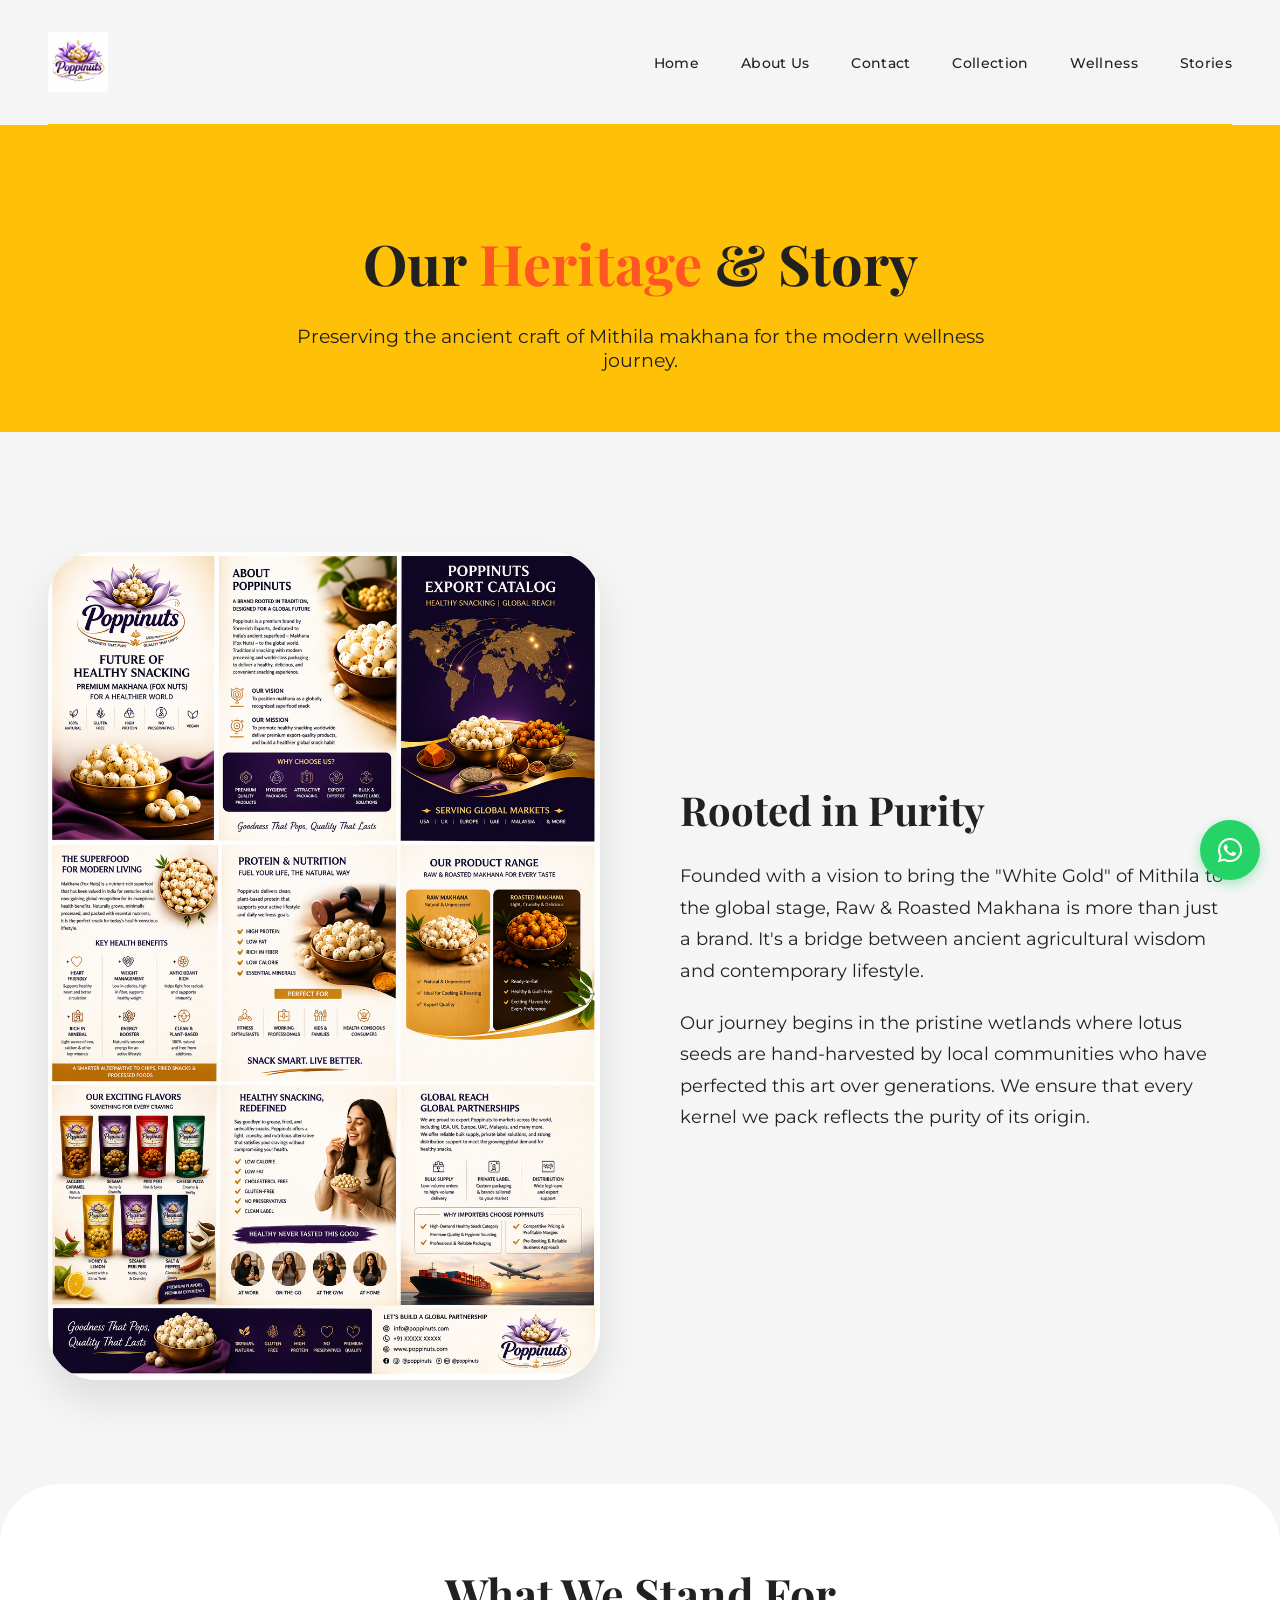
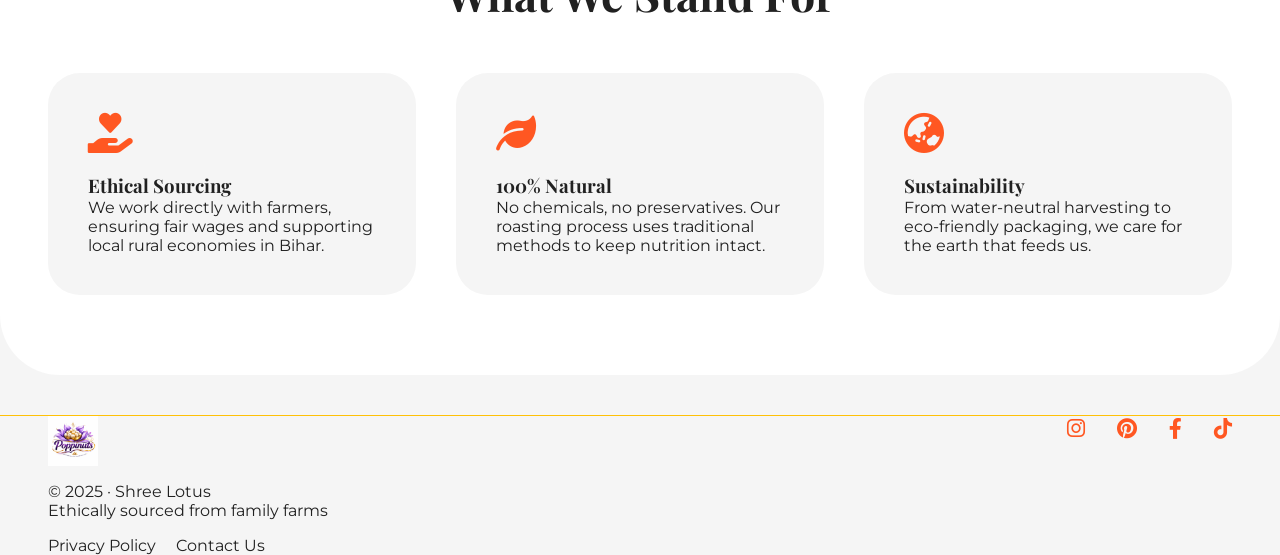
==== about.html @ 917ba069 "images" ====
<!doctype html>
<html lang="en">
  <head>
    <meta charset="UTF-8" />
    <meta
      name="viewport"
      content="width=device-width, initial-scale=1.0, viewport-fit=cover, user-scalable=yes"
    />
    <title>About Us | Raw & Roasted Makhana</title>
    <!-- Google Fonts: Playfair Display + Montserrat -->
    <link
      href="https://fonts.googleapis.com/css2?family=Montserrat:wght@300;400;500;600;700;800&family=Playfair+Display:wght@400;500;600;700;800&display=swap"
      rel="stylesheet"
    />
    <!-- Font Awesome 6 -->
    <link
      rel="stylesheet"
      href="https://cdnjs.cloudflare.com/ajax/libs/font-awesome/6.0.0-beta3/css/all.min.css"
    />
    <!-- Global Style -->
    <link rel="stylesheet" href="style.css" />
    <script src="theme.js"></script>
    <style>
      :root {
        --primary: #4B2E4A;
        --primary-light: #6A4A67;
        --accent: #C9A46C;
        --accent-light: #E6D3A3;
        --background: #F5F1E8;
        --section-bg: #D8D2C8;
        --text-dark: #3A2F2A;
        --text-light: #5A4A45;
        --natural: #6E7F5E;
        --natural-light: #8A9A7B;
      }

      * {
        margin: 0;
        padding: 0;
        box-sizing: border-box;
      }

      body {
        font-family: "Montserrat", sans-serif;
        background-color: var(--light);
        color: var(--dark);
        scroll-behavior: smooth;
        overflow-x: hidden;
      }

      .container {
        max-width: 1280px;
        margin: 0 auto;
        padding: 0 48px;
        width: 100%;
      }

      h1, h2, h3, .logo {
        font-family: "Playfair Display", serif;
      }

      h1 {
        font-size: 3.5rem;
        color: var(--dark);
        margin-bottom: 1.5rem;
      }

      h1 span {
        color: var(--primary);
      }

      .about-hero {
        padding: 100px 0 60px;
        text-align: center;
        background: var(--secondary);
        margin-bottom: 60px;
      }

      .about-grid {
        display: grid;
        grid-template-columns: 1fr 1fr;
        gap: 80px;
        align-items: center;
        padding: 60px 0;
      }

      .about-image img {
        width: 100%;
        border-radius: 48px;
        box-shadow: 0 20px 40px rgba(0,0,0,0.1);
      }

      .about-text h2 {
        font-size: 2.5rem;
        margin-bottom: 24px;
        color: var(--dark);
      }

      .about-text p {
        font-size: 1.1rem;
        line-height: 1.8;
        margin-bottom: 20px;
      }

      .values-section {
        padding: 80px 0;
        background: white;
        border-radius: 60px;
        margin: 40px 0;
      }

      .values-grid {
        display: grid;
        grid-template-columns: repeat(auto-fit, minmax(300px, 1fr));
        gap: 40px;
        margin-top: 50px;
      }

      .value-card {
        padding: 40px;
        background: var(--light);
        border-radius: 32px;
        transition: transform 0.3s ease;
      }

      .value-card:hover {
        transform: translateY(-10px);
      }

      .value-card i {
        font-size: 2.5rem;
        color: var(--primary);
        margin-bottom: 20px;
      }

      @media (max-width: 900px) {
        .about-grid {
          grid-template-columns: 1fr;
          text-align: center;
          gap: 40px;
        }
        h1 { font-size: 2.5rem; }
      }
    </style>
  </head>
  <body>
    <!-- Header Placeholder -->
<div class="container">
  <nav class="navbar">
    <a href="index.html" class="logo">
      <img src="assets/logo/makana logo.png" alt="Poppinuts Logo" style="height: 60px; width: auto; display: block;">
    </a>
    <ul class="nav-links">
      <li><a href="index.html#home">Home</a></li>
      <li><a href="about.html">About Us</a></li>
      <li><a href="contact.html">Contact</a></li>
      <li><a href="products.html">Collection</a></li>
      <li><a href="index.html#nutrition">Wellness</a></li>
      <li><a href="index.html#stories">Stories</a></li>
    </ul>
  </nav>
</div>

    <!-- About Hero -->
    <section class="about-hero">
      <div class="container">
        <h1>Our <span>Heritage</span> & Story</h1>
        <p style="max-width: 700px; margin: 0 auto; font-size: 1.2rem;">
          Preserving the ancient craft of Mithila makhana for the modern wellness journey.
        </p>
      </div>
    </section>

    <!-- Main Story -->
    <div class="container">
      <section class="about-grid">
        <div class="about-image">
          <img src="assets/brocer images/ChatGPT Image Apr 22, 2026, 11_04_01 AM.png" alt="Our Source">
        </div>
        <div class="about-text">
          <h2>Rooted in Purity</h2>
          <p>Founded with a vision to bring the "White Gold" of Mithila to the global stage, Raw & Roasted Makhana is more than just a brand. It's a bridge between ancient agricultural wisdom and contemporary lifestyle.</p>
          <p>Our journey begins in the pristine wetlands where lotus seeds are hand-harvested by local communities who have perfected this art over generations. We ensure that every kernel we pack reflects the purity of its origin.</p>
        </div>
      </section>
    </div>

    <!-- Values -->
    <section class="values-section">
      <div class="container">
        <h2 style="text-align: center; font-size: 2.8rem;">What We Stand For</h2>
        <div class="values-grid">
          <div class="value-card">
            <i class="fas fa-hand-holding-heart"></i>
            <h3>Ethical Sourcing</h3>
            <p>We work directly with farmers, ensuring fair wages and supporting local rural economies in Bihar.</p>
          </div>
          <div class="value-card">
            <i class="fas fa-leaf"></i>
            <h3>100% Natural</h3>
            <p>No chemicals, no preservatives. Our roasting process uses traditional methods to keep nutrition intact.</p>
          </div>
          <div class="value-card">
            <i class="fas fa-globe-asia"></i>
            <h3>Sustainability</h3>
            <p>From water-neutral harvesting to eco-friendly packaging, we care for the earth that feeds us.</p>
          </div>
        </div>
      </div>
    </section>

    <!-- Footer Placeholder -->
<footer class="container">
  <div>
    <a href="index.html" class="logo" style="display: inline-block; margin-bottom: 12px">
      <img src="assets/logo/makana logo.png" alt="Poppinuts Logo" style="height: 50px; width: auto; display: block;">
    </a>
    <p>
      © 2025 · <span class="business-name"></span><br />Ethically sourced from family farms
    </p>
    <div style="margin-top: 16px;">
      <a href="privacy-policy.html" style="color: var(--dark); text-decoration: none; margin-right: 16px;">Privacy Policy</a>
      <a href="contact.html" style="color: var(--dark); text-decoration: none;">Contact Us</a>
    </div>
  </div>
  <div class="social-icons">
    <a href="#"><i class="fab fa-instagram"></i></a>
    <a href="#"><i class="fab fa-pinterest"></i></a>
    <a href="#"><i class="fab fa-facebook-f"></i></a>
    <a href="#"><i class="fab fa-tiktok"></i></a>
  </div>
</footer>

<!-- WhatsApp Floating Button -->
<a href="https://wa.me/919990019424?text=Hi%20Raw%20%26%20Roasted%20Makhana!%20I%20have%20a%20question%20about%20your%20products." class="whatsapp-float" target="_blank" aria-label="Chat on WhatsApp">
  <i class="fab fa-whatsapp"></i>
</a>

<style>
.whatsapp-float {
  position: fixed;
  bottom: 20px;
  right: 20px;
  width: 60px;
  height: 60px;
  background: #25D366;
  color: white;
  border-radius: 50%;
  display: flex;
  align-items: center;
  justify-content: center;
  font-size: 28px;
  text-decoration: none;
  box-shadow: 0 4px 12px rgba(37, 211, 102, 0.4);
  transition: all 0.3s ease;
  z-index: 1000;
}

.whatsapp-float:hover {
  transform: scale(1.1);
  box-shadow: 0 6px 16px rgba(37, 211, 102, 0.6);
}

.whatsapp-float i {
  margin-top: 2px;
}

@media (max-width: 768px) {
  .whatsapp-float {
    bottom: 16px;
    right: 16px;
    width: 56px;
    height: 56px;
    font-size: 24px;
  }
}
</style>

    <script>
      // Smooth scroll with event delegation
      document.addEventListener("click", function (e) {
        const anchor = e.target.closest('a');
        if (!anchor) return;
        
        const href = anchor.getAttribute("href");
        if (!href) return;

        // Check if it's a hash link for the index page or current page
        if (href.startsWith("#") || href.startsWith("index.html#")) {
          const id = href.includes("#") ? href.split("#")[1] : null;
          if (!id) return;
          
          const target = document.getElementById(id);
          if (target) {
            e.preventDefault();
            target.scrollIntoView({ behavior: "smooth", block: "start" });
          }
        }
      });
    </script>
  </body>
</html>
---- style.css ----
:root {
  --primary: #FF5722;
  --secondary: #FFC107;
  --accent: #4CAF50;
  --dark: #212121;
  --light: #F5F5F5;
}

* {
  margin: 0;
  padding: 0;
  box-sizing: border-box;
}

body {
  font-family: "Montserrat", sans-serif;
  background-color: var(--light);
  color: var(--dark);
  scroll-behavior: smooth;
  overflow-x: hidden;
}

.container {
  max-width: 1280px;
  margin: 0 auto;
  padding: 0 48px;
  width: 100%;
}

/* Typography */
h1, h2, h3, .logo {
  font-family: "Playfair Display", serif;
}

/* Buttons */
.btn {
  display: inline-flex;
  align-items: center;
  justify-content: center;
  gap: 12px;
  background: var(--primary);
  color: var(--light);
  font-weight: 600;
  padding: 14px 34px;
  border-radius: 0px;
  text-decoration: none;
  transition: all 0.3s ease;
  font-size: 0.95rem;
  letter-spacing: 0.5px;
  cursor: pointer;
  border: none;
  font-family: "Montserrat", sans-serif;
  text-align: center;
}

.btn:hover {
  background: var(--secondary);
  color: var(--dark);
  transform: translateY(-2px);
}

.btn-outline {
  display: inline-block;
  background: transparent;
  border: 2px solid var(--primary);
  color: var(--primary);
  text-decoration: none;
  font-weight: 600;
  transition: all 0.3s ease;
}

.btn-outline:hover {
  background: var(--primary);
  color: var(--light);
  transform: translateY(-2px);
}

/* Navbar Styling */
.navbar {
  display: flex;
  justify-content: space-between;
  align-items: center;
  padding: 32px 0;
  flex-wrap: wrap;
  border-bottom: 1px solid var(--secondary);
  gap: 20px;
}

.logo {
  font-size: 1.8rem;
  font-weight: 700;
  letter-spacing: -0.02em;
  color: var(--dark);
}

.logo .accent {
  color: var(--primary);
}

.nav-links {
  display: flex;
  gap: 42px;
  list-style: none;
  flex-wrap: wrap;
  justify-content: center;
}

.nav-links a {
  text-decoration: none;
  font-weight: 500;
  color: var(--dark);
  transition: color 0.2s;
  font-size: 0.9rem;
  letter-spacing: 0.3px;
}

.nav-links a:hover {
  color: var(--primary);
}

/* Footer Styling */
footer {
  padding: 50px 0 40px;
  border-top: 1px solid var(--secondary);
  display: flex;
  justify-content: space-between;
  flex-wrap: wrap;
  gap: 30px;
  color: var(--dark);
}

.social-icons a {
  color: var(--primary);
  margin-left: 28px;
  font-size: 1.3rem;
  transition: 0.2s;
  display: inline-block;
}

/* Mobile Responsive Navbar/Footer */
@media (max-width: 900px) {
  .navbar {
    flex-direction: column;
    text-align: center;
  }
  .nav-links {
    justify-content: center;
    gap: 28px;
  }
  footer {
    flex-direction: column;
    text-align: center;
    align-items: center;
  }
  .social-icons a {
    margin: 0 12px;
  }
}
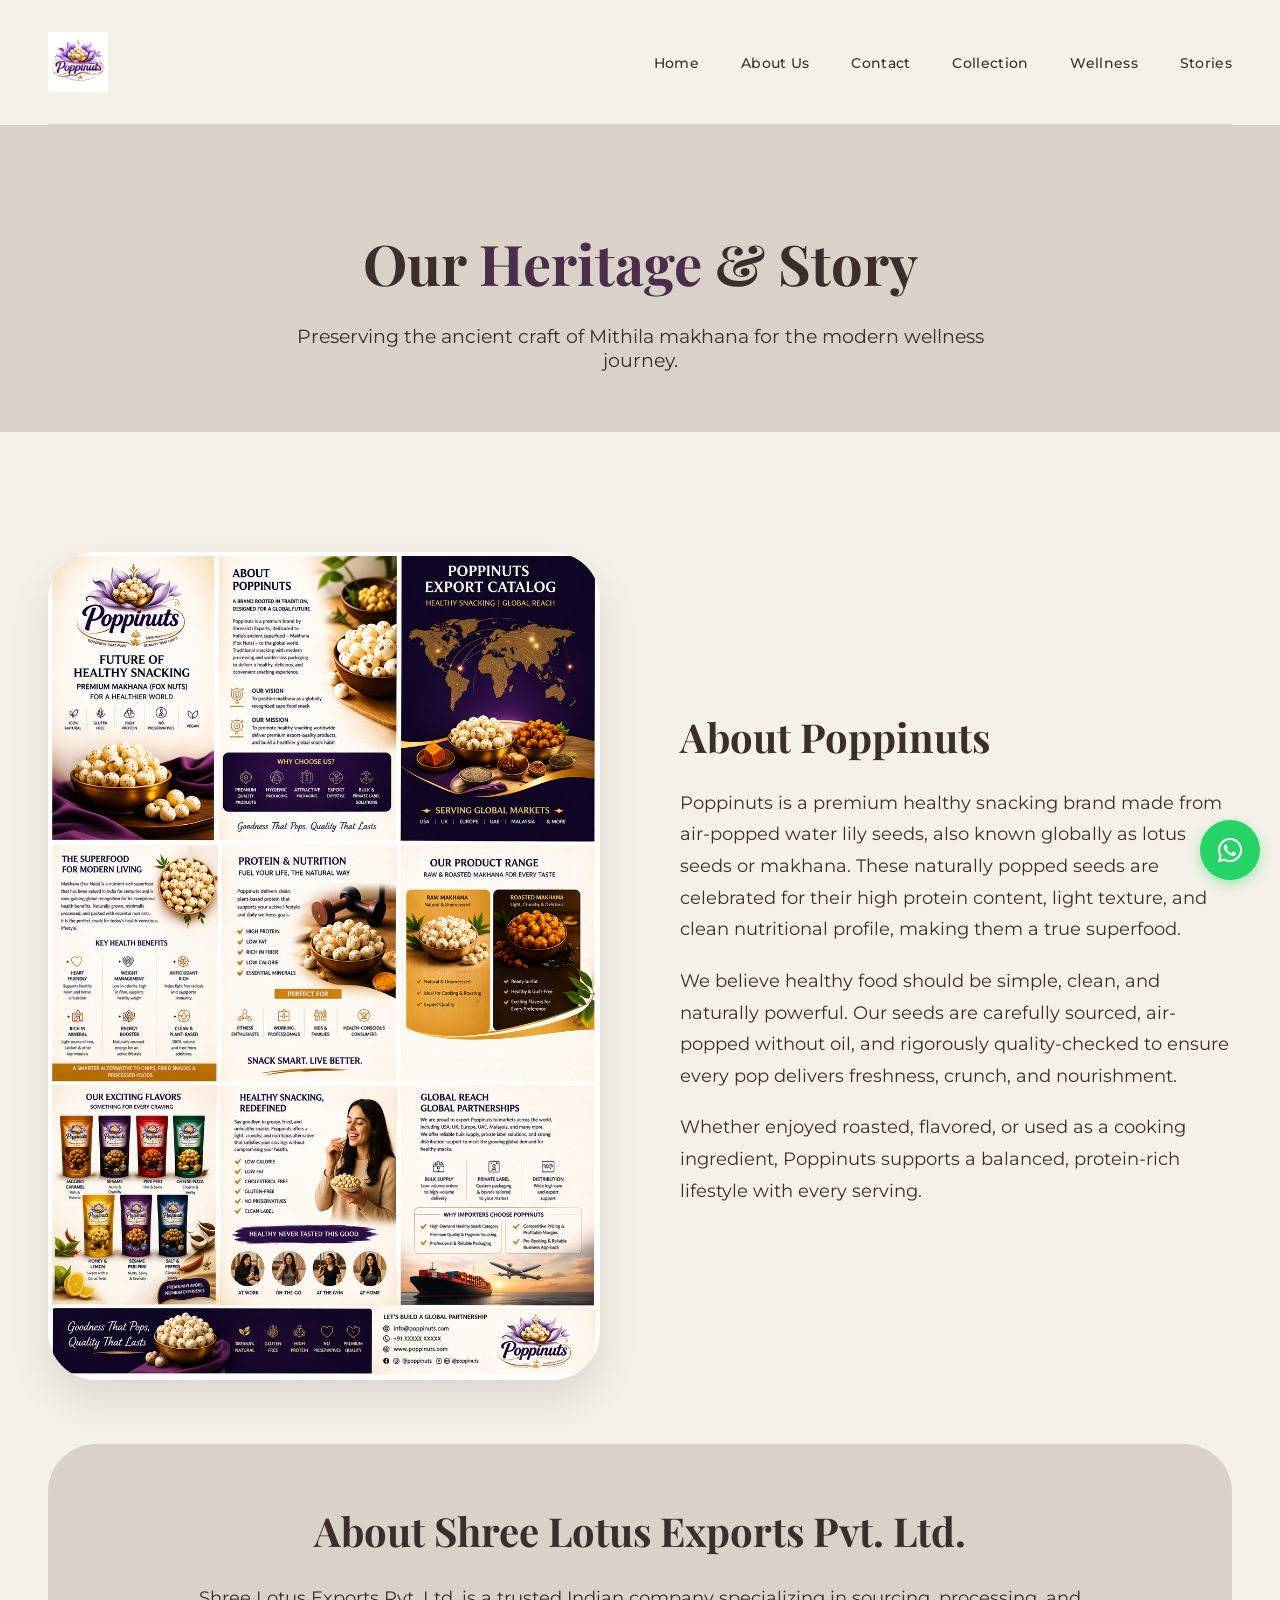
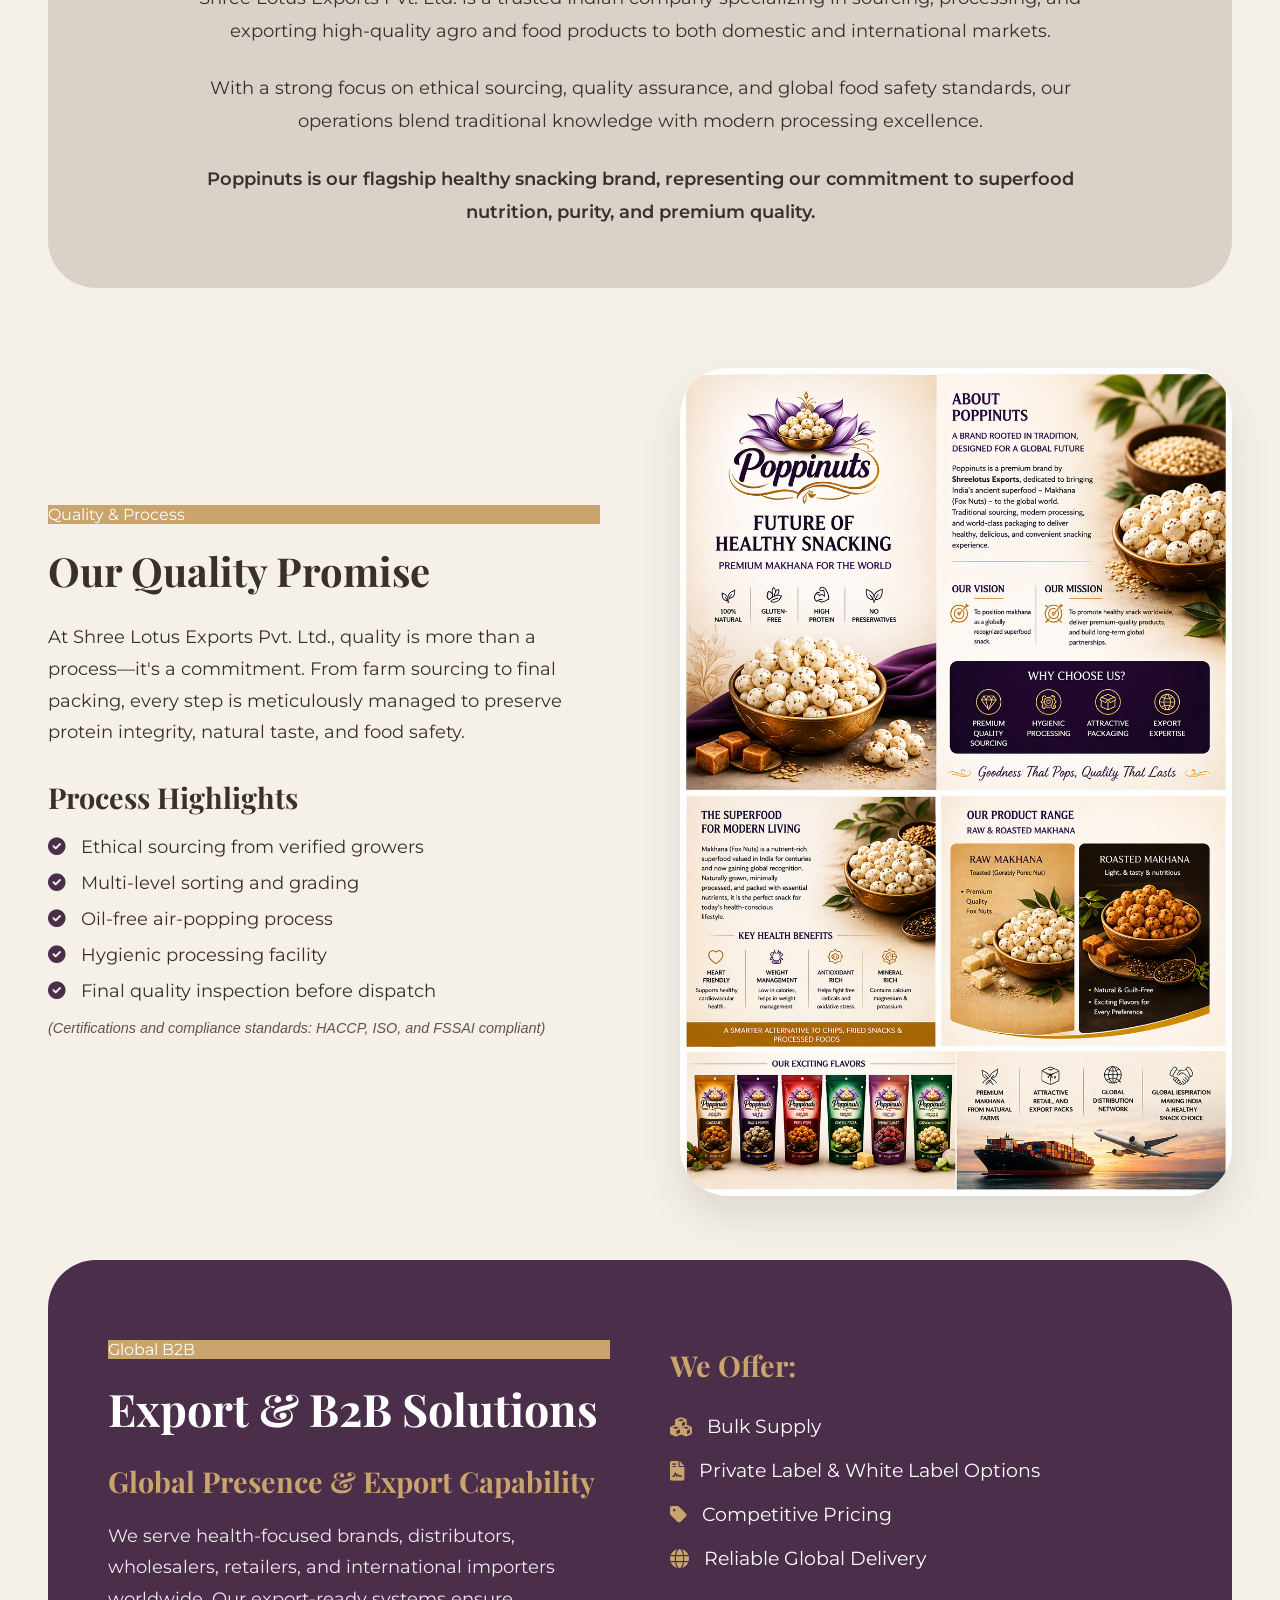
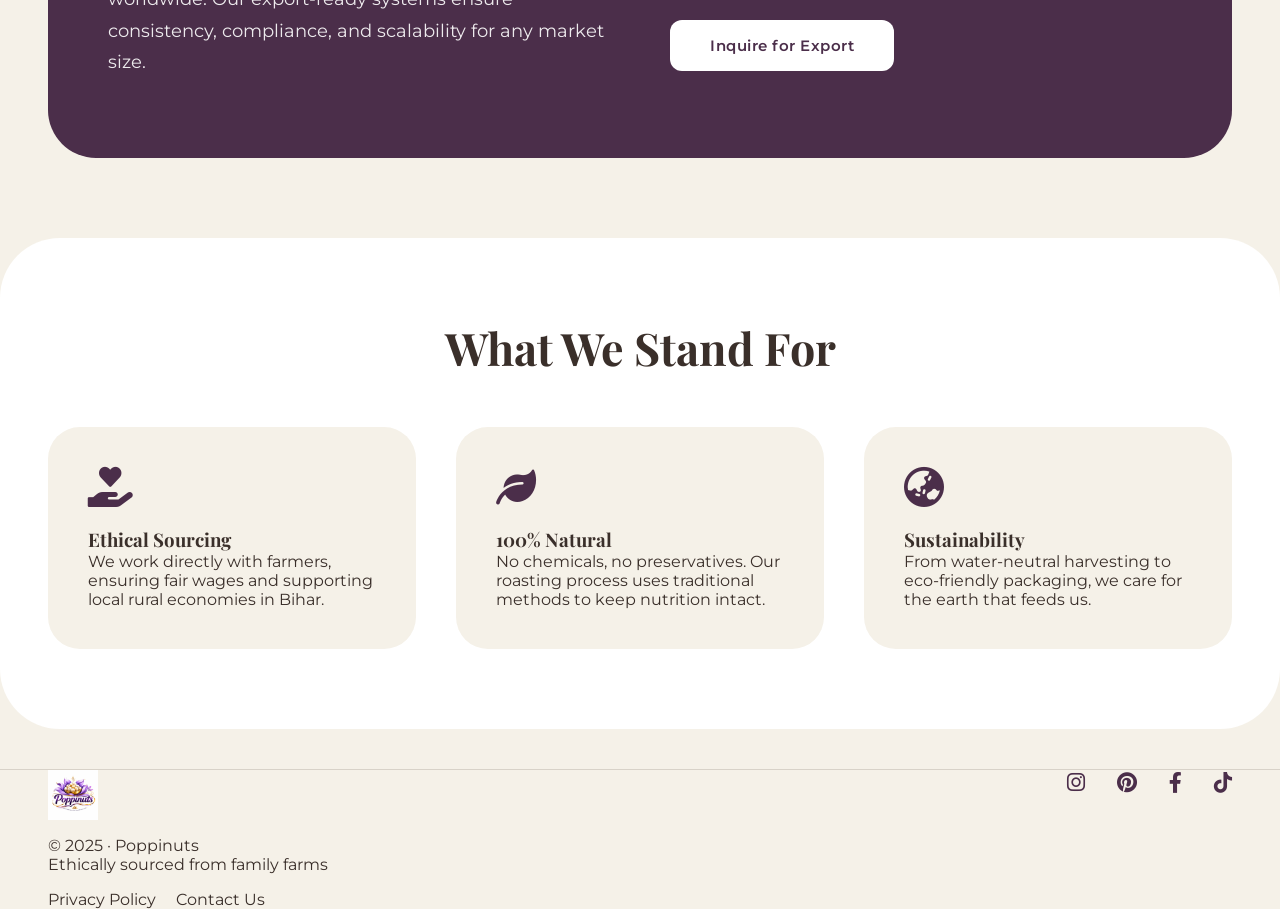
==== commit 76d08ef3: "content uplaod" ====
--- a/about.html
+++ b/about.html
@@ -171,18 +171,99 @@
       </div>
     </section>
 
-    <!-- Main Story -->
+    <!-- Main Story - About Poppinuts -->
     <div class="container">
       <section class="about-grid">
         <div class="about-image">
-          <img src="assets/brocer images/ChatGPT Image Apr 22, 2026, 11_04_01 AM.png" alt="Our Source">
+          <img src="assets/brocer images/ChatGPT Image Apr 22, 2026, 11_04_01 AM.png" alt="Poppinuts - Healthy Snacking">
         </div>
         <div class="about-text">
-          <h2>Rooted in Purity</h2>
-          <p>Founded with a vision to bring the "White Gold" of Mithila to the global stage, Raw & Roasted Makhana is more than just a brand. It's a bridge between ancient agricultural wisdom and contemporary lifestyle.</p>
-          <p>Our journey begins in the pristine wetlands where lotus seeds are hand-harvested by local communities who have perfected this art over generations. We ensure that every kernel we pack reflects the purity of its origin.</p>
+          <h2>About Poppinuts</h2>
+          <p>Poppinuts is a premium healthy snacking brand made from air-popped water lily seeds, also known globally as lotus seeds or makhana. These naturally popped seeds are celebrated for their high protein content, light texture, and clean nutritional profile, making them a true superfood.</p>
+          <p>We believe healthy food should be simple, clean, and naturally powerful. Our seeds are carefully sourced, air-popped without oil, and rigorously quality-checked to ensure every pop delivers freshness, crunch, and nourishment.</p>
+          <p>Whether enjoyed roasted, flavored, or used as a cooking ingredient, Poppinuts supports a balanced, protein-rich lifestyle with every serving.</p>
         </div>
       </section>
+    </div>
+
+    <!-- Company Info - Shree Lotus Exports -->
+    <div class="container" style="margin-bottom: 80px;">
+      <div style="background: var(--secondary); padding: 60px; border-radius: 48px;">
+        <div style="max-width: 900px; margin: 0 auto; text-align: center;">
+          <h2 style="font-size: 2.5rem; margin-bottom: 24px; font-family: 'Playfair Display', serif;">About Shree Lotus Exports Pvt. Ltd.</h2>
+          <p style="font-size: 1.15rem; line-height: 1.8; margin-bottom: 24px;">Shree Lotus Exports Pvt. Ltd. is a trusted Indian company specializing in sourcing, processing, and exporting high-quality agro and food products to both domestic and international markets.</p>
+          <p style="font-size: 1.15rem; line-height: 1.8; margin-bottom: 24px;">With a strong focus on ethical sourcing, quality assurance, and global food safety standards, our operations blend traditional knowledge with modern processing excellence.</p>
+          <p style="font-size: 1.15rem; line-height: 1.8; font-weight: 600;">Poppinuts is our flagship healthy snacking brand, representing our commitment to superfood nutrition, purity, and premium quality.</p>
+        </div>
+      </div>
+    </div>
+
+    <!-- Quality & Process -->
+    <div class="container">
+      <section class="about-grid" style="padding-top: 0;">
+        <div class="about-text">
+          <div class="hero-badge" style="background: var(--accent); color: white; margin-bottom: 20px;">Quality & Process</div>
+          <h2>Our Quality Promise</h2>
+          <p>At Shree Lotus Exports Pvt. Ltd., quality is more than a process—it's a commitment. From farm sourcing to final packing, every step is meticulously managed to preserve protein integrity, natural taste, and food safety.</p>
+          
+          <h3 style="margin: 30px 0 20px; font-family: 'Playfair Display', serif; font-size: 1.8rem;">Process Highlights</h3>
+          <ul style="list-style: none; padding: 0;">
+            <li style="display: flex; align-items: center; gap: 15px; margin-bottom: 15px; font-size: 1.1rem;">
+              <i class="fas fa-check-circle" style="color: var(--primary);"></i> Ethical sourcing from verified growers
+            </li>
+            <li style="display: flex; align-items: center; gap: 15px; margin-bottom: 15px; font-size: 1.1rem;">
+              <i class="fas fa-check-circle" style="color: var(--primary);"></i> Multi-level sorting and grading
+            </li>
+            <li style="display: flex; align-items: center; gap: 15px; margin-bottom: 15px; font-size: 1.1rem;">
+              <i class="fas fa-check-circle" style="color: var(--primary);"></i> Oil-free air-popping process
+            </li>
+            <li style="display: flex; align-items: center; gap: 15px; margin-bottom: 15px; font-size: 1.1rem;">
+              <i class="fas fa-check-circle" style="color: var(--primary);"></i> Hygienic processing facility
+            </li>
+            <li style="display: flex; align-items: center; gap: 15px; margin-bottom: 15px; font-size: 1.1rem;">
+              <i class="fas fa-check-circle" style="color: var(--primary);"></i> Final quality inspection before dispatch
+            </li>
+          </ul>
+          <p style="font-style: italic; margin-top: 15px; font-size: 0.9rem; opacity: 0.8;">
+            (Certifications and compliance standards: HACCP, ISO, and FSSAI compliant)
+          </p>
+        </div>
+        <div class="about-image">
+          <img src="assets/brocer images/ChatGPT Image Apr 22, 2026, 11_06_56 AM.png" alt="Our Quality Process">
+        </div>
+      </section>
+    </div>
+
+    <!-- Export & B2B Solutions -->
+    <div class="container" style="margin-bottom: 80px;">
+      <div style="background: var(--primary); color: white; padding: 80px 60px; border-radius: 48px;">
+        <div style="display: grid; grid-template-columns: 1fr 1fr; gap: 60px; align-items: center;">
+          <div>
+            <div class="hero-badge" style="background: var(--accent); color: white; margin-bottom: 20px;">Global B2B</div>
+            <h2 style="font-size: 2.8rem; color: white; margin-bottom: 24px; font-family: 'Playfair Display', serif;">Export & B2B Solutions</h2>
+            <h3 style="font-size: 1.8rem; color: var(--accent); margin-bottom: 20px; font-family: 'Playfair Display', serif;">Global Presence & Export Capability</h3>
+            <p style="font-size: 1.1rem; line-height: 1.8; opacity: 0.9;">We serve health-focused brands, distributors, wholesalers, retailers, and international importers worldwide. Our export-ready systems ensure consistency, compliance, and scalability for any market size.</p>
+          </div>
+          <div>
+            <h3 style="font-size: 1.8rem; color: var(--accent); margin-bottom: 30px; font-family: 'Playfair Display', serif;">We Offer:</h3>
+            <ul style="list-style: none; padding: 0;">
+              <li style="display: flex; align-items: center; gap: 15px; margin-bottom: 20px; font-size: 1.2rem;">
+                <i class="fas fa-cubes" style="color: var(--accent);"></i> Bulk Supply
+              </li>
+              <li style="display: flex; align-items: center; gap: 15px; margin-bottom: 20px; font-size: 1.2rem;">
+                <i class="fas fa-file-contract" style="color: var(--accent);"></i> Private Label & White Label Options
+              </li>
+              <li style="display: flex; align-items: center; gap: 15px; margin-bottom: 20px; font-size: 1.2rem;">
+                <i class="fas fa-tag" style="color: var(--accent);"></i> Competitive Pricing
+              </li>
+              <li style="display: flex; align-items: center; gap: 15px; margin-bottom: 20px; font-size: 1.2rem;">
+                <i class="fas fa-globe" style="color: var(--accent);"></i> Reliable Global Delivery
+              </li>
+            </ul>
+            <a href="contact.html" class="btn" style="background: white; color: var(--primary); margin-top: 30px; padding: 16px 40px; border-radius: 12px;">Inquire for Export</a>
+          </div>
+        </div>
+      </div>
     </div>
 
     <!-- Values -->
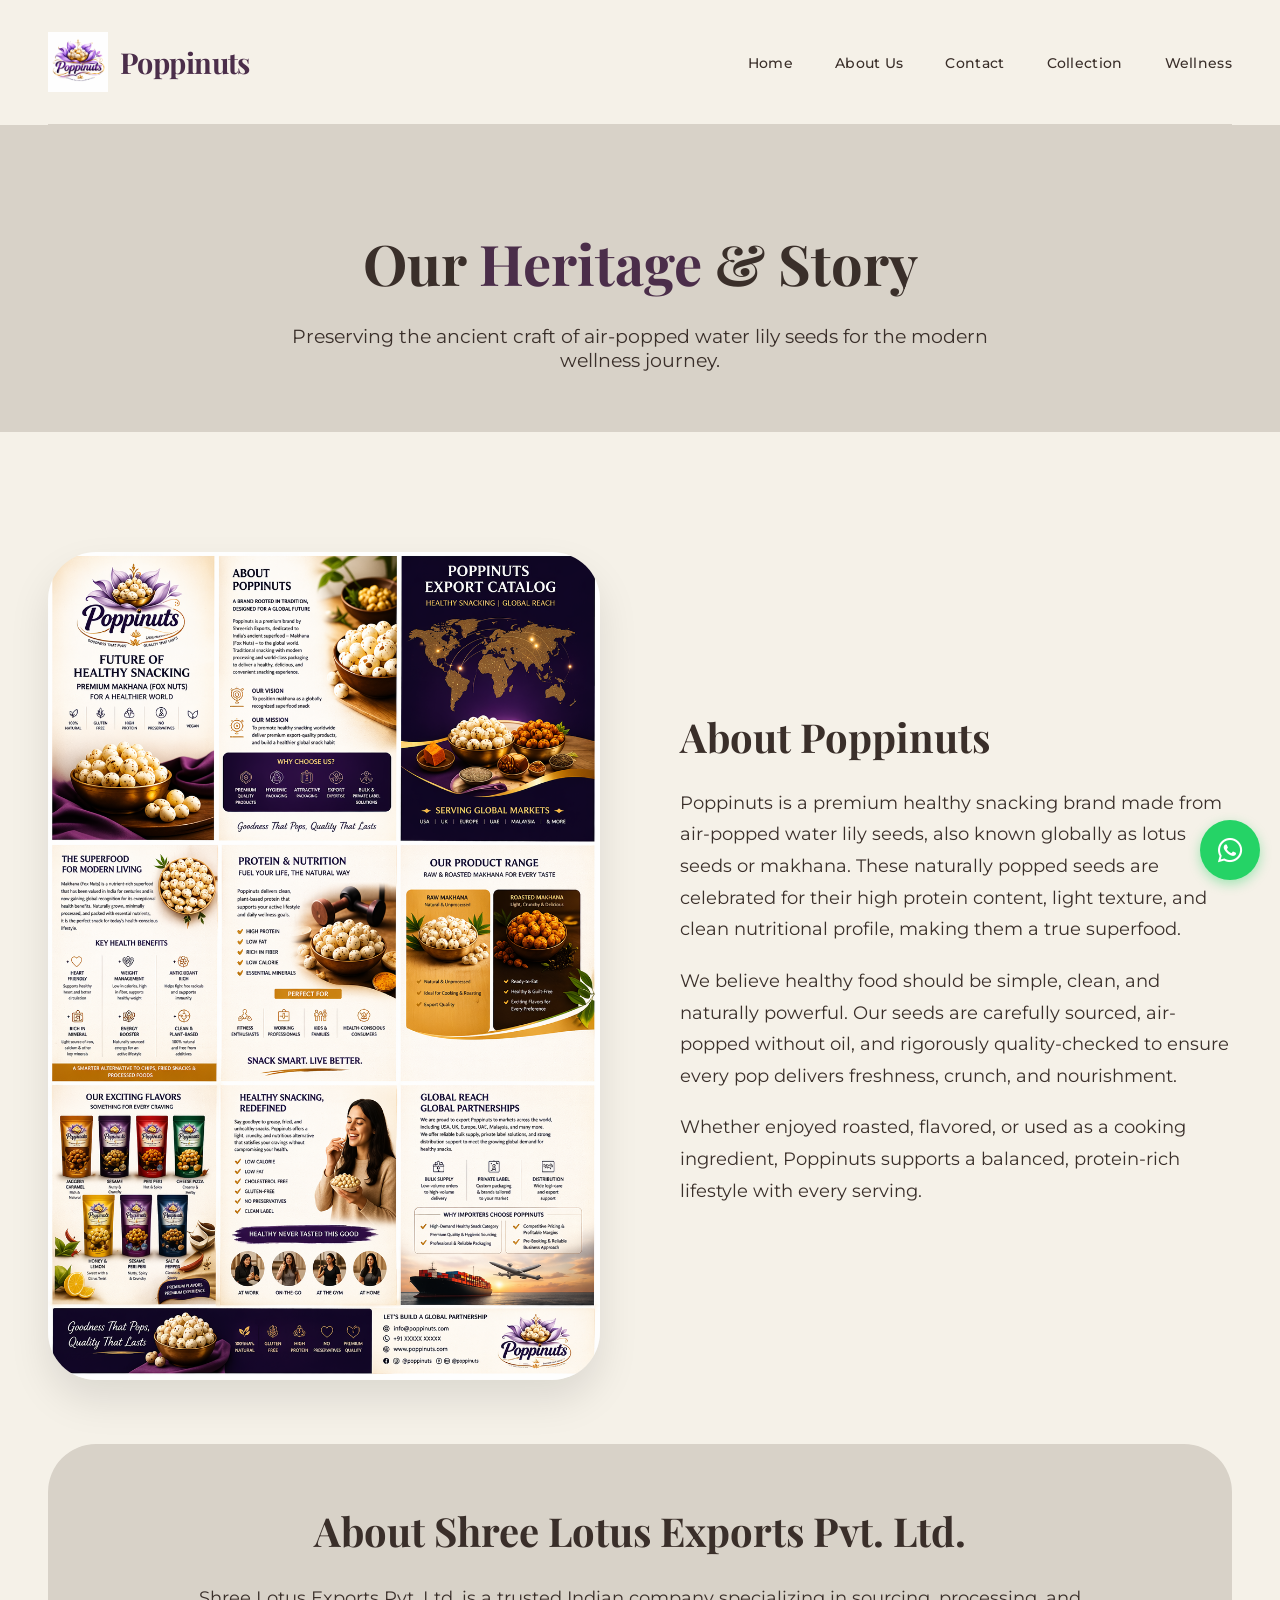
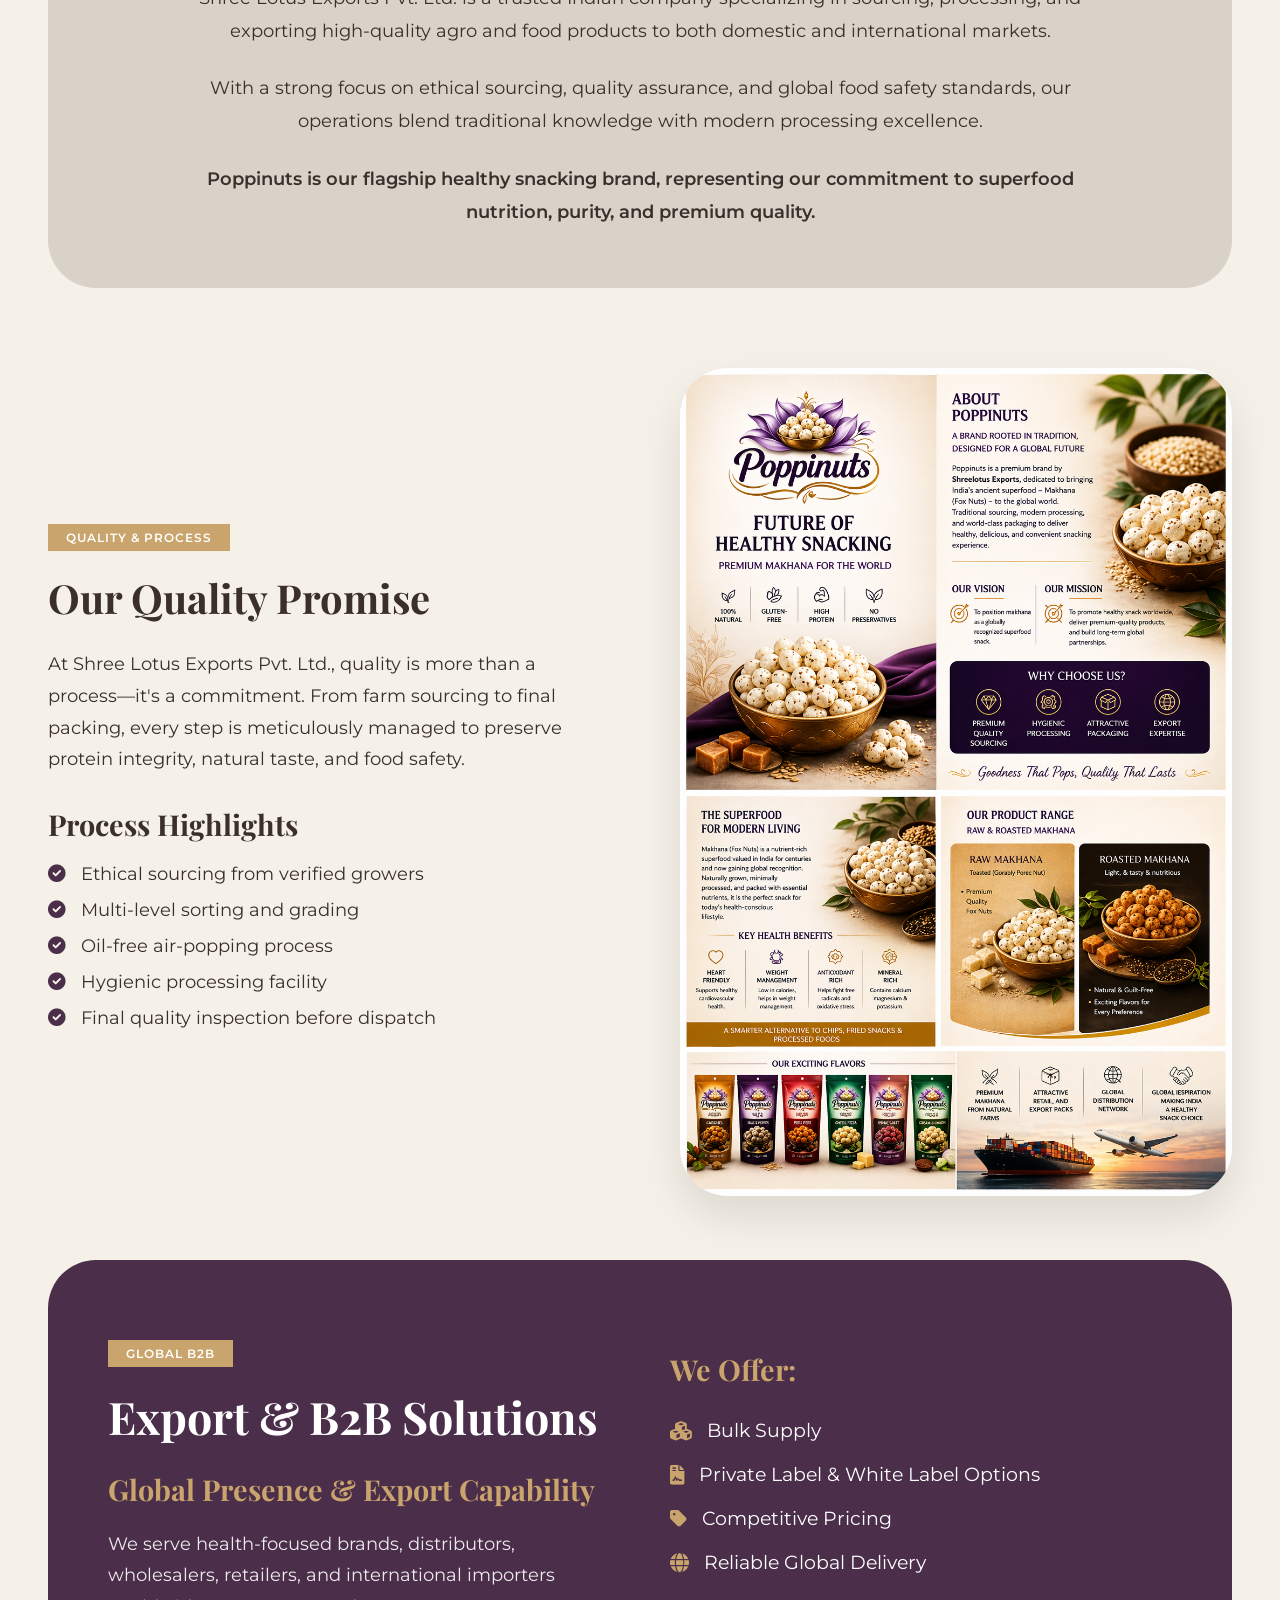
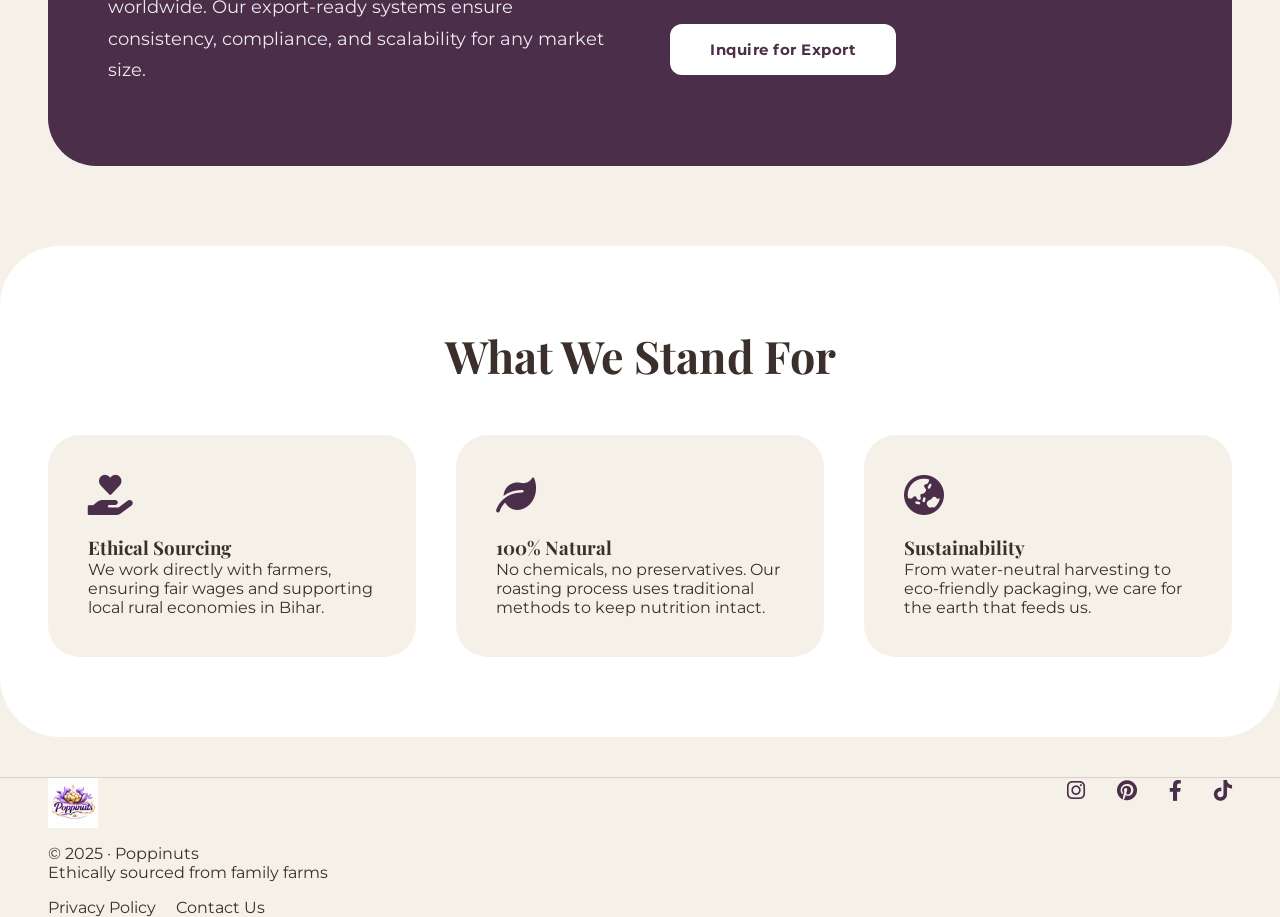
==== commit 64fa8dd4: "update brand name" ====
--- a/about.html
+++ b/about.html
@@ -6,7 +6,7 @@
       name="viewport"
       content="width=device-width, initial-scale=1.0, viewport-fit=cover, user-scalable=yes"
     />
-    <title>About Us | Raw & Roasted Makhana</title>
+    <title>About Us | Poppinuts</title>
     <!-- Google Fonts: Playfair Display + Montserrat -->
     <link
       href="https://fonts.googleapis.com/css2?family=Montserrat:wght@300;400;500;600;700;800&family=Playfair+Display:wght@400;500;600;700;800&display=swap"
@@ -133,6 +133,18 @@
         margin-bottom: 20px;
       }
 
+      .hero-badge {
+        display: inline-block;
+        padding: 6px 18px;
+        background: var(--secondary);
+        font-size: 0.75rem;
+        font-weight: 600;
+        letter-spacing: 1px;
+        color: var(--primary);
+        margin-bottom: 28px;
+        text-transform: uppercase;
+      }
+
       @media (max-width: 900px) {
         .about-grid {
           grid-template-columns: 1fr;
@@ -149,6 +161,7 @@
   <nav class="navbar">
     <a href="index.html" class="logo">
       <img src="assets/logo/makana logo.png" alt="Poppinuts Logo" style="height: 60px; width: auto; display: block;">
+      <span class="logo-text">Poppinuts</span>
     </a>
     <ul class="nav-links">
       <li><a href="index.html#home">Home</a></li>
@@ -156,7 +169,6 @@
       <li><a href="contact.html">Contact</a></li>
       <li><a href="products.html">Collection</a></li>
       <li><a href="index.html#nutrition">Wellness</a></li>
-      <li><a href="index.html#stories">Stories</a></li>
     </ul>
   </nav>
 </div>
@@ -166,7 +178,7 @@
       <div class="container">
         <h1>Our <span>Heritage</span> & Story</h1>
         <p style="max-width: 700px; margin: 0 auto; font-size: 1.2rem;">
-          Preserving the ancient craft of Mithila makhana for the modern wellness journey.
+          Preserving the ancient craft of air-popped water lily seeds for the modern wellness journey.
         </p>
       </div>
     </section>
@@ -224,9 +236,6 @@
               <i class="fas fa-check-circle" style="color: var(--primary);"></i> Final quality inspection before dispatch
             </li>
           </ul>
-          <p style="font-style: italic; margin-top: 15px; font-size: 0.9rem; opacity: 0.8;">
-            (Certifications and compliance standards: HACCP, ISO, and FSSAI compliant)
-          </p>
         </div>
         <div class="about-image">
           <img src="assets/brocer images/ChatGPT Image Apr 22, 2026, 11_06_56 AM.png" alt="Our Quality Process">
@@ -260,7 +269,7 @@
                 <i class="fas fa-globe" style="color: var(--accent);"></i> Reliable Global Delivery
               </li>
             </ul>
-            <a href="contact.html" class="btn" style="background: white; color: var(--primary); margin-top: 30px; padding: 16px 40px; border-radius: 12px;">Inquire for Export</a>
+            <a href="contact.html" class="btn" style="background: white; color: var(--primary); margin-top: 30px; padding: 16px 40px; border-radius: 12px; text-decoration: none; font-weight: 700;">Inquire for Export</a>
           </div>
         </div>
       </div>
@@ -297,7 +306,7 @@
       <img src="assets/logo/makana logo.png" alt="Poppinuts Logo" style="height: 50px; width: auto; display: block;">
     </a>
     <p>
-      © 2025 · <span class="business-name"></span><br />Ethically sourced from family farms
+      © 2025 · <span class="business-name">Poppinuts</span><br />Ethically sourced from family farms
     </p>
     <div style="margin-top: 16px;">
       <a href="privacy-policy.html" style="color: var(--dark); text-decoration: none; margin-right: 16px;">Privacy Policy</a>
@@ -313,7 +322,7 @@
 </footer>
 
 <!-- WhatsApp Floating Button -->
-<a href="https://wa.me/919990019424?text=Hi%20Raw%20%26%20Roasted%20Makhana!%20I%20have%20a%20question%20about%20your%20products." class="whatsapp-float" target="_blank" aria-label="Chat on WhatsApp">
+<a href="https://wa.me/919990019424?text=Hi%20Poppinuts!%20I%20have%20a%20question%20about%20your%20healthy%20snacks." class="whatsapp-float" target="_blank" aria-label="Chat on WhatsApp">
   <i class="fab fa-whatsapp"></i>
 </a>
 
--- a/style.css
+++ b/style.css
@@ -91,9 +91,14 @@
   font-weight: 700;
   letter-spacing: -0.02em;
   color: var(--dark);
+  display: flex;
+  align-items: center;
+  gap: 12px;
+  text-decoration: none;
 }
 
-.logo .accent {
+.logo-text {
+  font-family: "Playfair Display", serif;
   color: var(--primary);
 }
 
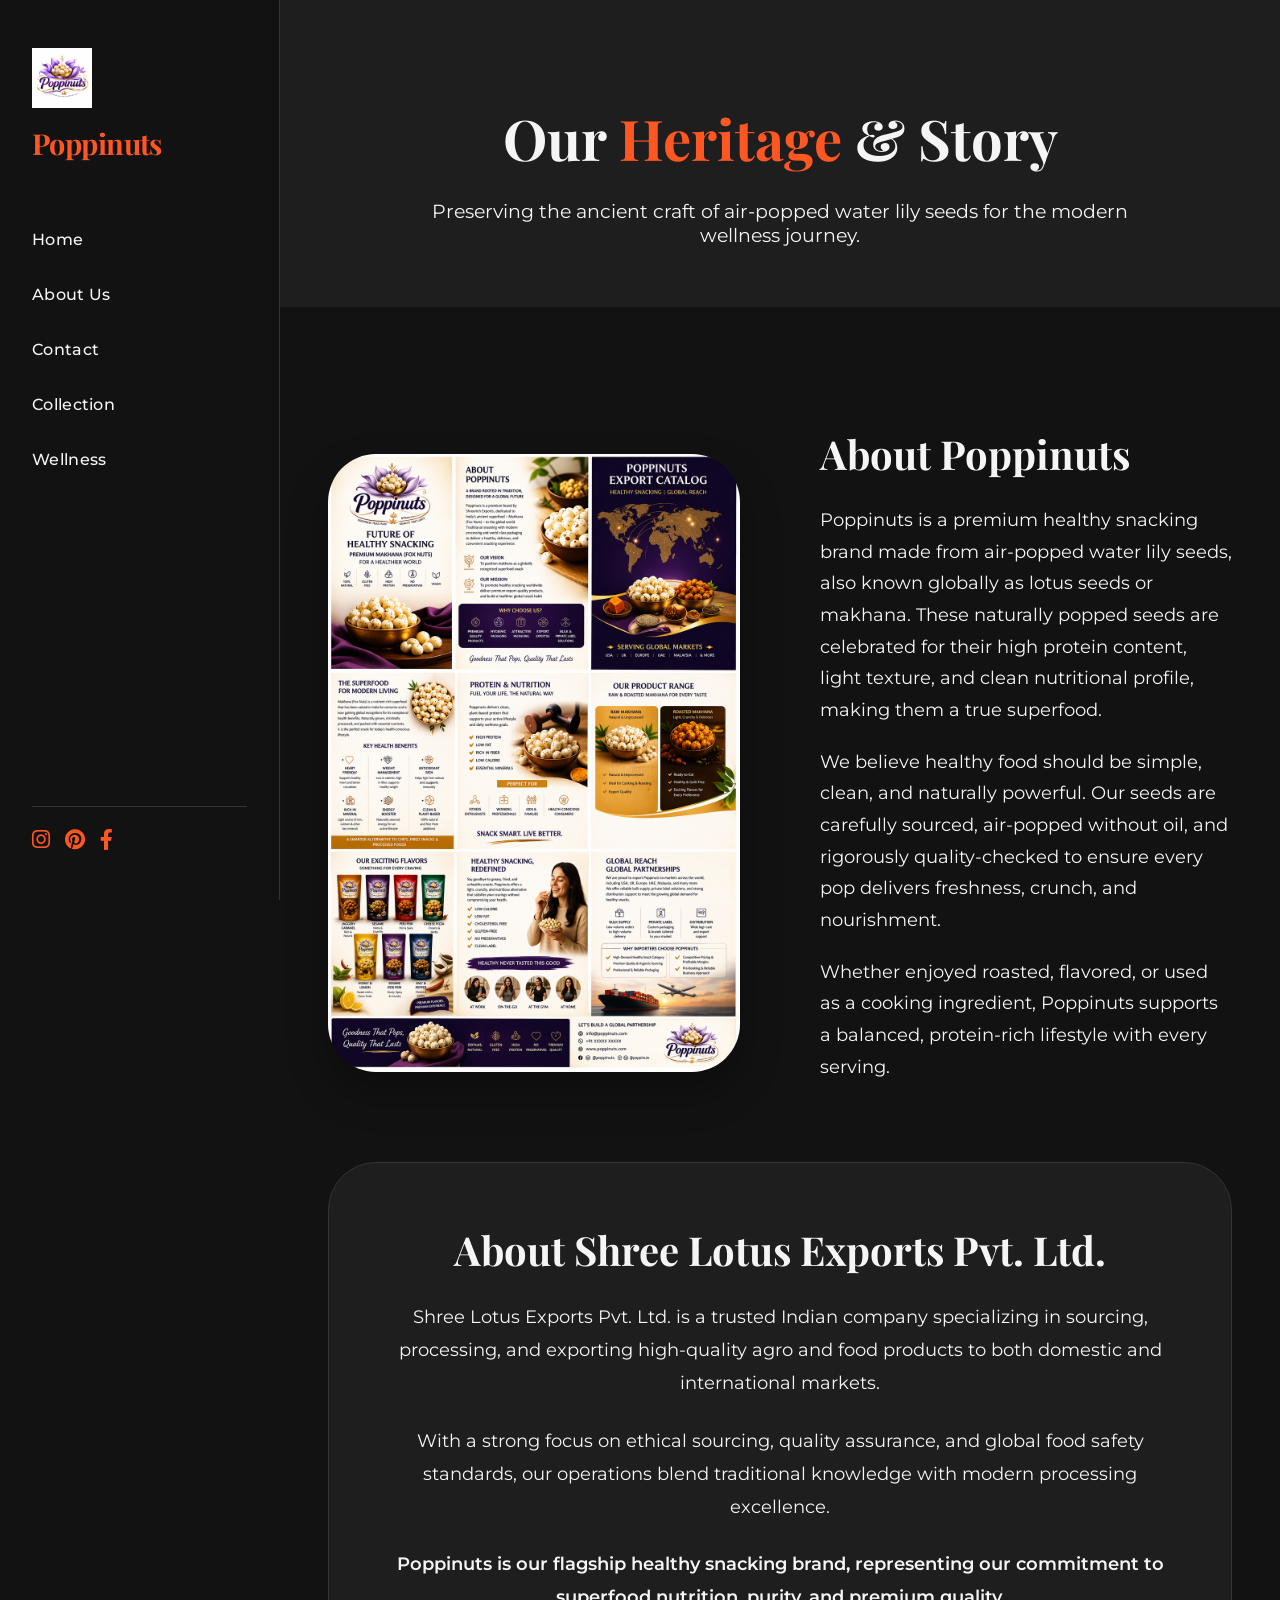
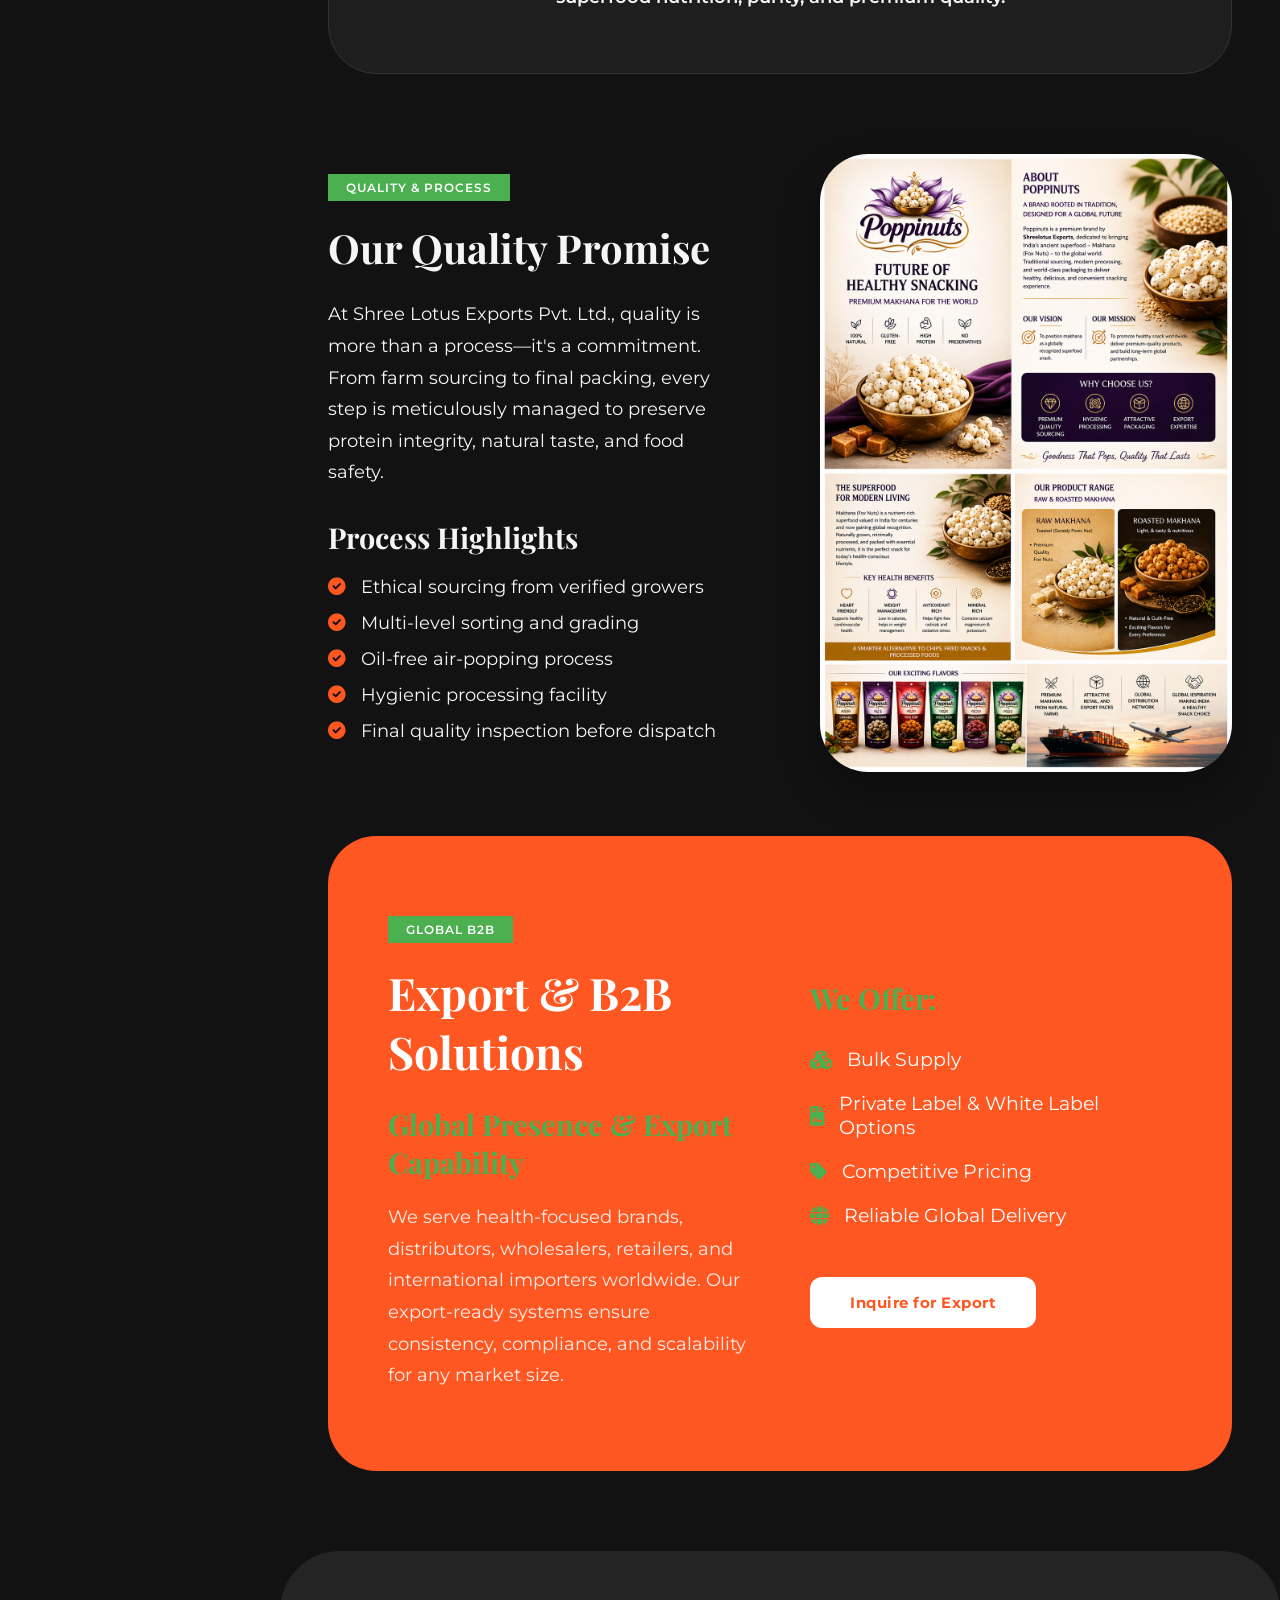
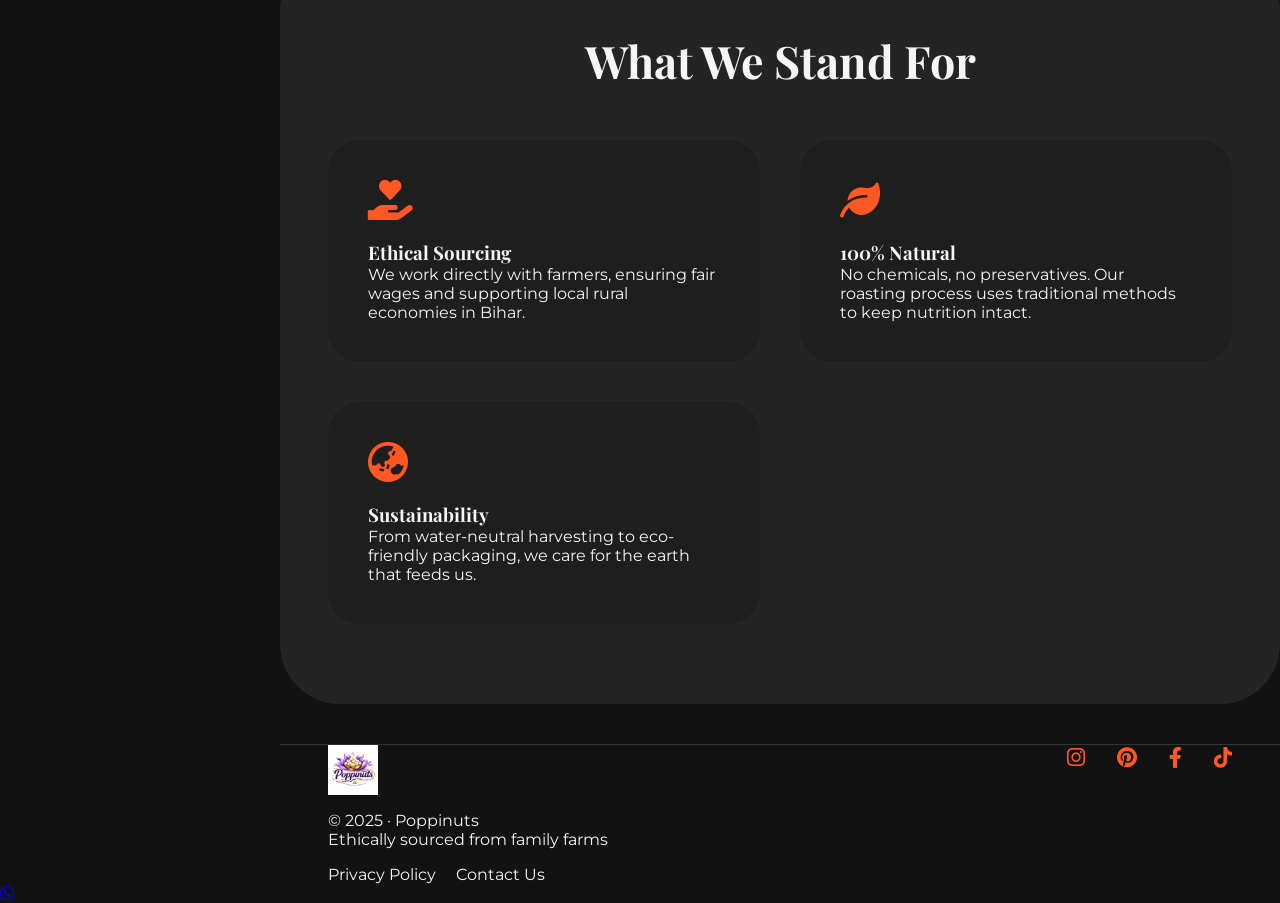
==== commit 502e2712: "change theme" ====
--- a/about.html
+++ b/about.html
@@ -21,17 +21,14 @@
     <link rel="stylesheet" href="style.css" />
     <script src="theme.js"></script>
     <style>
+      /* Overriding local root with dark theme values */
       :root {
-        --primary: #4B2E4A;
-        --primary-light: #6A4A67;
-        --accent: #C9A46C;
-        --accent-light: #E6D3A3;
-        --background: #F5F1E8;
-        --section-bg: #D8D2C8;
-        --text-dark: #3A2F2A;
-        --text-light: #5A4A45;
-        --natural: #6E7F5E;
-        --natural-light: #8A9A7B;
+        --primary: #FF5722;
+        --secondary: #1E1E1E;
+        --accent: #4CAF50;
+        --dark: #F5F5F5;
+        --light: #121212;
+        --surface: #242424;
       }
 
       * {
@@ -87,7 +84,7 @@
       .about-image img {
         width: 100%;
         border-radius: 48px;
-        box-shadow: 0 20px 40px rgba(0,0,0,0.1);
+        box-shadow: 0 20px 40px rgba(0,0,0,0.3);
       }
 
       .about-text h2 {
@@ -104,7 +101,7 @@
 
       .values-section {
         padding: 80px 0;
-        background: white;
+        background: var(--surface);
         border-radius: 60px;
         margin: 40px 0;
       }
@@ -118,7 +115,7 @@
 
       .value-card {
         padding: 40px;
-        background: var(--light);
+        background: var(--secondary);
         border-radius: 32px;
         transition: transform 0.3s ease;
       }
@@ -156,217 +153,212 @@
     </style>
   </head>
   <body>
-    <!-- Header Placeholder -->
-<div class="container">
-  <nav class="navbar">
-    <a href="index.html" class="logo">
-      <img src="assets/logo/makana logo.png" alt="Poppinuts Logo" style="height: 60px; width: auto; display: block;">
-      <span class="logo-text">Poppinuts</span>
+    <!-- Mobile Header -->
+    <header class="mobile-header">
+      <a href="index.html" class="logo">
+        <img src="assets/logo/makana logo.png" alt="Poppinuts Logo" style="height: 40px; width: auto;">
+        <span class="logo-text" style="font-size: 1.2rem;">Poppinuts</span>
+      </a>
+      <button class="menu-toggle" id="menuToggle">
+        <i class="fas fa-bars"></i>
+      </button>
+    </header>
+
+    <!-- Sidebar -->
+    <aside class="sidebar" id="sidebar">
+      <a href="index.html" class="logo">
+        <img src="assets/logo/makana logo.png" alt="Poppinuts Logo" style="height: 60px; width: auto; display: block;">
+        <span class="logo-text">Poppinuts</span>
+      </a>
+      <ul class="nav-links">
+        <li><a href="index.html#home">Home</a></li>
+        <li><a href="about.html">About Us</a></li>
+        <li><a href="contact.html">Contact</a></li>
+        <li><a href="products.html">Collection</a></li>
+        <li><a href="index.html#nutrition">Wellness</a></li>
+      </ul>
+      <div class="sidebar-footer">
+        <div class="social-icons" style="margin-left: 0; display: flex; gap: 15px;">
+          <a href="#" style="margin-left: 0;"><i class="fab fa-instagram"></i></a>
+          <a href="#" style="margin-left: 0;"><i class="fab fa-pinterest"></i></a>
+          <a href="#" style="margin-left: 0;"><i class="fab fa-facebook-f"></i></a>
+        </div>
+      </div>
+    </aside>
+
+    <main class="main-content">
+      <!-- About Hero -->
+      <section class="about-hero">
+        <div class="container">
+          <h1>Our <span>Heritage</span> & Story</h1>
+          <p style="max-width: 700px; margin: 0 auto; font-size: 1.2rem;">
+            Preserving the ancient craft of air-popped water lily seeds for the modern wellness journey.
+          </p>
+        </div>
+      </section>
+
+      <!-- Main Story - About Poppinuts -->
+      <div class="container">
+        <section class="about-grid">
+          <div class="about-image">
+            <img src="assets/brocer images/ChatGPT Image Apr 22, 2026, 11_04_01 AM.png" alt="Poppinuts - Healthy Snacking">
+          </div>
+          <div class="about-text">
+            <h2>About Poppinuts</h2>
+            <p>Poppinuts is a premium healthy snacking brand made from air-popped water lily seeds, also known globally as lotus seeds or makhana. These naturally popped seeds are celebrated for their high protein content, light texture, and clean nutritional profile, making them a true superfood.</p>
+            <p>We believe healthy food should be simple, clean, and naturally powerful. Our seeds are carefully sourced, air-popped without oil, and rigorously quality-checked to ensure every pop delivers freshness, crunch, and nourishment.</p>
+            <p>Whether enjoyed roasted, flavored, or used as a cooking ingredient, Poppinuts supports a balanced, protein-rich lifestyle with every serving.</p>
+          </div>
+        </section>
+      </div>
+
+      <!-- Company Info - Shree Lotus Exports -->
+      <div class="container" style="margin-bottom: 80px;">
+        <div style="background: var(--secondary); padding: 60px; border-radius: 48px; border: 1px solid var(--border);">
+          <div style="max-width: 900px; margin: 0 auto; text-align: center;">
+            <h2 style="font-size: 2.5rem; margin-bottom: 24px; font-family: 'Playfair Display', serif;">About Shree Lotus Exports Pvt. Ltd.</h2>
+            <p style="font-size: 1.15rem; line-height: 1.8; margin-bottom: 24px;">Shree Lotus Exports Pvt. Ltd. is a trusted Indian company specializing in sourcing, processing, and exporting high-quality agro and food products to both domestic and international markets.</p>
+            <p style="font-size: 1.15rem; line-height: 1.8; margin-bottom: 24px;">With a strong focus on ethical sourcing, quality assurance, and global food safety standards, our operations blend traditional knowledge with modern processing excellence.</p>
+            <p style="font-size: 1.15rem; line-height: 1.8; font-weight: 600;">Poppinuts is our flagship healthy snacking brand, representing our commitment to superfood nutrition, purity, and premium quality.</p>
+          </div>
+        </div>
+      </div>
+
+      <!-- Quality & Process -->
+      <div class="container">
+        <section class="about-grid" style="padding-top: 0;">
+          <div class="about-text">
+            <div class="hero-badge" style="background: var(--accent); color: white; margin-bottom: 20px;">Quality & Process</div>
+            <h2>Our Quality Promise</h2>
+            <p>At Shree Lotus Exports Pvt. Ltd., quality is more than a process—it's a commitment. From farm sourcing to final packing, every step is meticulously managed to preserve protein integrity, natural taste, and food safety.</p>
+            
+            <h3 style="margin: 30px 0 20px; font-family: 'Playfair Display', serif; font-size: 1.8rem;">Process Highlights</h3>
+            <ul style="list-style: none; padding: 0;">
+              <li style="display: flex; align-items: center; gap: 15px; margin-bottom: 15px; font-size: 1.1rem;">
+                <i class="fas fa-check-circle" style="color: var(--primary);"></i> Ethical sourcing from verified growers
+              </li>
+              <li style="display: flex; align-items: center; gap: 15px; margin-bottom: 15px; font-size: 1.1rem;">
+                <i class="fas fa-check-circle" style="color: var(--primary);"></i> Multi-level sorting and grading
+              </li>
+              <li style="display: flex; align-items: center; gap: 15px; margin-bottom: 15px; font-size: 1.1rem;">
+                <i class="fas fa-check-circle" style="color: var(--primary);"></i> Oil-free air-popping process
+              </li>
+              <li style="display: flex; align-items: center; gap: 15px; margin-bottom: 15px; font-size: 1.1rem;">
+                <i class="fas fa-check-circle" style="color: var(--primary);"></i> Hygienic processing facility
+              </li>
+              <li style="display: flex; align-items: center; gap: 15px; margin-bottom: 15px; font-size: 1.1rem;">
+                <i class="fas fa-check-circle" style="color: var(--primary);"></i> Final quality inspection before dispatch
+              </li>
+            </ul>
+          </div>
+          <div class="about-image">
+            <img src="assets/brocer images/ChatGPT Image Apr 22, 2026, 11_06_56 AM.png" alt="Our Quality Process">
+          </div>
+        </section>
+      </div>
+
+      <!-- Export & B2B Solutions -->
+      <div class="container" style="margin-bottom: 80px;">
+        <div style="background: var(--primary); color: white; padding: 80px 60px; border-radius: 48px;">
+          <div style="display: grid; grid-template-columns: 1fr 1fr; gap: 60px; align-items: center;">
+            <div>
+              <div class="hero-badge" style="background: var(--accent); color: white; margin-bottom: 20px;">Global B2B</div>
+              <h2 style="font-size: 2.8rem; color: white; margin-bottom: 24px; font-family: 'Playfair Display', serif;">Export & B2B Solutions</h2>
+              <h3 style="font-size: 1.8rem; color: var(--accent); margin-bottom: 20px; font-family: 'Playfair Display', serif;">Global Presence & Export Capability</h3>
+              <p style="font-size: 1.1rem; line-height: 1.8; opacity: 0.9;">We serve health-focused brands, distributors, wholesalers, retailers, and international importers worldwide. Our export-ready systems ensure consistency, compliance, and scalability for any market size.</p>
+            </div>
+            <div>
+              <h3 style="font-size: 1.8rem; color: var(--accent); margin-bottom: 30px; font-family: 'Playfair Display', serif;">We Offer:</h3>
+              <ul style="list-style: none; padding: 0;">
+                <li style="display: flex; align-items: center; gap: 15px; margin-bottom: 20px; font-size: 1.2rem;">
+                  <i class="fas fa-cubes" style="color: var(--accent);"></i> Bulk Supply
+                </li>
+                <li style="display: flex; align-items: center; gap: 15px; margin-bottom: 20px; font-size: 1.2rem;">
+                  <i class="fas fa-file-contract" style="color: var(--accent);"></i> Private Label & White Label Options
+                </li>
+                <li style="display: flex; align-items: center; gap: 15px; margin-bottom: 20px; font-size: 1.2rem;">
+                  <i class="fas fa-tag" style="color: var(--accent);"></i> Competitive Pricing
+                </li>
+                <li style="display: flex; align-items: center; gap: 15px; margin-bottom: 20px; font-size: 1.2rem;">
+                  <i class="fas fa-globe" style="color: var(--accent);"></i> Reliable Global Delivery
+                </li>
+              </ul>
+              <a href="contact.html" class="btn" style="background: white; color: var(--primary); margin-top: 30px; padding: 16px 40px; border-radius: 12px; text-decoration: none; font-weight: 700;">Inquire for Export</a>
+            </div>
+          </div>
+        </div>
+      </div>
+
+      <!-- Values -->
+      <section class="values-section">
+        <div class="container">
+          <h2 style="text-align: center; font-size: 2.8rem;">What We Stand For</h2>
+          <div class="values-grid">
+            <div class="value-card">
+              <i class="fas fa-hand-holding-heart"></i>
+              <h3>Ethical Sourcing</h3>
+              <p>We work directly with farmers, ensuring fair wages and supporting local rural economies in Bihar.</p>
+            </div>
+            <div class="value-card">
+              <i class="fas fa-leaf"></i>
+              <h3>100% Natural</h3>
+              <p>No chemicals, no preservatives. Our roasting process uses traditional methods to keep nutrition intact.</p>
+            </div>
+            <div class="value-card">
+              <i class="fas fa-globe-asia"></i>
+              <h3>Sustainability</h3>
+              <p>From water-neutral harvesting to eco-friendly packaging, we care for the earth that feeds us.</p>
+            </div>
+          </div>
+        </div>
+      </section>
+
+      <footer class="container">
+        <div>
+          <a href="index.html" class="logo" style="display: inline-block; margin-bottom: 12px">
+            <img src="assets/logo/makana logo.png" alt="Poppinuts Logo" style="height: 50px; width: auto; display: block;">
+          </a>
+          <p>
+            © 2025 · <span class="business-name">Poppinuts</span><br />Ethically sourced from family farms
+          </p>
+          <div style="margin-top: 16px;">
+            <a href="privacy-policy.html" style="color: var(--dark); text-decoration: none; margin-right: 16px;">Privacy Policy</a>
+            <a href="contact.html" style="color: var(--dark); text-decoration: none;">Contact Us</a>
+          </div>
+        </div>
+        <div class="social-icons">
+          <a href="#"><i class="fab fa-instagram"></i></a>
+          <a href="#"><i class="fab fa-pinterest"></i></a>
+          <a href="#"><i class="fab fa-facebook-f"></i></a>
+          <a href="#"><i class="fab fa-tiktok"></i></a>
+        </div>
+      </footer>
+    </main>
+
+    <!-- WhatsApp Floating Button -->
+    <a href="https://wa.me/919990019424?text=Hi%20Poppinuts!%20I%20have%20a%20question%20about%20your%20healthy%20snacks." class="whatsapp-float" target="_blank" aria-label="Chat on WhatsApp">
+      <i class="fab fa-whatsapp"></i>
     </a>
-    <ul class="nav-links">
-      <li><a href="index.html#home">Home</a></li>
-      <li><a href="about.html">About Us</a></li>
-      <li><a href="contact.html">Contact</a></li>
-      <li><a href="products.html">Collection</a></li>
-      <li><a href="index.html#nutrition">Wellness</a></li>
-    </ul>
-  </nav>
-</div>
-
-    <!-- About Hero -->
-    <section class="about-hero">
-      <div class="container">
-        <h1>Our <span>Heritage</span> & Story</h1>
-        <p style="max-width: 700px; margin: 0 auto; font-size: 1.2rem;">
-          Preserving the ancient craft of air-popped water lily seeds for the modern wellness journey.
-        </p>
-      </div>
-    </section>
-
-    <!-- Main Story - About Poppinuts -->
-    <div class="container">
-      <section class="about-grid">
-        <div class="about-image">
-          <img src="assets/brocer images/ChatGPT Image Apr 22, 2026, 11_04_01 AM.png" alt="Poppinuts - Healthy Snacking">
-        </div>
-        <div class="about-text">
-          <h2>About Poppinuts</h2>
-          <p>Poppinuts is a premium healthy snacking brand made from air-popped water lily seeds, also known globally as lotus seeds or makhana. These naturally popped seeds are celebrated for their high protein content, light texture, and clean nutritional profile, making them a true superfood.</p>
-          <p>We believe healthy food should be simple, clean, and naturally powerful. Our seeds are carefully sourced, air-popped without oil, and rigorously quality-checked to ensure every pop delivers freshness, crunch, and nourishment.</p>
-          <p>Whether enjoyed roasted, flavored, or used as a cooking ingredient, Poppinuts supports a balanced, protein-rich lifestyle with every serving.</p>
-        </div>
-      </section>
-    </div>
-
-    <!-- Company Info - Shree Lotus Exports -->
-    <div class="container" style="margin-bottom: 80px;">
-      <div style="background: var(--secondary); padding: 60px; border-radius: 48px;">
-        <div style="max-width: 900px; margin: 0 auto; text-align: center;">
-          <h2 style="font-size: 2.5rem; margin-bottom: 24px; font-family: 'Playfair Display', serif;">About Shree Lotus Exports Pvt. Ltd.</h2>
-          <p style="font-size: 1.15rem; line-height: 1.8; margin-bottom: 24px;">Shree Lotus Exports Pvt. Ltd. is a trusted Indian company specializing in sourcing, processing, and exporting high-quality agro and food products to both domestic and international markets.</p>
-          <p style="font-size: 1.15rem; line-height: 1.8; margin-bottom: 24px;">With a strong focus on ethical sourcing, quality assurance, and global food safety standards, our operations blend traditional knowledge with modern processing excellence.</p>
-          <p style="font-size: 1.15rem; line-height: 1.8; font-weight: 600;">Poppinuts is our flagship healthy snacking brand, representing our commitment to superfood nutrition, purity, and premium quality.</p>
-        </div>
-      </div>
-    </div>
-
-    <!-- Quality & Process -->
-    <div class="container">
-      <section class="about-grid" style="padding-top: 0;">
-        <div class="about-text">
-          <div class="hero-badge" style="background: var(--accent); color: white; margin-bottom: 20px;">Quality & Process</div>
-          <h2>Our Quality Promise</h2>
-          <p>At Shree Lotus Exports Pvt. Ltd., quality is more than a process—it's a commitment. From farm sourcing to final packing, every step is meticulously managed to preserve protein integrity, natural taste, and food safety.</p>
-          
-          <h3 style="margin: 30px 0 20px; font-family: 'Playfair Display', serif; font-size: 1.8rem;">Process Highlights</h3>
-          <ul style="list-style: none; padding: 0;">
-            <li style="display: flex; align-items: center; gap: 15px; margin-bottom: 15px; font-size: 1.1rem;">
-              <i class="fas fa-check-circle" style="color: var(--primary);"></i> Ethical sourcing from verified growers
-            </li>
-            <li style="display: flex; align-items: center; gap: 15px; margin-bottom: 15px; font-size: 1.1rem;">
-              <i class="fas fa-check-circle" style="color: var(--primary);"></i> Multi-level sorting and grading
-            </li>
-            <li style="display: flex; align-items: center; gap: 15px; margin-bottom: 15px; font-size: 1.1rem;">
-              <i class="fas fa-check-circle" style="color: var(--primary);"></i> Oil-free air-popping process
-            </li>
-            <li style="display: flex; align-items: center; gap: 15px; margin-bottom: 15px; font-size: 1.1rem;">
-              <i class="fas fa-check-circle" style="color: var(--primary);"></i> Hygienic processing facility
-            </li>
-            <li style="display: flex; align-items: center; gap: 15px; margin-bottom: 15px; font-size: 1.1rem;">
-              <i class="fas fa-check-circle" style="color: var(--primary);"></i> Final quality inspection before dispatch
-            </li>
-          </ul>
-        </div>
-        <div class="about-image">
-          <img src="assets/brocer images/ChatGPT Image Apr 22, 2026, 11_06_56 AM.png" alt="Our Quality Process">
-        </div>
-      </section>
-    </div>
-
-    <!-- Export & B2B Solutions -->
-    <div class="container" style="margin-bottom: 80px;">
-      <div style="background: var(--primary); color: white; padding: 80px 60px; border-radius: 48px;">
-        <div style="display: grid; grid-template-columns: 1fr 1fr; gap: 60px; align-items: center;">
-          <div>
-            <div class="hero-badge" style="background: var(--accent); color: white; margin-bottom: 20px;">Global B2B</div>
-            <h2 style="font-size: 2.8rem; color: white; margin-bottom: 24px; font-family: 'Playfair Display', serif;">Export & B2B Solutions</h2>
-            <h3 style="font-size: 1.8rem; color: var(--accent); margin-bottom: 20px; font-family: 'Playfair Display', serif;">Global Presence & Export Capability</h3>
-            <p style="font-size: 1.1rem; line-height: 1.8; opacity: 0.9;">We serve health-focused brands, distributors, wholesalers, retailers, and international importers worldwide. Our export-ready systems ensure consistency, compliance, and scalability for any market size.</p>
-          </div>
-          <div>
-            <h3 style="font-size: 1.8rem; color: var(--accent); margin-bottom: 30px; font-family: 'Playfair Display', serif;">We Offer:</h3>
-            <ul style="list-style: none; padding: 0;">
-              <li style="display: flex; align-items: center; gap: 15px; margin-bottom: 20px; font-size: 1.2rem;">
-                <i class="fas fa-cubes" style="color: var(--accent);"></i> Bulk Supply
-              </li>
-              <li style="display: flex; align-items: center; gap: 15px; margin-bottom: 20px; font-size: 1.2rem;">
-                <i class="fas fa-file-contract" style="color: var(--accent);"></i> Private Label & White Label Options
-              </li>
-              <li style="display: flex; align-items: center; gap: 15px; margin-bottom: 20px; font-size: 1.2rem;">
-                <i class="fas fa-tag" style="color: var(--accent);"></i> Competitive Pricing
-              </li>
-              <li style="display: flex; align-items: center; gap: 15px; margin-bottom: 20px; font-size: 1.2rem;">
-                <i class="fas fa-globe" style="color: var(--accent);"></i> Reliable Global Delivery
-              </li>
-            </ul>
-            <a href="contact.html" class="btn" style="background: white; color: var(--primary); margin-top: 30px; padding: 16px 40px; border-radius: 12px; text-decoration: none; font-weight: 700;">Inquire for Export</a>
-          </div>
-        </div>
-      </div>
-    </div>
-
-    <!-- Values -->
-    <section class="values-section">
-      <div class="container">
-        <h2 style="text-align: center; font-size: 2.8rem;">What We Stand For</h2>
-        <div class="values-grid">
-          <div class="value-card">
-            <i class="fas fa-hand-holding-heart"></i>
-            <h3>Ethical Sourcing</h3>
-            <p>We work directly with farmers, ensuring fair wages and supporting local rural economies in Bihar.</p>
-          </div>
-          <div class="value-card">
-            <i class="fas fa-leaf"></i>
-            <h3>100% Natural</h3>
-            <p>No chemicals, no preservatives. Our roasting process uses traditional methods to keep nutrition intact.</p>
-          </div>
-          <div class="value-card">
-            <i class="fas fa-globe-asia"></i>
-            <h3>Sustainability</h3>
-            <p>From water-neutral harvesting to eco-friendly packaging, we care for the earth that feeds us.</p>
-          </div>
-        </div>
-      </div>
-    </section>
-
-    <!-- Footer Placeholder -->
-<footer class="container">
-  <div>
-    <a href="index.html" class="logo" style="display: inline-block; margin-bottom: 12px">
-      <img src="assets/logo/makana logo.png" alt="Poppinuts Logo" style="height: 50px; width: auto; display: block;">
-    </a>
-    <p>
-      © 2025 · <span class="business-name">Poppinuts</span><br />Ethically sourced from family farms
-    </p>
-    <div style="margin-top: 16px;">
-      <a href="privacy-policy.html" style="color: var(--dark); text-decoration: none; margin-right: 16px;">Privacy Policy</a>
-      <a href="contact.html" style="color: var(--dark); text-decoration: none;">Contact Us</a>
-    </div>
-  </div>
-  <div class="social-icons">
-    <a href="#"><i class="fab fa-instagram"></i></a>
-    <a href="#"><i class="fab fa-pinterest"></i></a>
-    <a href="#"><i class="fab fa-facebook-f"></i></a>
-    <a href="#"><i class="fab fa-tiktok"></i></a>
-  </div>
-</footer>
-
-<!-- WhatsApp Floating Button -->
-<a href="https://wa.me/919990019424?text=Hi%20Poppinuts!%20I%20have%20a%20question%20about%20your%20healthy%20snacks." class="whatsapp-float" target="_blank" aria-label="Chat on WhatsApp">
-  <i class="fab fa-whatsapp"></i>
-</a>
-
-<style>
-.whatsapp-float {
-  position: fixed;
-  bottom: 20px;
-  right: 20px;
-  width: 60px;
-  height: 60px;
-  background: #25D366;
-  color: white;
-  border-radius: 50%;
-  display: flex;
-  align-items: center;
-  justify-content: center;
-  font-size: 28px;
-  text-decoration: none;
-  box-shadow: 0 4px 12px rgba(37, 211, 102, 0.4);
-  transition: all 0.3s ease;
-  z-index: 1000;
-}
-
-.whatsapp-float:hover {
-  transform: scale(1.1);
-  box-shadow: 0 6px 16px rgba(37, 211, 102, 0.6);
-}
-
-.whatsapp-float i {
-  margin-top: 2px;
-}
-
-@media (max-width: 768px) {
-  .whatsapp-float {
-    bottom: 16px;
-    right: 16px;
-    width: 56px;
-    height: 56px;
-    font-size: 24px;
-  }
-}
-</style>
 
     <script>
+      // Mobile Menu Toggle
+      const menuToggle = document.getElementById('menuToggle');
+      const sidebar = document.getElementById('sidebar');
+      
+      if (menuToggle && sidebar) {
+        menuToggle.addEventListener('click', () => {
+          sidebar.classList.toggle('active');
+          const icon = menuToggle.querySelector('i');
+          if (sidebar.classList.contains('active')) {
+            icon.classList.remove('fa-bars');
+            icon.classList.add('fa-times');
+          } else {
+            icon.classList.remove('fa-times');
+            icon.classList.add('fa-bars');
+          }
+        });
+      }
+
       // Smooth scroll with event delegation
       document.addEventListener("click", function (e) {
         const anchor = e.target.closest('a');
@@ -383,6 +375,14 @@
           const target = document.getElementById(id);
           if (target) {
             e.preventDefault();
+
+            // Close sidebar on mobile after clicking
+            if (window.innerWidth <= 1024 && sidebar.classList.contains('active')) {
+              sidebar.classList.remove('active');
+              menuToggle.querySelector('i').classList.remove('fa-times');
+              menuToggle.querySelector('i').classList.add('fa-bars');
+            }
+
             target.scrollIntoView({ behavior: "smooth", block: "start" });
           }
         }
--- a/style.css
+++ b/style.css
@@ -1,9 +1,11 @@
 :root {
   --primary: #FF5722;
-  --secondary: #FFC107;
+  --secondary: #1E1E1E; /* Darker section background */
   --accent: #4CAF50;
-  --dark: #212121;
-  --light: #F5F5F5;
+  --dark: #F5F5F5;    /* Light text */
+  --light: #121212;   /* Dark background */
+  --surface: #242424;
+  --border: #333333;
 }
 
 * {
@@ -39,7 +41,7 @@
   justify-content: center;
   gap: 12px;
   background: var(--primary);
-  color: var(--light);
+  color: #ffffff; /* Always white on primary btn */
   font-weight: 600;
   padding: 14px 34px;
   border-radius: 0px;
@@ -54,8 +56,8 @@
 }
 
 .btn:hover {
-  background: var(--secondary);
-  color: var(--dark);
+  background: #E64A19; /* Slightly darker orange */
+  color: #ffffff;
   transform: translateY(-2px);
 }
 
@@ -71,18 +73,86 @@
 
 .btn-outline:hover {
   background: var(--primary);
-  color: var(--light);
+  color: #ffffff;
   transform: translateY(-2px);
 }
 
-/* Navbar Styling */
+/* Sidebar Layout */
+.sidebar {
+  position: fixed;
+  left: 0;
+  top: 0;
+  bottom: 0;
+  width: 280px;
+  background-color: var(--light);
+  border-right: 1px solid var(--border);
+  padding: 48px 32px;
+  display: flex;
+  flex-direction: column;
+  z-index: 1000;
+  transition: all 0.3s ease;
+}
+
+.main-content {
+  margin-left: 280px;
+  transition: all 0.3s ease;
+}
+
+.sidebar .logo {
+  flex-direction: column;
+  align-items: flex-start;
+  gap: 16px;
+  margin-bottom: 60px;
+}
+
+.sidebar .nav-links {
+  flex-direction: column;
+  gap: 20px;
+  align-items: flex-start;
+  margin-bottom: auto;
+}
+
+.sidebar .nav-links a {
+  font-size: 1rem;
+  padding: 8px 0;
+  width: 100%;
+  display: block;
+}
+
+.sidebar-footer {
+  margin-top: 40px;
+  padding-top: 20px;
+  border-top: 1px solid var(--border);
+}
+
+.mobile-header {
+  display: none;
+  justify-content: space-between;
+  align-items: center;
+  padding: 20px;
+  background: var(--light);
+  border-bottom: 1px solid var(--border);
+  position: sticky;
+  top: 0;
+  z-index: 1001;
+}
+
+.menu-toggle {
+  background: none;
+  border: none;
+  font-size: 1.5rem;
+  color: var(--primary);
+  cursor: pointer;
+}
+
+/* Navbar Styling (Legacy/Mobile) */
 .navbar {
   display: flex;
   justify-content: space-between;
   align-items: center;
   padding: 32px 0;
   flex-wrap: wrap;
-  border-bottom: 1px solid var(--secondary);
+  border-bottom: 1px solid var(--border);
   gap: 20px;
 }
 
@@ -126,7 +196,7 @@
 /* Footer Styling */
 footer {
   padding: 50px 0 40px;
-  border-top: 1px solid var(--secondary);
+  border-top: 1px solid var(--border);
   display: flex;
   justify-content: space-between;
   flex-wrap: wrap;
@@ -142,16 +212,30 @@
   display: inline-block;
 }
 
-/* Mobile Responsive Navbar/Footer */
+/* Mobile Responsive Adjustments */
+@media (max-width: 1024px) {
+  .sidebar {
+    transform: translateX(-100%);
+  }
+
+  .sidebar.active {
+    transform: translateX(0);
+  }
+
+  .main-content {
+    margin-left: 0;
+  }
+
+  .mobile-header {
+    display: flex;
+  }
+
+  .container {
+    padding: 0 24px;
+  }
+}
+
 @media (max-width: 900px) {
-  .navbar {
-    flex-direction: column;
-    text-align: center;
-  }
-  .nav-links {
-    justify-content: center;
-    gap: 28px;
-  }
   footer {
     flex-direction: column;
     text-align: center;
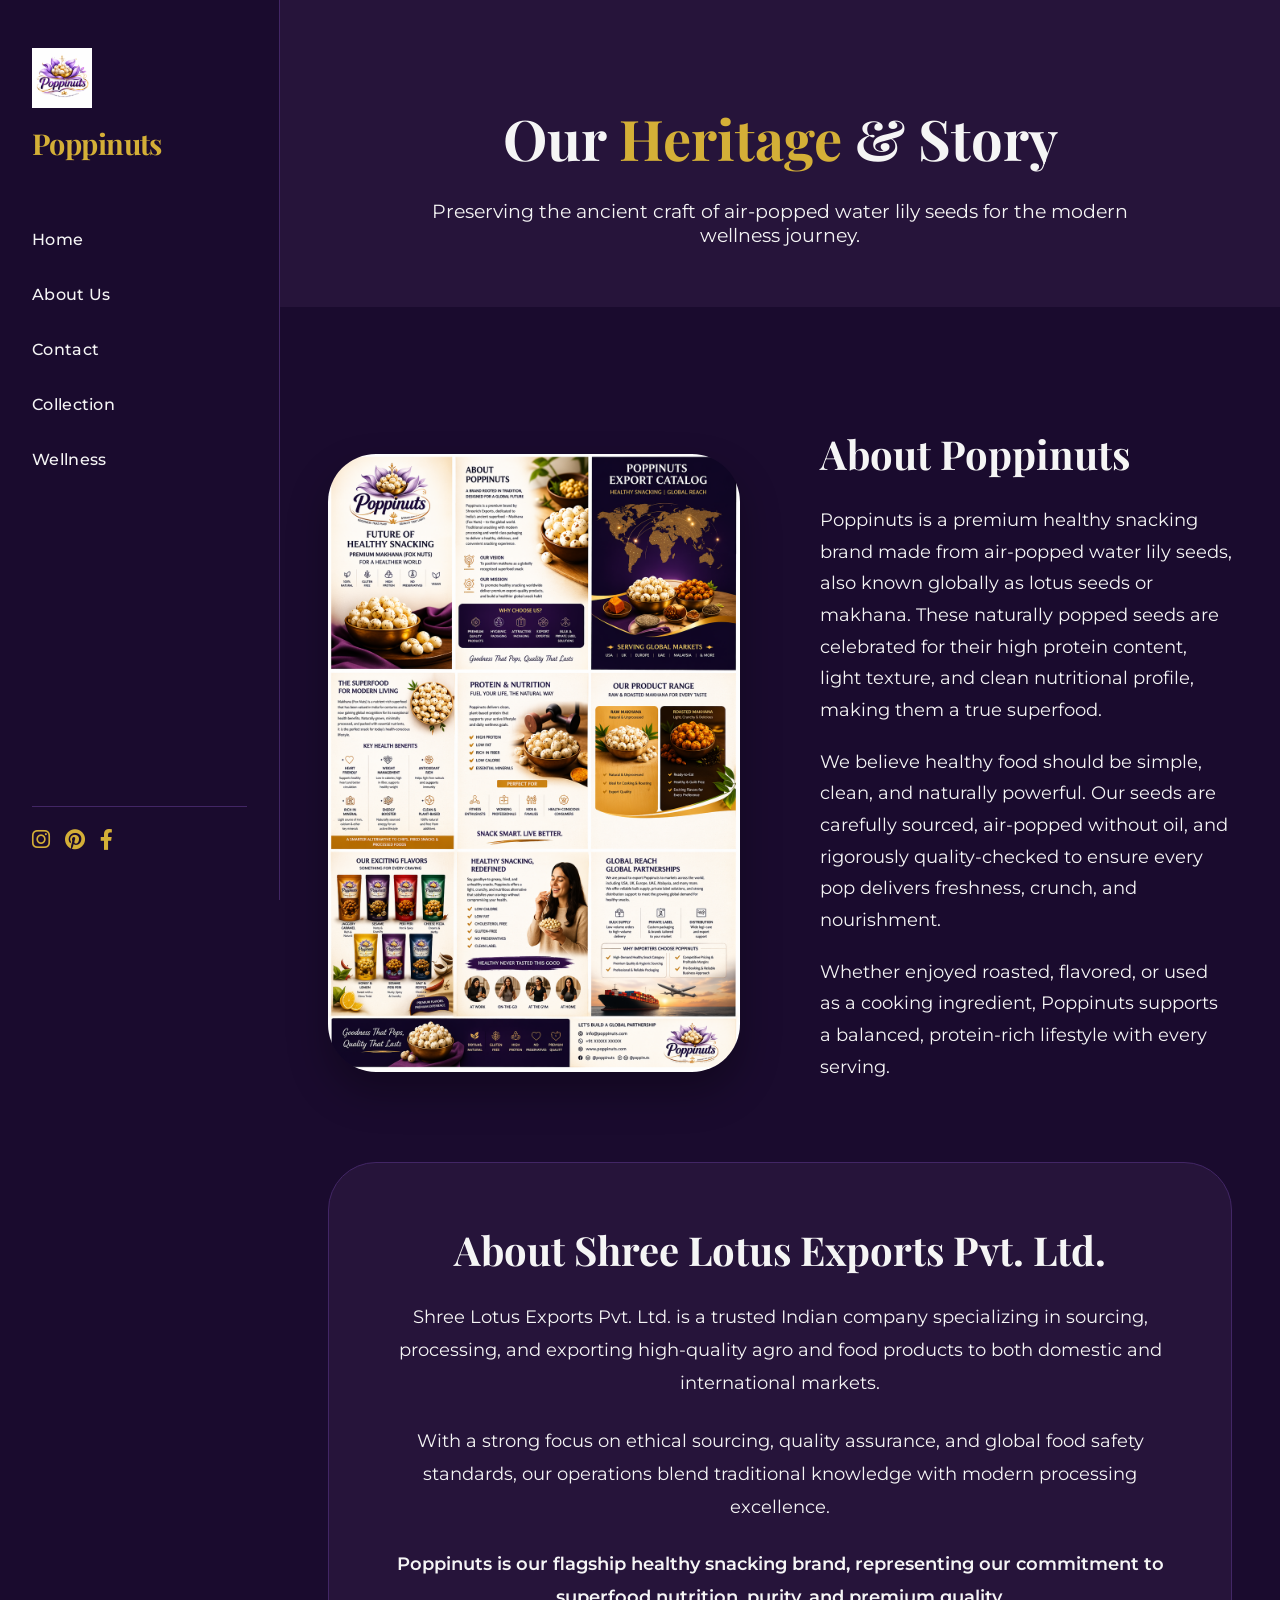
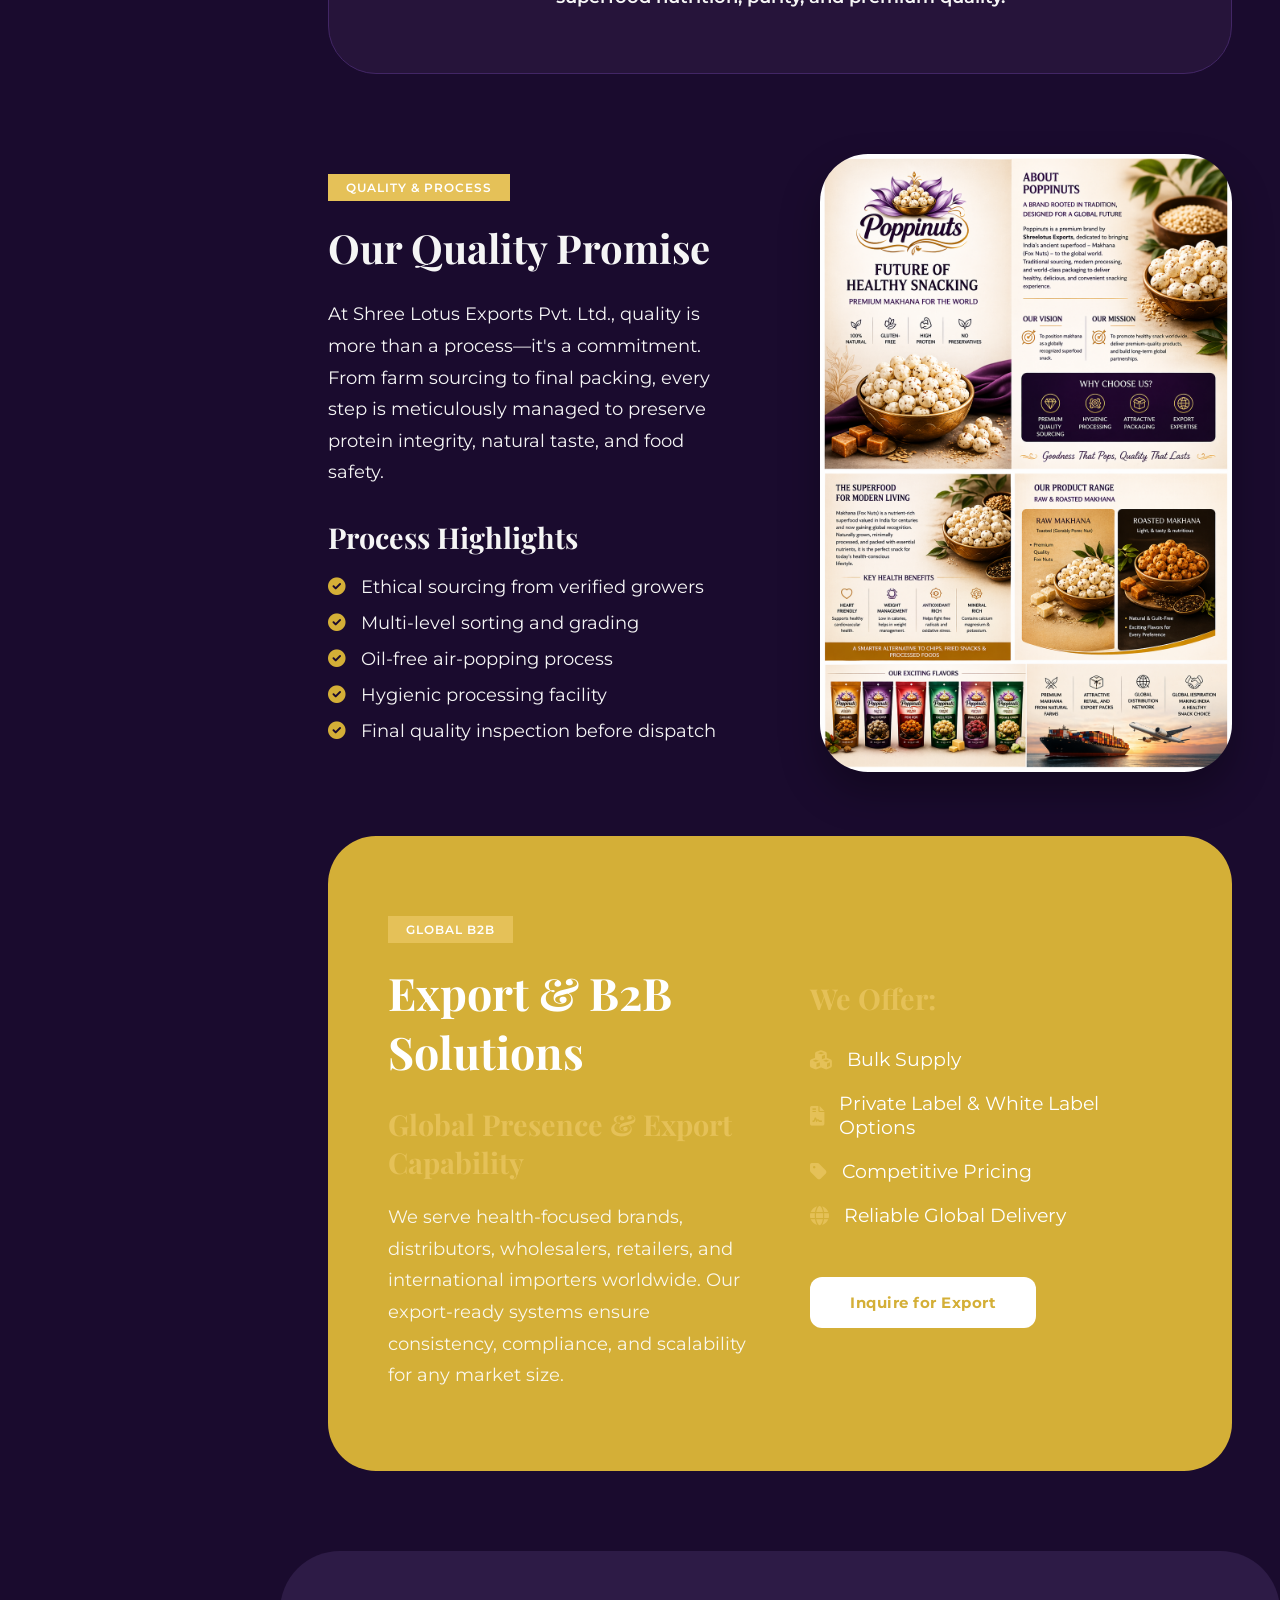
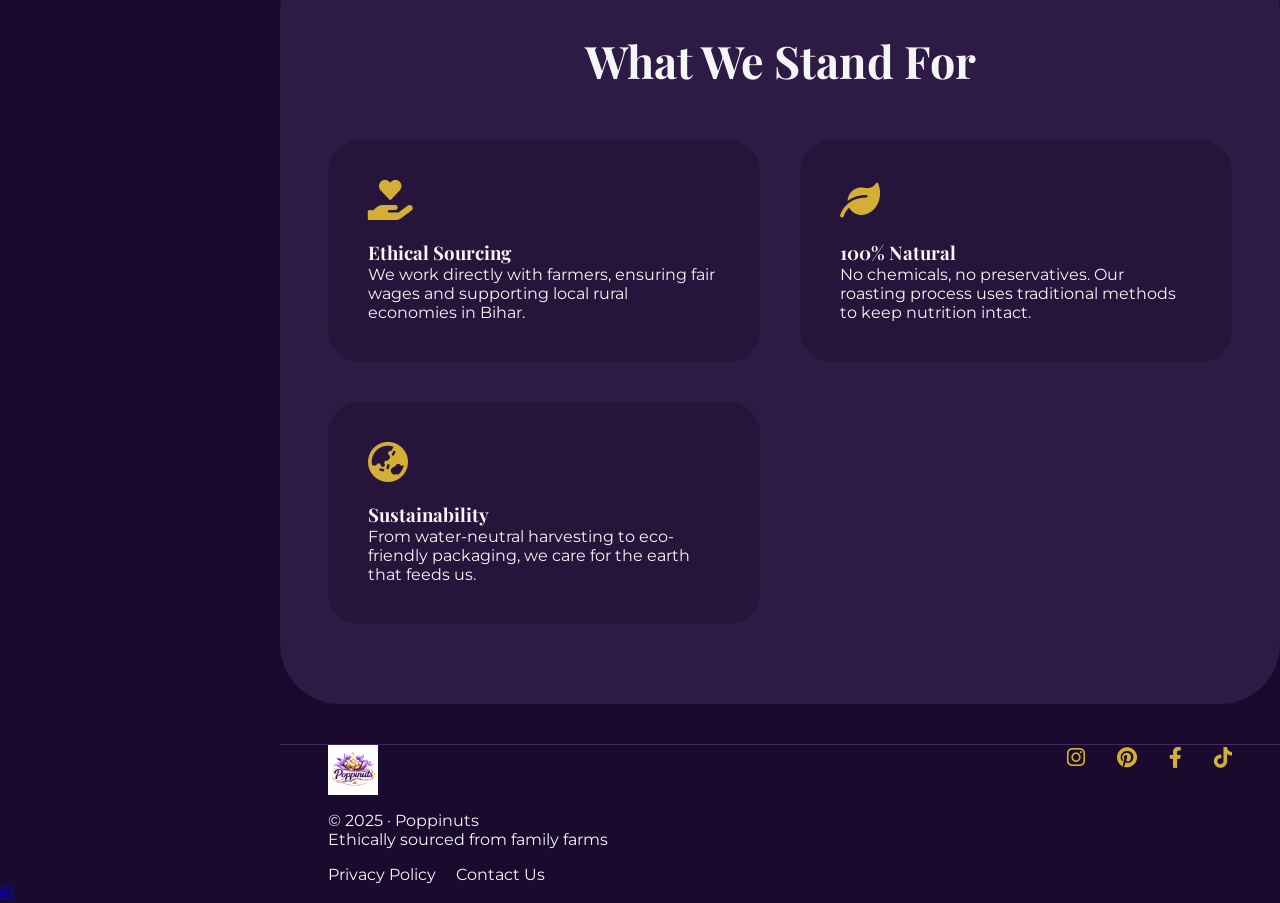
==== commit b1c187de: "change theme and add gallary" ====
--- a/about.html
+++ b/about.html
@@ -23,12 +23,12 @@
     <style>
       /* Overriding local root with dark theme values */
       :root {
-        --primary: #FF5722;
-        --secondary: #1E1E1E;
-        --accent: #4CAF50;
+        --primary: #D4AF37;
+        --secondary: #26143A;
+        --accent: #E5C158;
         --dark: #F5F5F5;
-        --light: #121212;
-        --surface: #242424;
+        --light: #1A0B2E;
+        --surface: #2D1B46;
       }
 
       * {
--- a/style.css
+++ b/style.css
@@ -1,11 +1,11 @@
 :root {
-  --primary: #FF5722;
-  --secondary: #1E1E1E; /* Darker section background */
-  --accent: #4CAF50;
+  --primary: #D4AF37;
+  --secondary: #26143A; /* Darker section background */
+  --accent: #E5C158;
   --dark: #F5F5F5;    /* Light text */
-  --light: #121212;   /* Dark background */
-  --surface: #242424;
-  --border: #333333;
+  --light: #1A0B2E;   /* Dark background */
+  --surface: #2D1B46;
+  --border: #422665;
 }
 
 * {
@@ -56,7 +56,7 @@
 }
 
 .btn:hover {
-  background: #E64A19; /* Slightly darker orange */
+  background: #B5952F; /* Metallic Gold Hover */
   color: #ffffff;
   transform: translateY(-2px);
 }
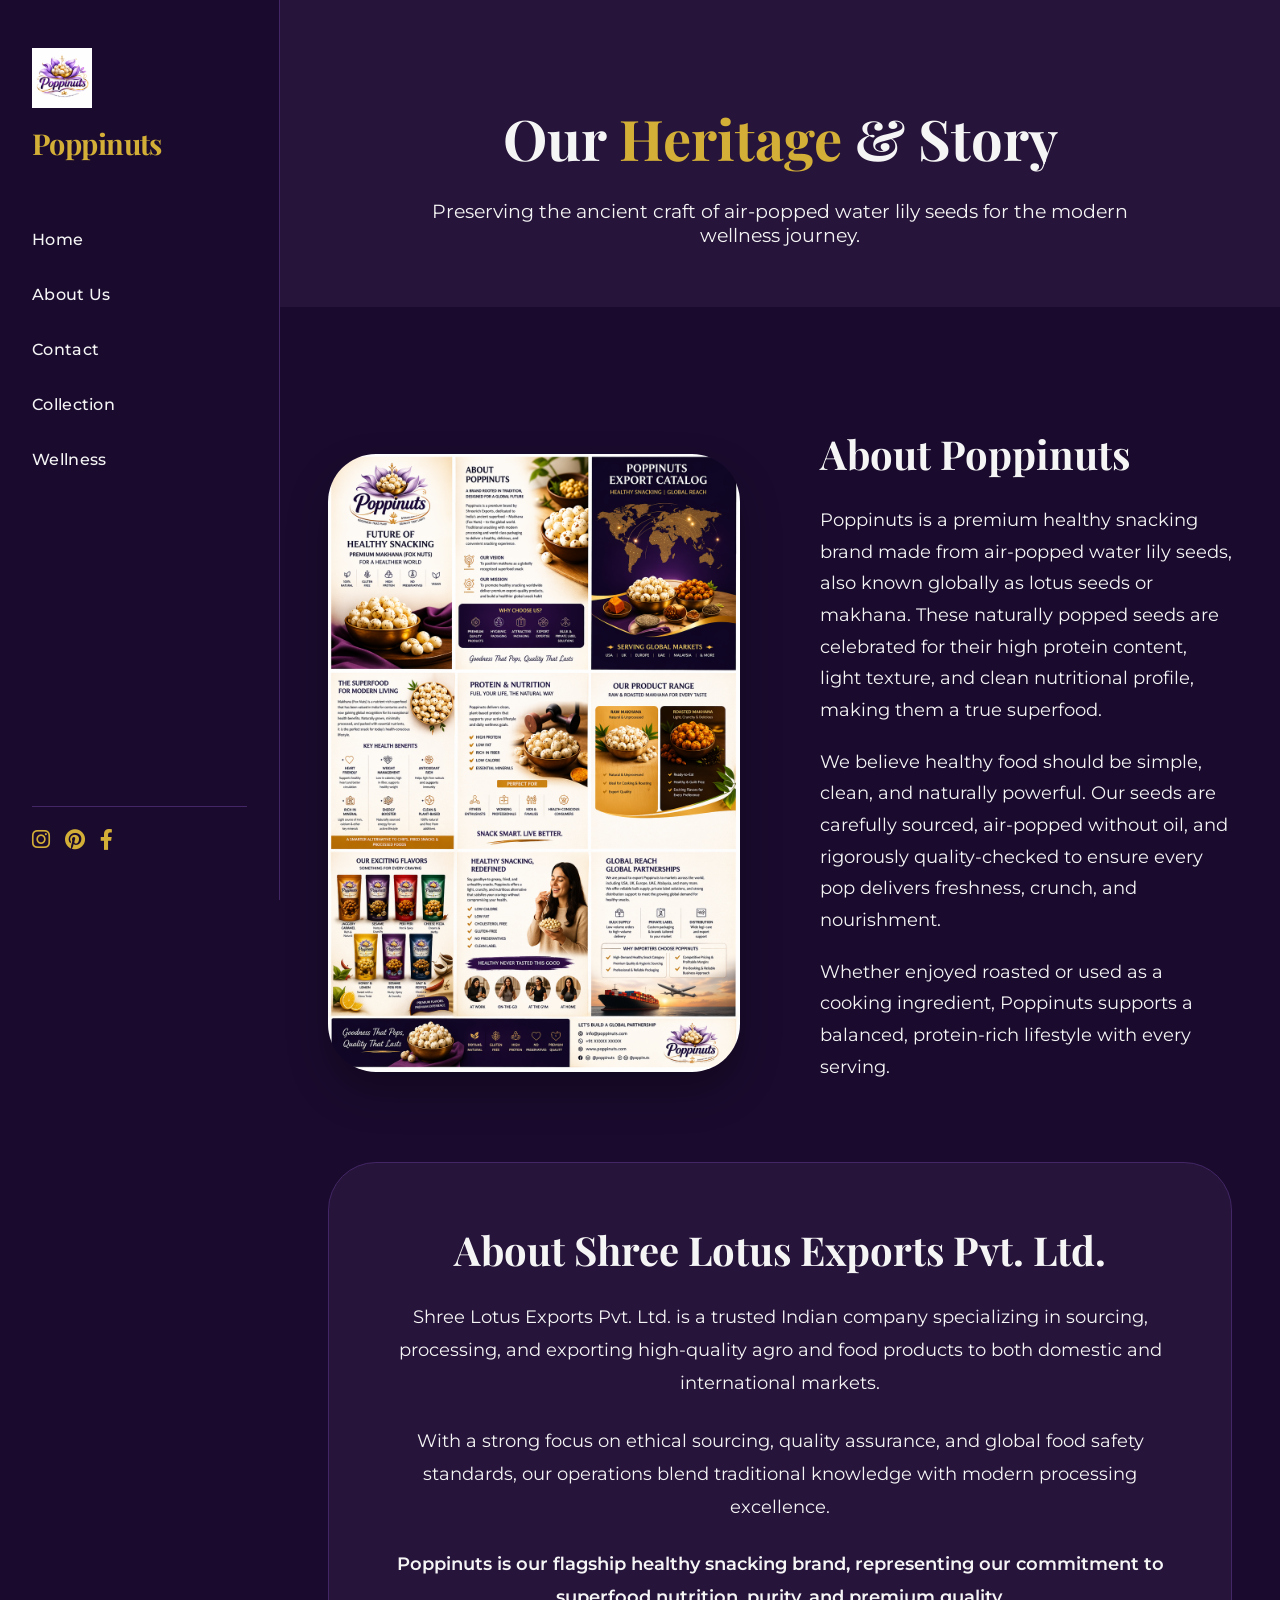
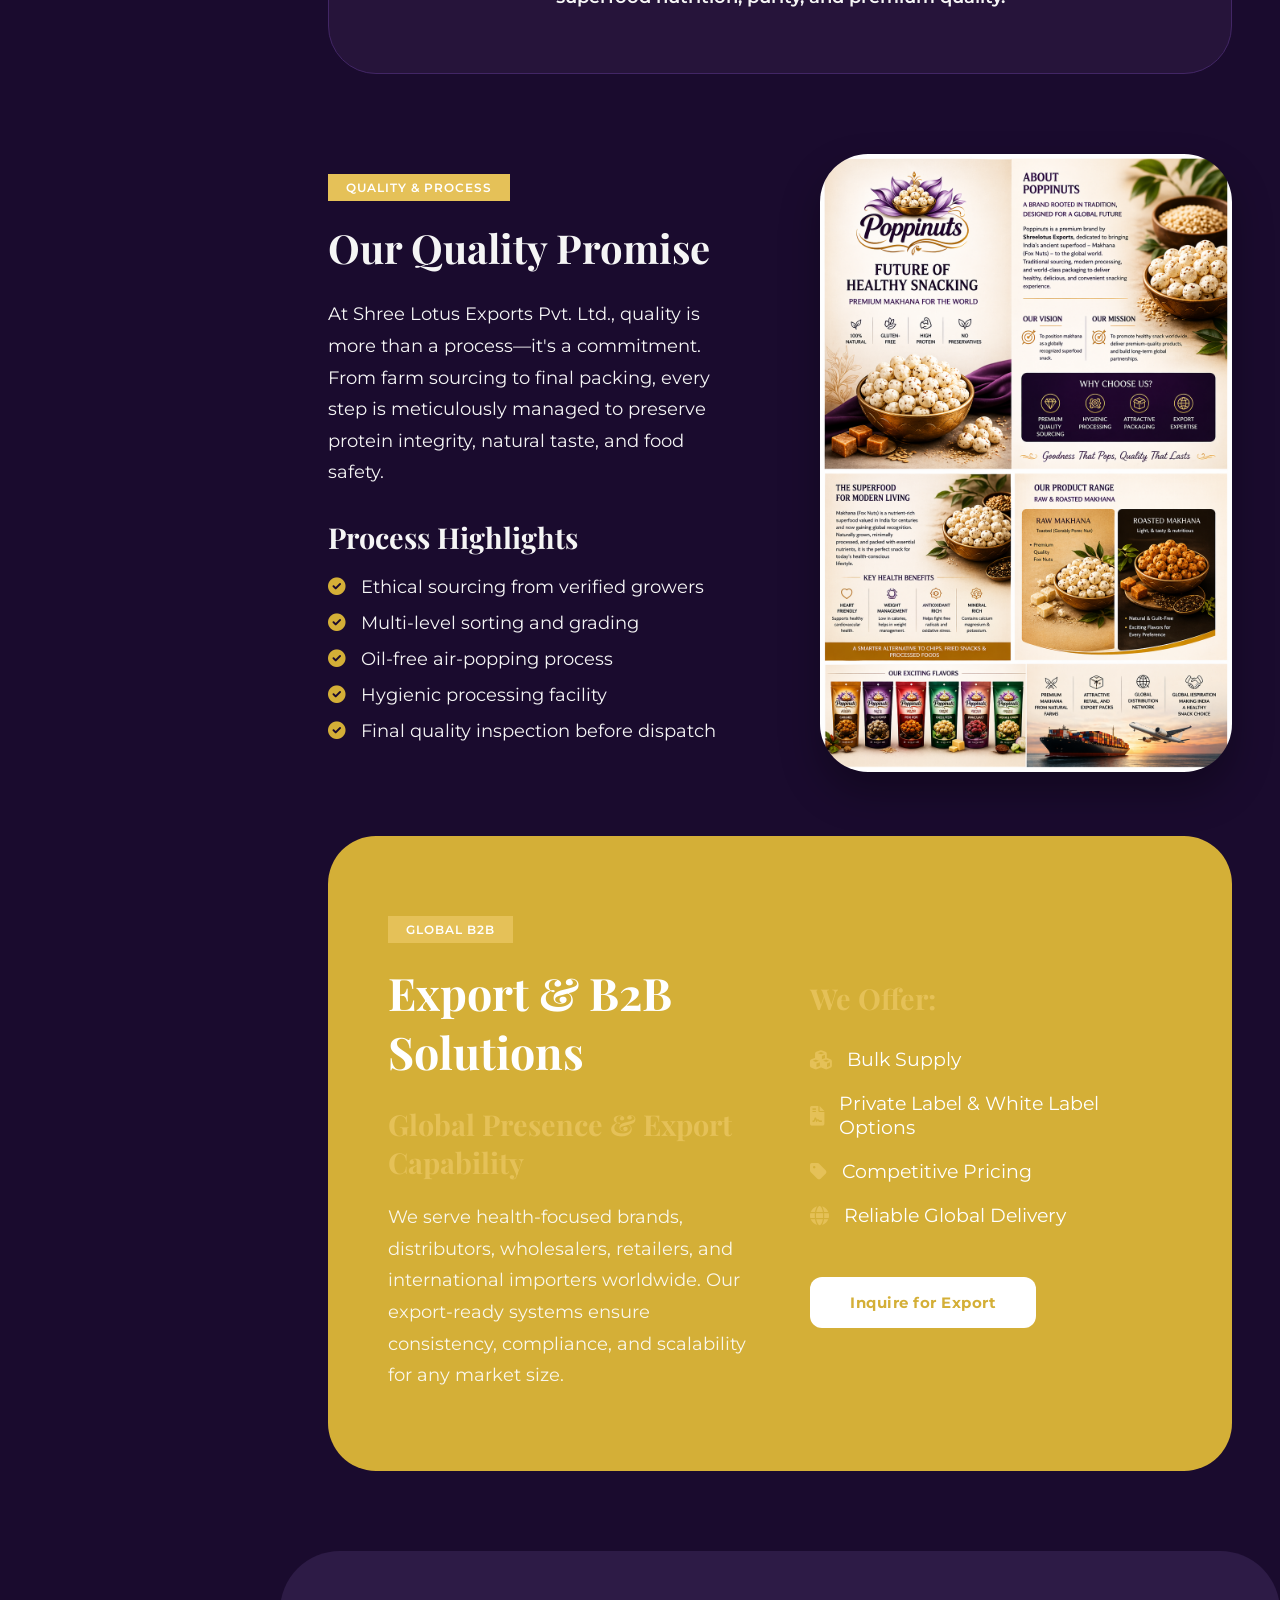
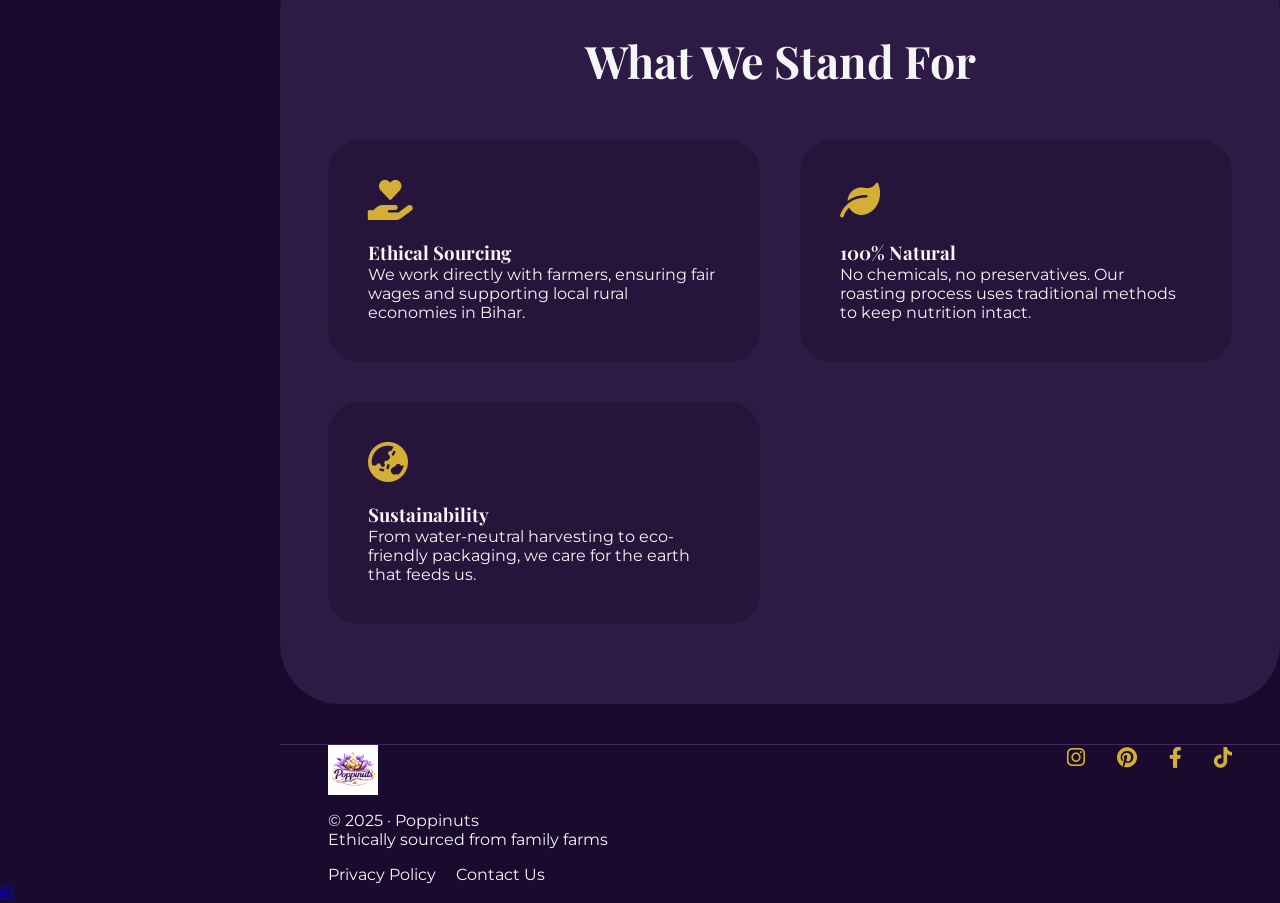
==== commit 17e3be27: "new update" ====
--- a/about.html
+++ b/about.html
@@ -7,6 +7,8 @@
       content="width=device-width, initial-scale=1.0, viewport-fit=cover, user-scalable=yes"
     />
     <title>About Us | Poppinuts</title>
+    <!-- Favicon -->
+    <link rel="icon" type="image/png" href="assets/logo/makana logo.png" />
     <!-- Google Fonts: Playfair Display + Montserrat -->
     <link
       href="https://fonts.googleapis.com/css2?family=Montserrat:wght@300;400;500;600;700;800&family=Playfair+Display:wght@400;500;600;700;800&display=swap"
@@ -207,7 +209,7 @@
             <h2>About Poppinuts</h2>
             <p>Poppinuts is a premium healthy snacking brand made from air-popped water lily seeds, also known globally as lotus seeds or makhana. These naturally popped seeds are celebrated for their high protein content, light texture, and clean nutritional profile, making them a true superfood.</p>
             <p>We believe healthy food should be simple, clean, and naturally powerful. Our seeds are carefully sourced, air-popped without oil, and rigorously quality-checked to ensure every pop delivers freshness, crunch, and nourishment.</p>
-            <p>Whether enjoyed roasted, flavored, or used as a cooking ingredient, Poppinuts supports a balanced, protein-rich lifestyle with every serving.</p>
+            <p>Whether enjoyed roasted or used as a cooking ingredient, Poppinuts supports a balanced, protein-rich lifestyle with every serving.</p>
           </div>
         </section>
       </div>
@@ -336,7 +338,7 @@
     </main>
 
     <!-- WhatsApp Floating Button -->
-    <a href="https://wa.me/919990019424?text=Hi%20Poppinuts!%20I%20have%20a%20question%20about%20your%20healthy%20snacks." class="whatsapp-float" target="_blank" aria-label="Chat on WhatsApp">
+    <a href="https://wa.me/918097010359?text=Hi%20Poppinuts!%20I%20have%20a%20question%20about%20your%20healthy%20snacks." class="whatsapp-float" target="_blank" aria-label="Chat on WhatsApp">
       <i class="fab fa-whatsapp"></i>
     </a>
 
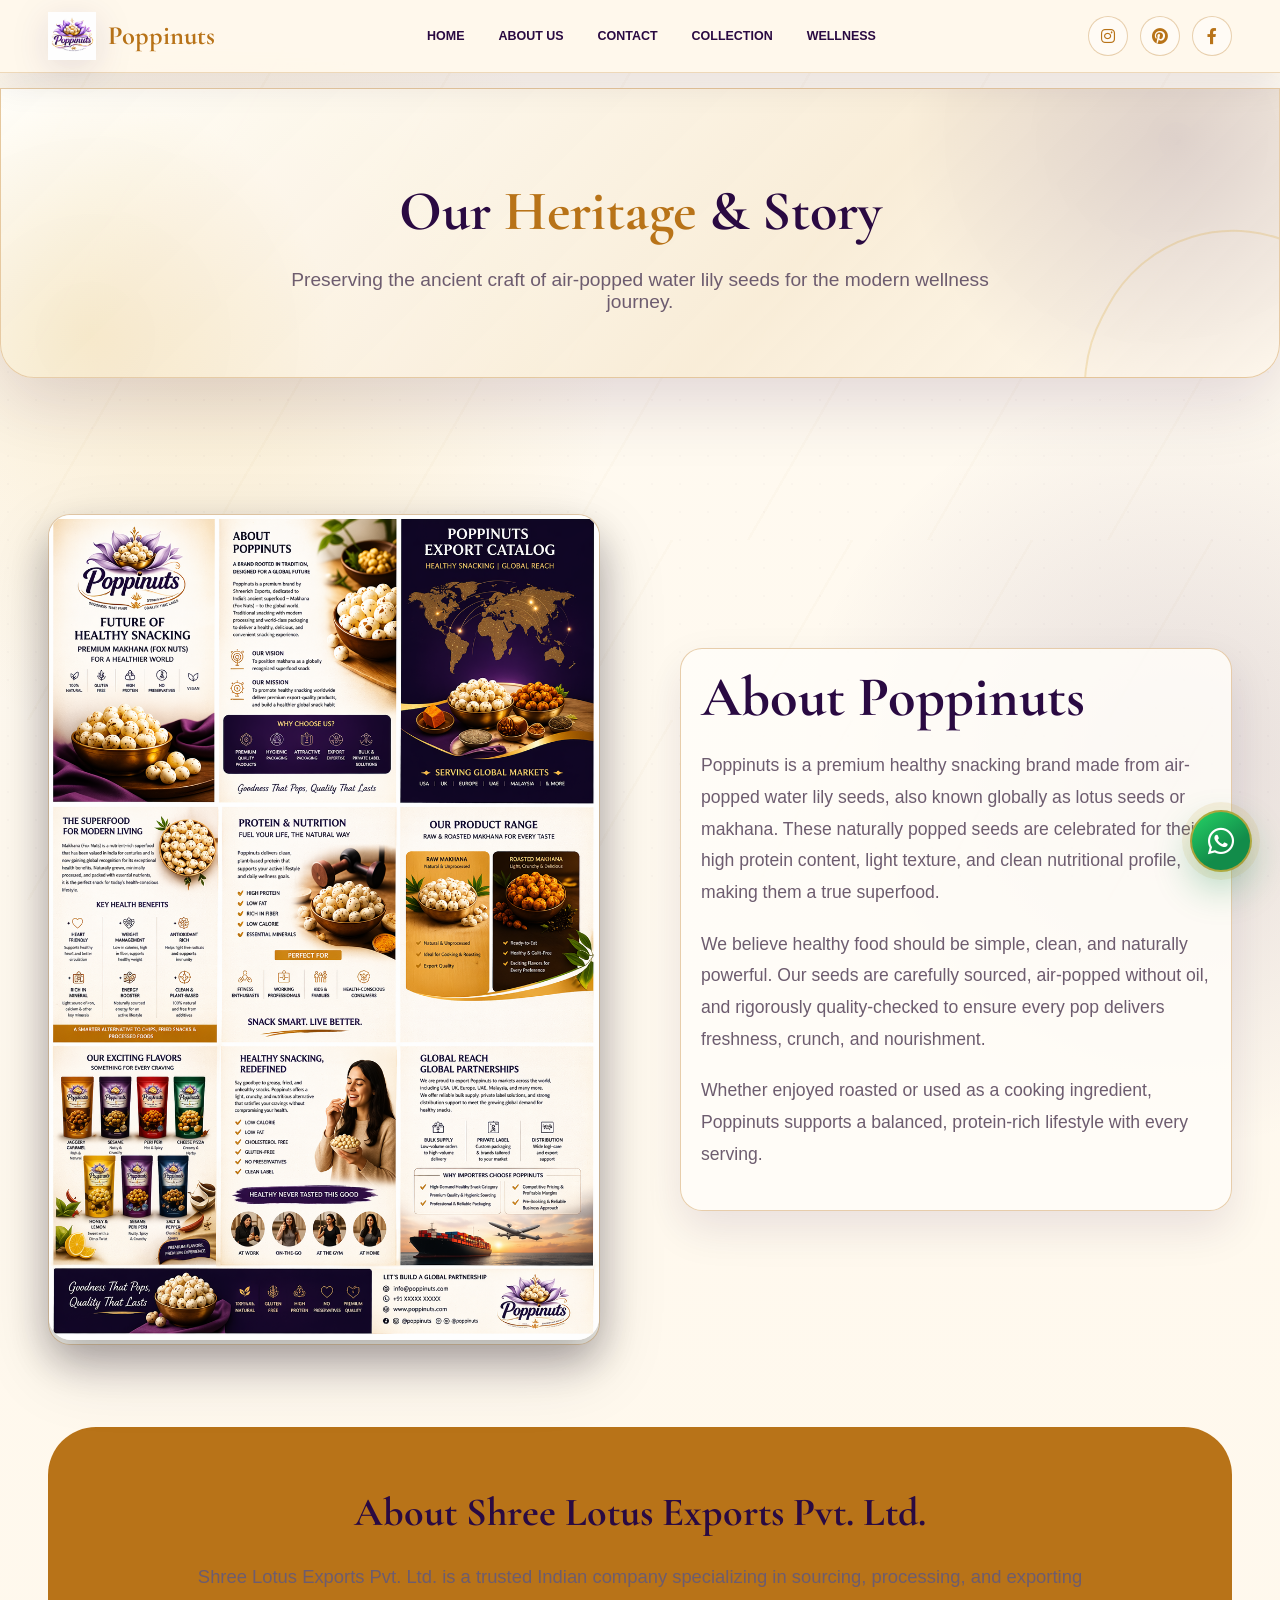
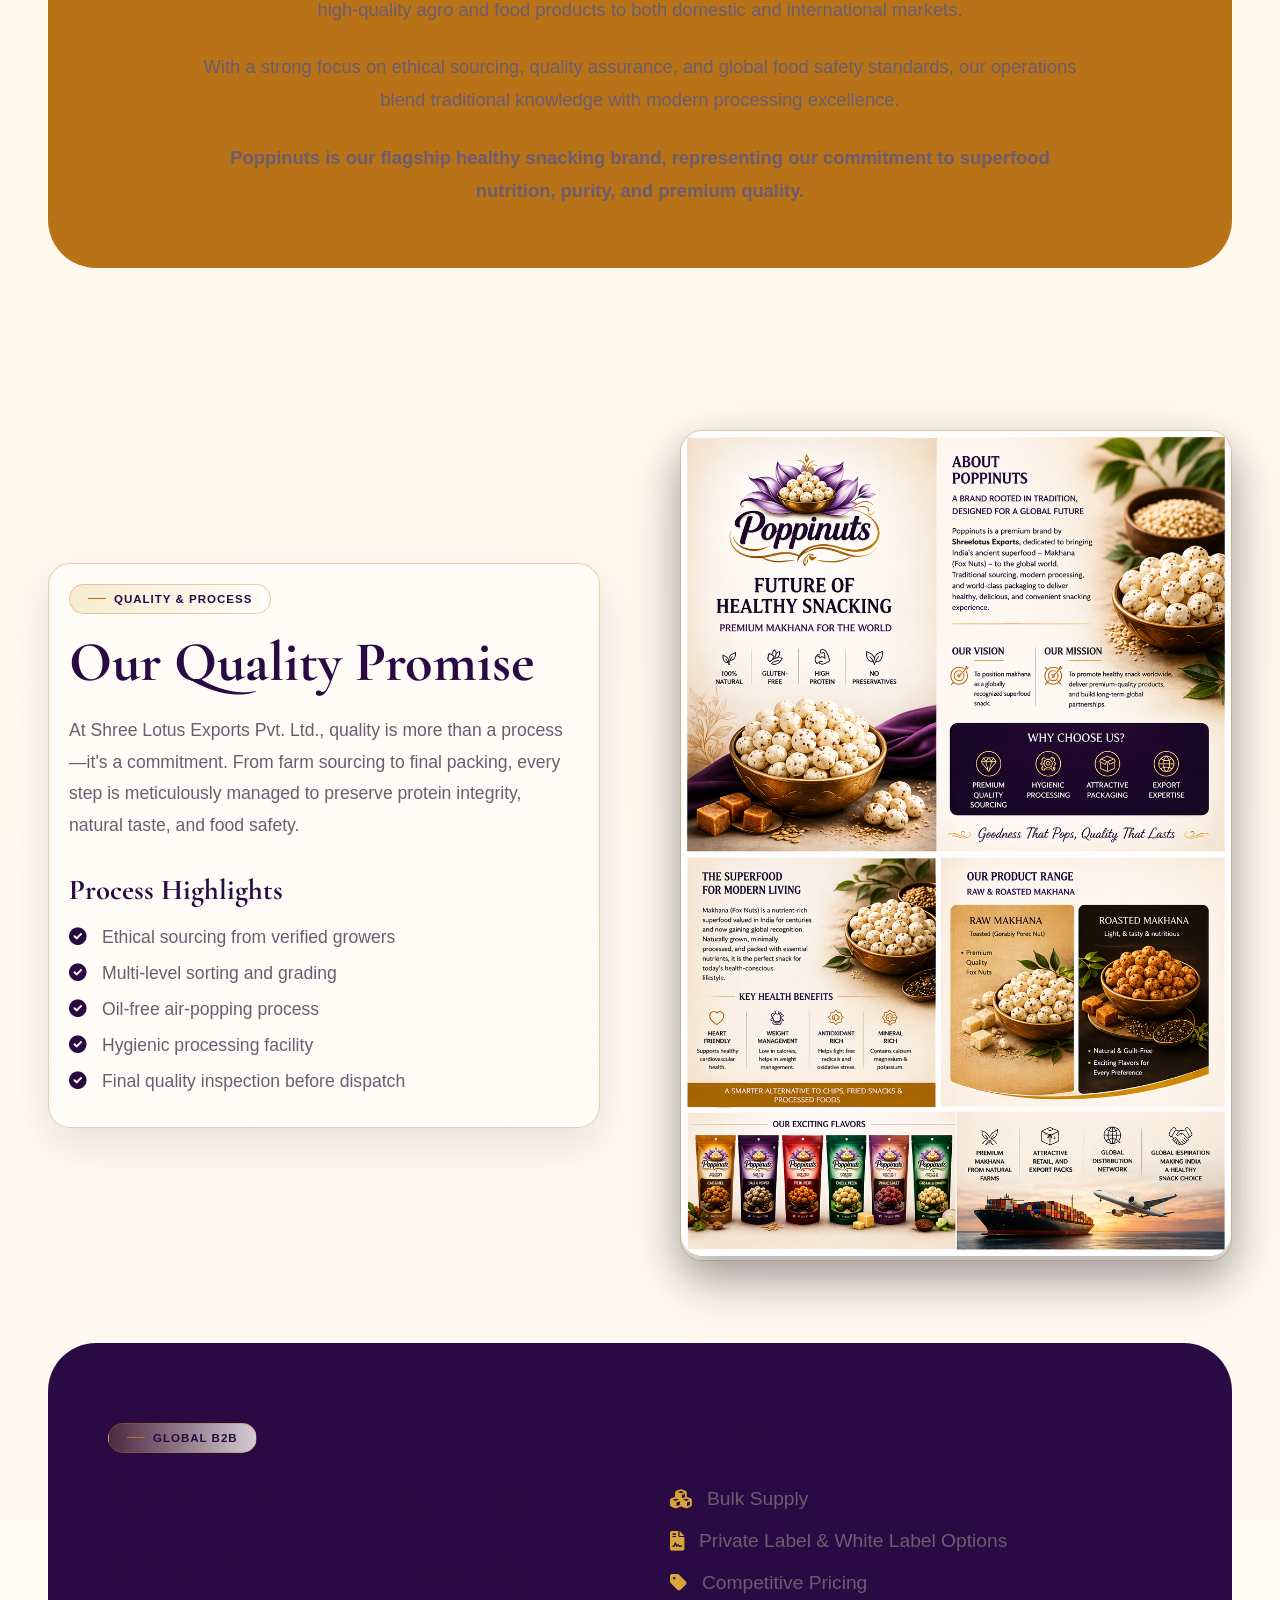
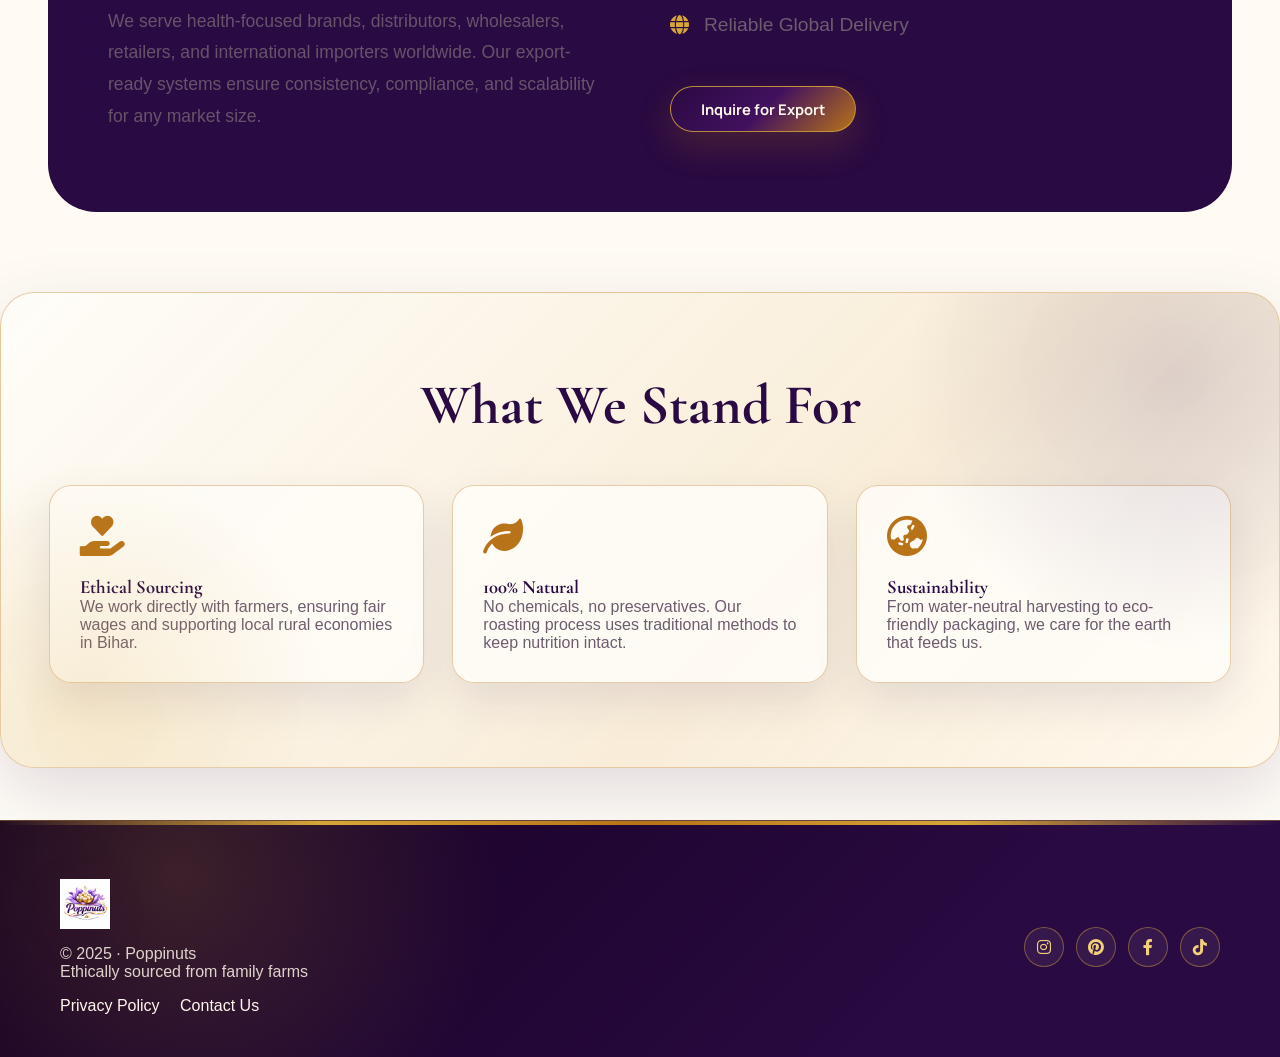
==== commit 643b757d: "whatapp button, color theme, sidebar swift to header" ====
--- a/about.html
+++ b/about.html
@@ -11,7 +11,7 @@
     <link rel="icon" type="image/png" href="assets/logo/makana logo.png" />
     <!-- Google Fonts: Playfair Display + Montserrat -->
     <link
-      href="https://fonts.googleapis.com/css2?family=Montserrat:wght@300;400;500;600;700;800&family=Playfair+Display:wght@400;500;600;700;800&display=swap"
+      href="https://fonts.googleapis.com/css2?family=Cormorant+Garamond:wght@500;600;700;800&family=Manrope:wght@400;500;600;700;800&display=swap"
       rel="stylesheet"
     />
     <!-- Font Awesome 6 -->
@@ -25,12 +25,12 @@
     <style>
       /* Overriding local root with dark theme values */
       :root {
-        --primary: #D4AF37;
-        --secondary: #26143A;
-        --accent: #E5C158;
-        --dark: #F5F5F5;
-        --light: #1A0B2E;
-        --surface: #2D1B46;
+        --primary: #2a0a42;
+        --secondary: #b87318;
+        --accent: #d7a638;
+        --dark: #1b1420;
+        --light: #fff8ec;
+        --surface: #fffdf8;
       }
 
       * {
@@ -155,23 +155,36 @@
     </style>
   </head>
   <body>
-    <!-- Mobile Header -->
-    <header class="mobile-header">
-      <a href="index.html" class="logo">
-        <img src="assets/logo/makana logo.png" alt="Poppinuts Logo" style="height: 40px; width: auto;">
-        <span class="logo-text" style="font-size: 1.2rem;">Poppinuts</span>
-      </a>
-      <button class="menu-toggle" id="menuToggle">
-        <i class="fas fa-bars"></i>
-      </button>
+    <!-- Main Header -->
+    <header class="main-header">
+      <div class="container">
+        <a href="index.html" class="logo">
+          <img src="assets/logo/makana logo.png" alt="Poppinuts Logo">
+          <span class="logo-text">Poppinuts</span>
+        </a>
+
+        <ul class="nav-links">
+          <li><a href="index.html#home">Home</a></li>
+          <li><a href="about.html">About Us</a></li>
+          <li><a href="contact.html">Contact</a></li>
+          <li><a href="products.html">Collection</a></li>
+          <li><a href="index.html#nutrition">Wellness</a></li>
+        </ul>
+
+        <div class="header-socials">
+          <a href="#" aria-label="Instagram"><i class="fab fa-instagram"></i></a>
+          <a href="#" aria-label="Pinterest"><i class="fab fa-pinterest"></i></a>
+          <a href="#" aria-label="Facebook"><i class="fab fa-facebook-f"></i></a>
+        </div>
+
+        <button class="menu-toggle" id="menuToggle" aria-label="Toggle Menu" aria-expanded="false">
+          <i class="fas fa-bars"></i>
+        </button>
+      </div>
     </header>
 
-    <!-- Sidebar -->
+    <!-- Mobile Sidebar -->
     <aside class="sidebar" id="sidebar">
-      <a href="index.html" class="logo">
-        <img src="assets/logo/makana logo.png" alt="Poppinuts Logo" style="height: 60px; width: auto; display: block;">
-        <span class="logo-text">Poppinuts</span>
-      </a>
       <ul class="nav-links">
         <li><a href="index.html#home">Home</a></li>
         <li><a href="about.html">About Us</a></li>
@@ -179,11 +192,12 @@
         <li><a href="products.html">Collection</a></li>
         <li><a href="index.html#nutrition">Wellness</a></li>
       </ul>
+      
       <div class="sidebar-footer">
-        <div class="social-icons" style="margin-left: 0; display: flex; gap: 15px;">
-          <a href="#" style="margin-left: 0;"><i class="fab fa-instagram"></i></a>
-          <a href="#" style="margin-left: 0;"><i class="fab fa-pinterest"></i></a>
-          <a href="#" style="margin-left: 0;"><i class="fab fa-facebook-f"></i></a>
+        <div class="social-icons" style="display: flex; gap: 20px;">
+          <a href="#" aria-label="Instagram"><i class="fab fa-instagram"></i></a>
+          <a href="#" aria-label="Pinterest"><i class="fab fa-pinterest"></i></a>
+          <a href="#" aria-label="Facebook"><i class="fab fa-facebook-f"></i></a>
         </div>
       </div>
     </aside>
@@ -338,7 +352,7 @@
     </main>
 
     <!-- WhatsApp Floating Button -->
-    <a href="https://wa.me/918097010359?text=Hi%20Poppinuts!%20I%20have%20a%20question%20about%20your%20healthy%20snacks." class="whatsapp-float" target="_blank" aria-label="Chat on WhatsApp">
+    <a href="https://wa.me/918097010359" class="whatsapp-float" target="_blank" aria-label="Chat on WhatsApp">
       <i class="fab fa-whatsapp"></i>
     </a>
 
@@ -350,6 +364,7 @@
       if (menuToggle && sidebar) {
         menuToggle.addEventListener('click', () => {
           sidebar.classList.toggle('active');
+          menuToggle.setAttribute('aria-expanded', sidebar.classList.contains('active') ? 'true' : 'false');
           const icon = menuToggle.querySelector('i');
           if (sidebar.classList.contains('active')) {
             icon.classList.remove('fa-bars');
@@ -381,6 +396,7 @@
             // Close sidebar on mobile after clicking
             if (window.innerWidth <= 1024 && sidebar.classList.contains('active')) {
               sidebar.classList.remove('active');
+              menuToggle.setAttribute('aria-expanded', 'false');
               menuToggle.querySelector('i').classList.remove('fa-times');
               menuToggle.querySelector('i').classList.add('fa-bars');
             }
--- a/style.css
+++ b/style.css
@@ -1,11 +1,24 @@
 :root {
-  --primary: #D4AF37;
-  --secondary: #26143A; /* Darker section background */
-  --accent: #E5C158;
-  --dark: #F5F5F5;    /* Light text */
-  --light: #1A0B2E;   /* Dark background */
-  --surface: #2D1B46;
-  --border: #422665;
+  --primary: #2a0a42;
+  --primary-deep: #150020;
+  --secondary: #b87318;
+  --accent: #d7a638;
+  --accent-soft: #f3d17a;
+  --background: #fff8ec;
+  --background-alt: #f8ebd5;
+  --surface: #fffdf8;
+  --surface-tint: #fbefd9;
+  --text: #1b1420;
+  --text-muted: #6d5c6f;
+  --border: rgba(184, 115, 24, 0.34);
+  --hover: #41105f;
+  --shadow: 0 24px 70px rgba(42, 10, 66, 0.14);
+  --gold-shadow: 0 14px 34px rgba(184, 115, 24, 0.22);
+  --radius: 22px;
+
+  /* Backward-compatible aliases used by page-level styles. */
+  --dark: var(--text);
+  --light: var(--background);
 }
 
 * {
@@ -14,234 +27,872 @@
   box-sizing: border-box;
 }
 
+html {
+  scroll-behavior: smooth;
+}
+
 body {
-  font-family: "Montserrat", sans-serif;
-  background-color: var(--light);
-  color: var(--dark);
-  scroll-behavior: smooth;
+  font-family: "Manrope", "Montserrat", sans-serif;
+  background:
+    radial-gradient(circle at 16% 8%, rgba(215, 166, 56, 0.16), transparent 26rem),
+    radial-gradient(circle at 92% 18%, rgba(42, 10, 66, 0.12), transparent 24rem),
+    linear-gradient(180deg, #fffaf1 0%, var(--background) 48%, #fffdf8 100%) !important;
+  color: var(--text) !important;
   overflow-x: hidden;
+  text-rendering: optimizeLegibility;
+}
+
+body::before {
+  content: "";
+  position: fixed;
+  inset: 0;
+  z-index: -1;
+  pointer-events: none;
+  opacity: 0.36;
+  background-image:
+    linear-gradient(120deg, transparent 0 46%, rgba(184, 115, 24, 0.06) 46% 47%, transparent 47% 100%),
+    radial-gradient(circle at 8px 8px, rgba(42, 10, 66, 0.06) 1px, transparent 1.5px);
+  background-size: 180px 180px, 28px 28px;
 }
 
 .container {
-  max-width: 1280px;
+  max-width: 1240px;
   margin: 0 auto;
-  padding: 0 48px;
+  padding: 0 40px;
   width: 100%;
 }
 
-/* Typography */
-h1, h2, h3, .logo {
-  font-family: "Playfair Display", serif;
+h1,
+h2,
+h3,
+.logo {
+  font-family: "Cormorant Garamond", "Playfair Display", serif !important;
+}
+
+h1,
+h2,
+h3 {
+  color: var(--primary) !important;
+  letter-spacing: 0;
+}
+
+p,
+li,
+label,
+input,
+textarea,
+a,
+button {
+  letter-spacing: 0;
+}
+
+p,
+li {
+  color: var(--text-muted);
+}
+
+h1 span,
+h2 span,
+.logo-text,
+.product-price,
+.legal-section h2,
+.legal-section h3 {
+  color: var(--secondary) !important;
+}
+
+img {
+  max-width: 100%;
+}
+
+.main-content {
+  margin-top: 88px;
+  transition: margin 0.3s ease;
 }
 
 /* Buttons */
-.btn {
-  display: inline-flex;
+.btn,
+.btn-outline,
+button.btn,
+a.btn {
+  display: inline-flex !important;
   align-items: center;
   justify-content: center;
-  gap: 12px;
-  background: var(--primary);
-  color: #ffffff; /* Always white on primary btn */
-  font-weight: 600;
-  padding: 14px 34px;
-  border-radius: 0px;
+  gap: 10px;
+  min-height: 46px;
+  border-radius: 999px !important;
+  padding: 14px 30px !important;
+  font-family: "Manrope", "Montserrat", sans-serif;
+  font-size: 0.92rem;
+  font-weight: 800;
+  line-height: 1;
   text-decoration: none;
-  transition: all 0.3s ease;
-  font-size: 0.95rem;
-  letter-spacing: 0.5px;
   cursor: pointer;
-  border: none;
-  font-family: "Montserrat", sans-serif;
-  text-align: center;
-}
-
-.btn:hover {
-  background: #B5952F; /* Metallic Gold Hover */
-  color: #ffffff;
+  transition: transform 0.25s ease, box-shadow 0.25s ease, background 0.25s ease, color 0.25s ease, border-color 0.25s ease;
+}
+
+.btn,
+button.btn,
+a.btn {
+  color: #fff8ec !important;
+  border: 1px solid rgba(215, 166, 56, 0.82) !important;
+  background: linear-gradient(135deg, var(--primary) 0%, var(--hover) 50%, var(--secondary) 100%) !important;
+  box-shadow: var(--gold-shadow);
+}
+
+.btn:hover,
+.btn:focus-visible {
+  color: #fff !important;
   transform: translateY(-2px);
+  box-shadow: 0 20px 44px rgba(42, 10, 66, 0.22);
 }
 
 .btn-outline {
-  display: inline-block;
-  background: transparent;
-  border: 2px solid var(--primary);
-  color: var(--primary);
-  text-decoration: none;
-  font-weight: 600;
-  transition: all 0.3s ease;
-}
-
-.btn-outline:hover {
-  background: var(--primary);
-  color: #ffffff;
+  color: var(--primary) !important;
+  border: 1px solid var(--secondary) !important;
+  background: rgba(255, 253, 248, 0.78) !important;
+}
+
+.btn-outline:hover,
+.btn-outline:focus-visible {
+  color: #fff8ec !important;
+  background: var(--primary) !important;
   transform: translateY(-2px);
 }
 
-/* Sidebar Layout */
-.sidebar {
+a:focus-visible,
+button:focus-visible,
+input:focus-visible,
+textarea:focus-visible {
+  outline: 3px solid rgba(215, 166, 56, 0.58);
+  outline-offset: 3px;
+}
+
+/* Header */
+.main-header {
   position: fixed;
+  top: 0;
   left: 0;
-  top: 0;
-  bottom: 0;
-  width: 280px;
-  background-color: var(--light);
-  border-right: 1px solid var(--border);
-  padding: 48px 32px;
-  display: flex;
-  flex-direction: column;
-  z-index: 1000;
-  transition: all 0.3s ease;
-}
-
-.main-content {
-  margin-left: 280px;
-  transition: all 0.3s ease;
-}
-
-.sidebar .logo {
-  flex-direction: column;
-  align-items: flex-start;
-  gap: 16px;
-  margin-bottom: 60px;
-}
-
-.sidebar .nav-links {
-  flex-direction: column;
-  gap: 20px;
-  align-items: flex-start;
-  margin-bottom: auto;
-}
-
-.sidebar .nav-links a {
-  font-size: 1rem;
-  padding: 8px 0;
-  width: 100%;
-  display: block;
-}
-
-.sidebar-footer {
-  margin-top: 40px;
-  padding-top: 20px;
-  border-top: 1px solid var(--border);
-}
-
-.mobile-header {
-  display: none;
-  justify-content: space-between;
-  align-items: center;
-  padding: 20px;
-  background: var(--light);
-  border-bottom: 1px solid var(--border);
-  position: sticky;
-  top: 0;
-  z-index: 1001;
-}
-
-.menu-toggle {
-  background: none;
-  border: none;
-  font-size: 1.5rem;
-  color: var(--primary);
-  cursor: pointer;
-}
-
-/* Navbar Styling (Legacy/Mobile) */
-.navbar {
+  right: 0;
+  z-index: 1100;
+  padding: 12px 0;
+  border-bottom: 1px solid rgba(184, 115, 24, 0.24);
+  background: rgba(255, 248, 236, 0.92) !important;
+  backdrop-filter: blur(18px);
+  box-shadow: 0 12px 34px rgba(42, 10, 66, 0.08);
+}
+
+.main-header .container {
   display: flex;
   justify-content: space-between;
   align-items: center;
-  padding: 32px 0;
-  flex-wrap: wrap;
-  border-bottom: 1px solid var(--border);
-  gap: 20px;
+  gap: 24px;
 }
 
 .logo {
-  font-size: 1.8rem;
-  font-weight: 700;
-  letter-spacing: -0.02em;
-  color: var(--dark);
   display: flex;
   align-items: center;
   gap: 12px;
+  color: var(--primary) !important;
+  font-size: 1.65rem;
+  font-weight: 800;
   text-decoration: none;
 }
 
-.logo-text {
-  font-family: "Playfair Display", serif;
-  color: var(--primary);
+.logo img {
+  width: auto;
+  height: 48px;
+  filter: drop-shadow(0 8px 18px rgba(42, 10, 66, 0.12));
 }
 
 .nav-links {
   display: flex;
-  gap: 42px;
+  align-items: center;
+  gap: 8px;
   list-style: none;
-  flex-wrap: wrap;
+}
+
+.nav-links a {
+  position: relative;
+  display: inline-flex;
+  align-items: center;
+  min-height: 40px;
+  padding: 8px 13px;
+  border-radius: 999px;
+  color: var(--primary) !important;
+  font-size: 0.78rem;
+  font-weight: 800;
+  text-transform: uppercase;
+  text-decoration: none;
+  transition: color 0.25s ease, background 0.25s ease, transform 0.25s ease;
+}
+
+.nav-links a:hover,
+.nav-links a:focus-visible {
+  color: var(--secondary) !important;
+  background: rgba(215, 166, 56, 0.15);
+  transform: translateY(-1px);
+}
+
+.header-socials,
+.social-icons,
+.social-links {
+  display: flex;
+  align-items: center;
+  gap: 12px;
+}
+
+.header-socials a,
+.social-icons a,
+.social-links a {
+  width: 40px;
+  height: 40px;
+  margin: 0 !important;
+  border: 1px solid rgba(184, 115, 24, 0.32);
+  border-radius: 50%;
+  display: inline-flex !important;
+  align-items: center;
   justify-content: center;
-}
-
-.nav-links a {
+  color: var(--secondary) !important;
+  background: rgba(255, 253, 248, 0.74) !important;
   text-decoration: none;
-  font-weight: 500;
-  color: var(--dark);
-  transition: color 0.2s;
-  font-size: 0.9rem;
-  letter-spacing: 0.3px;
-}
-
-.nav-links a:hover {
+  transition: transform 0.25s ease, background 0.25s ease, color 0.25s ease, border-color 0.25s ease;
+}
+
+.header-socials a:hover,
+.social-icons a:hover,
+.social-links a:hover {
+  color: #fff8ec !important;
+  border-color: var(--accent);
+  background: var(--primary) !important;
+  transform: translateY(-3px);
+}
+
+.menu-toggle {
+  display: none;
+  width: 44px;
+  height: 44px;
+  border: 1px solid var(--border);
+  border-radius: 50%;
   color: var(--primary);
-}
-
-/* Footer Styling */
+  background: rgba(255, 253, 248, 0.88);
+  cursor: pointer;
+  font-size: 1.2rem;
+  z-index: 1201;
+}
+
+.sidebar {
+  position: fixed;
+  top: 0;
+  right: -100%;
+  z-index: 1200;
+  width: min(340px, 100vw);
+  height: 100vh;
+  padding: 104px 28px 32px;
+  display: flex;
+  flex-direction: column;
+  border-left: 1px solid var(--border);
+  background:
+    linear-gradient(160deg, rgba(255, 248, 236, 0.98), rgba(248, 235, 213, 0.98)),
+    var(--background) !important;
+  box-shadow: -28px 0 60px rgba(42, 10, 66, 0.22);
+  transition: right 0.35s cubic-bezier(0.4, 0, 0.2, 1);
+}
+
+.sidebar.active {
+  right: 0;
+}
+
+.sidebar .nav-links {
+  flex-direction: column;
+  align-items: stretch;
+  gap: 12px;
+  margin-bottom: 36px;
+}
+
+.sidebar .nav-links a {
+  width: 100%;
+  justify-content: flex-start;
+  border: 1px solid rgba(184, 115, 24, 0.22);
+  background: rgba(255, 253, 248, 0.66);
+  font-size: 0.95rem;
+}
+
+.sidebar-footer {
+  margin-top: auto;
+  padding-top: 24px;
+  border-top: 1px solid var(--border);
+}
+
+/* Shared premium sections */
+.hero,
+.about-hero,
+.products-hero,
+.contact-hero,
+.legal-hero,
+.benefits,
+.values-section,
+.cta-block {
+  position: relative;
+  overflow: hidden;
+  border: 1px solid var(--border) !important;
+  background:
+    linear-gradient(135deg, rgba(255, 253, 248, 0.94) 0%, rgba(248, 235, 213, 0.9) 62%, rgba(255, 248, 236, 0.96) 100%) !important;
+  box-shadow: var(--shadow);
+}
+
+.hero::before,
+.about-hero::before,
+.products-hero::before,
+.contact-hero::before,
+.legal-hero::before,
+.benefits::before,
+.values-section::before,
+.cta-block::before {
+  content: "";
+  position: absolute;
+  inset: 0;
+  pointer-events: none;
+  background:
+    radial-gradient(circle at 92% 18%, rgba(42, 10, 66, 0.14), transparent 17rem),
+    radial-gradient(circle at 7% 86%, rgba(215, 166, 56, 0.18), transparent 15rem);
+}
+
+.hero::after,
+.about-hero::after,
+.products-hero::after,
+.contact-hero::after,
+.legal-hero::after,
+.cta-block::after {
+  content: "";
+  position: absolute;
+  width: 300px;
+  height: 300px;
+  right: -110px;
+  bottom: -160px;
+  opacity: 0.24;
+  border: 2px solid var(--accent);
+  border-radius: 48% 52% 50% 50%;
+  transform: rotate(28deg);
+}
+
+.hero {
+  min-height: min(760px, calc(100vh - 116px)) !important;
+  margin: 22px 0 0 !important;
+  padding: 92px 36px !important;
+  border-radius: 34px !important;
+}
+
+.hero-content {
+  position: relative;
+  z-index: 1;
+}
+
+.hero h1 {
+  max-width: 900px;
+  margin-inline: auto;
+  color: var(--primary) !important;
+  font-size: clamp(3.1rem, 7vw, 6.7rem) !important;
+  line-height: 0.95 !important;
+  font-weight: 800 !important;
+}
+
+.hero-description,
+.section-subhead,
+.products-intro p,
+.about-text p,
+.product-description,
+.legal-section p,
+.legal-section li,
+.contact-hero p,
+.about-hero p,
+.products-hero p,
+.legal-hero p {
+  color: var(--text-muted) !important;
+}
+
+.hero-description {
+  font-size: clamp(1.05rem, 2vw, 1.32rem) !important;
+}
+
+.hero-badge,
+.product-tag {
+  display: inline-flex !important;
+  align-items: center;
+  gap: 8px;
+  width: fit-content;
+  border: 1px solid rgba(184, 115, 24, 0.34);
+  border-radius: 999px !important;
+  padding: 8px 18px !important;
+  color: var(--primary) !important;
+  background: linear-gradient(90deg, rgba(215, 166, 56, 0.2), rgba(255, 253, 248, 0.8)) !important;
+  font-size: 0.72rem !important;
+  font-weight: 900 !important;
+  text-transform: uppercase;
+}
+
+.hero-badge::before,
+.product-tag::before {
+  content: "";
+  width: 18px;
+  height: 1px;
+  background: var(--secondary);
+}
+
+.categories,
+.product-showcase,
+.gallery-slider-section,
+.story-section,
+.about-grid,
+.contact-grid,
+.legal-content {
+  padding-block: 82px !important;
+}
+
+.categories h2,
+.product-showcase h2,
+.gallery-slider-section h2,
+.story-content h2,
+.products-intro h2,
+.about-text h2,
+.contact-info h2,
+.contact-form h2,
+.values-section h2,
+.legal-section h2 {
+  font-size: clamp(2.1rem, 4.4vw, 3.8rem) !important;
+  line-height: 1.02;
+}
+
+.category-grid,
+.product-grid,
+.benefits-grid,
+.values-grid {
+  gap: 28px !important;
+}
+
+.category-tile,
+.product-item,
+.value-card,
+.contact-info,
+.contact-form,
+.legal-section,
+.products-intro,
+.product-row,
+.about-grid > *,
+.slider-wrapper {
+  border: 1px solid var(--border) !important;
+  border-radius: var(--radius) !important;
+  background: rgba(255, 253, 248, 0.86) !important;
+  box-shadow: 0 18px 44px rgba(42, 10, 66, 0.1);
+}
+
+.category-tile {
+  min-height: 320px;
+  padding: 34px !important;
+  isolation: isolate;
+}
+
+.category-tile::after {
+  z-index: -1;
+  background: linear-gradient(to top, rgba(42, 10, 66, 0.72), rgba(42, 10, 66, 0.16) 58%, rgba(255, 248, 236, 0.18)) !important;
+}
+
+.category-tile h3 {
+  color: #fff8ec !important;
+  font-size: clamp(1.6rem, 3vw, 2.3rem) !important;
+  line-height: 1.03;
+  text-shadow: 0 8px 22px rgba(0, 0, 0, 0.36);
+}
+
+.product-item {
+  overflow: hidden;
+}
+
+.product-item:hover,
+.value-card:hover,
+.product-row:hover {
+  transform: translateY(-6px) !important;
+  box-shadow: 0 28px 70px rgba(42, 10, 66, 0.16) !important;
+}
+
+.product-image {
+  background-color: var(--surface-tint);
+  border-bottom: 1px solid var(--border);
+}
+
+.product-info,
+.value-card,
+.contact-info,
+.contact-form {
+  padding: 30px !important;
+}
+
+.product-info h3,
+.benefit-item h3,
+.value-card h3,
+.info-item h3,
+.product-details h2 {
+  color: var(--primary) !important;
+}
+
+.benefits {
+  margin: 44px 0 !important;
+  padding: 86px 40px !important;
+  border-radius: 34px !important;
+}
+
+.benefit-item {
+  padding: 28px 22px;
+  border: 1px solid rgba(184, 115, 24, 0.24);
+  border-radius: 20px;
+  background: rgba(255, 253, 248, 0.62);
+}
+
+.benefit-item i,
+.value-card i,
+.info-item i,
+.specs-list i {
+  color: var(--secondary) !important;
+}
+
+.story-image,
+.about-image {
+  border: 1px solid var(--border);
+  border-radius: var(--radius) !important;
+  box-shadow: var(--shadow);
+}
+
+.story-image img,
+.about-image img,
+.product-visual img {
+  border-radius: var(--radius) !important;
+}
+
+.story-content,
+.about-text,
+.product-details {
+  padding: 20px;
+}
+
+.product-list {
+  gap: 72px !important;
+}
+
+.product-row {
+  padding: 28px;
+  transition: transform 0.25s ease, box-shadow 0.25s ease;
+}
+
+.product-visual img {
+  border: 1px solid rgba(184, 115, 24, 0.28) !important;
+  box-shadow: 0 18px 42px rgba(42, 10, 66, 0.12) !important;
+}
+
+.specs-list li {
+  color: var(--text) !important;
+}
+
+.about-hero,
+.products-hero,
+.contact-hero,
+.legal-hero {
+  margin: 18px auto 54px !important;
+  padding: 88px 0 64px !important;
+  border-radius: 0 0 34px 34px;
+}
+
+.values-section {
+  margin: 52px auto !important;
+  padding: 84px 0 !important;
+  border-radius: 34px !important;
+}
+
+.cta-block {
+  padding: 84px 42px !important;
+  border-radius: 34px !important;
+}
+
+.cta-block h2,
+.cta-block p {
+  position: relative;
+  z-index: 1;
+}
+
+.cta-block h2 {
+  color: var(--primary) !important;
+}
+
+.cta-block p {
+  color: var(--text-muted) !important;
+}
+
+.slider-wrapper {
+  overflow: hidden;
+}
+
+.slider-btn {
+  color: #fff8ec !important;
+  border-color: rgba(215, 166, 56, 0.74) !important;
+  background: var(--primary) !important;
+}
+
+.slider-btn:hover {
+  background: var(--secondary) !important;
+}
+
+/* Contact and legal */
+.form-group label {
+  color: var(--primary) !important;
+  font-weight: 800;
+}
+
+.form-group input,
+.form-group textarea {
+  border: 1px solid rgba(184, 115, 24, 0.34) !important;
+  border-radius: 14px !important;
+  color: var(--text) !important;
+  background: rgba(255, 248, 236, 0.78) !important;
+}
+
+.form-group input::placeholder,
+.form-group textarea::placeholder {
+  color: rgba(109, 92, 111, 0.72);
+}
+
+.map-section {
+  border: 1px solid var(--border) !important;
+  border-radius: var(--radius) !important;
+  box-shadow: var(--shadow);
+}
+
+.legal-section {
+  padding: 34px;
+}
+
+.legal-section ul {
+  padding-left: 22px;
+}
+
+/* Footer */
+footer.container,
 footer {
-  padding: 50px 0 40px;
-  border-top: 1px solid var(--border);
+  position: relative;
+  max-width: none !important;
+  width: 100%;
+  margin-top: 48px;
+  padding: 58px max(40px, calc((100vw - 1240px) / 2 + 40px)) 42px !important;
   display: flex;
   justify-content: space-between;
   flex-wrap: wrap;
-  gap: 30px;
-  color: var(--dark);
-}
-
-.social-icons a {
-  color: var(--primary);
-  margin-left: 28px;
-  font-size: 1.3rem;
-  transition: 0.2s;
-  display: inline-block;
-}
-
-/* Mobile Responsive Adjustments */
+  gap: 36px;
+  color: #fff8ec !important;
+  border-top: 1px solid rgba(215, 166, 56, 0.38) !important;
+  background:
+    radial-gradient(circle at 14% 22%, rgba(215, 166, 56, 0.18), transparent 20rem),
+    linear-gradient(135deg, var(--primary-deep), var(--primary) 74%) !important;
+}
+
+footer::before {
+  content: "";
+  position: absolute;
+  left: 0;
+  right: 0;
+  top: 0;
+  height: 4px;
+  background: linear-gradient(90deg, transparent, var(--accent), var(--secondary), var(--accent), transparent);
+}
+
+footer p,
+footer a,
+footer .logo,
+footer .logo-text {
+  color: #fff8ec !important;
+}
+
+footer p {
+  opacity: 0.84;
+}
+
+footer .social-icons a {
+  color: var(--accent-soft) !important;
+  border-color: rgba(215, 166, 56, 0.45);
+  background: rgba(255, 255, 255, 0.06) !important;
+}
+
+footer .social-icons a:hover {
+  color: var(--primary) !important;
+  background: var(--accent-soft) !important;
+}
+
+/* WhatsApp Floating Button */
+.whatsapp-float {
+  position: fixed;
+  right: 28px;
+  bottom: 28px;
+  z-index: 1000;
+  width: 62px;
+  height: 62px;
+  display: flex;
+  align-items: center;
+  justify-content: center;
+  border: 2px solid rgba(215, 166, 56, 0.78);
+  border-radius: 50%;
+  color: white;
+  background:
+    linear-gradient(145deg, #25d366 0%, #128c4a 64%),
+    #25d366;
+  box-shadow: 0 16px 38px rgba(18, 140, 74, 0.32), 0 0 0 8px rgba(215, 166, 56, 0.12);
+  font-size: 30px;
+  text-decoration: none;
+  animation: whatsappPulse 2.8s ease-in-out infinite;
+  transition: transform 0.25s ease, box-shadow 0.25s ease;
+}
+
+.whatsapp-float:hover,
+.whatsapp-float:focus-visible {
+  color: #fff;
+  transform: translateY(-4px) scale(1.04);
+  box-shadow: 0 20px 48px rgba(18, 140, 74, 0.42), 0 0 0 10px rgba(215, 166, 56, 0.16);
+}
+
+@keyframes whatsappPulse {
+  0%,
+  100% {
+    box-shadow: 0 16px 38px rgba(18, 140, 74, 0.32), 0 0 0 8px rgba(215, 166, 56, 0.12);
+  }
+  50% {
+    box-shadow: 0 16px 38px rgba(18, 140, 74, 0.32), 0 0 0 14px rgba(215, 166, 56, 0.05);
+  }
+}
+
+@media (prefers-reduced-motion: reduce) {
+  *,
+  *::before,
+  *::after {
+    scroll-behavior: auto !important;
+    transition-duration: 0.01ms !important;
+    animation-duration: 0.01ms !important;
+    animation-iteration-count: 1 !important;
+  }
+}
+
 @media (max-width: 1024px) {
-  .sidebar {
-    transform: translateX(-100%);
-  }
-
-  .sidebar.active {
-    transform: translateX(0);
+  .container {
+    padding-inline: 28px;
+  }
+
+  .main-header .nav-links,
+  .main-header .header-socials {
+    display: none;
+  }
+
+  .menu-toggle {
+    display: inline-flex;
+    align-items: center;
+    justify-content: center;
   }
 
   .main-content {
-    margin-left: 0;
-  }
-
-  .mobile-header {
-    display: flex;
-  }
-
+    margin-top: 76px;
+  }
+
+  .story-section,
+  .about-grid,
+  .product-row,
+  .contact-grid {
+    grid-template-columns: 1fr !important;
+    flex-direction: column;
+    gap: 34px !important;
+  }
+
+  .product-row:nth-child(even) {
+    direction: ltr !important;
+  }
+}
+
+@media (max-width: 768px) {
   .container {
-    padding: 0 24px;
-  }
-}
-
-@media (max-width: 900px) {
+    padding-inline: 18px;
+  }
+
+  .logo {
+    font-size: 1.35rem;
+  }
+
+  .logo img {
+    height: 42px;
+  }
+
+  .hero,
+  .benefits,
+  .values-section,
+  .cta-block {
+    border-radius: 24px !important;
+  }
+
+  .hero {
+    min-height: auto !important;
+    padding: 64px 18px !important;
+  }
+
+  .categories,
+  .product-showcase,
+  .gallery-slider-section,
+  .story-section,
+  .about-grid,
+  .contact-grid,
+  .legal-content {
+    padding-block: 54px !important;
+  }
+
+  .category-grid,
+  .product-grid,
+  .benefits-grid,
+  .values-grid {
+    grid-template-columns: 1fr !important;
+  }
+
+  .category-tile {
+    min-height: 260px;
+  }
+
+  .product-row,
+  .contact-info,
+  .contact-form,
+  .legal-section {
+    padding: 22px !important;
+  }
+
+  footer.container,
   footer {
-    flex-direction: column;
+    padding: 48px 18px 36px !important;
     text-align: center;
     align-items: center;
-  }
-  .social-icons a {
-    margin: 0 12px;
-  }
-}
+    justify-content: center;
+  }
+
+  .social-icons {
+    justify-content: center;
+  }
+}
+
+@media (max-width: 600px) {
+  .sidebar {
+    width: 100%;
+  }
+
+  .whatsapp-float {
+    right: 18px;
+    bottom: 18px;
+    width: 56px;
+    height: 56px;
+    font-size: 27px;
+  }
+
+  .btn,
+  .btn-outline,
+  button.btn,
+  a.btn {
+    width: 100%;
+    white-space: normal;
+  }
+}
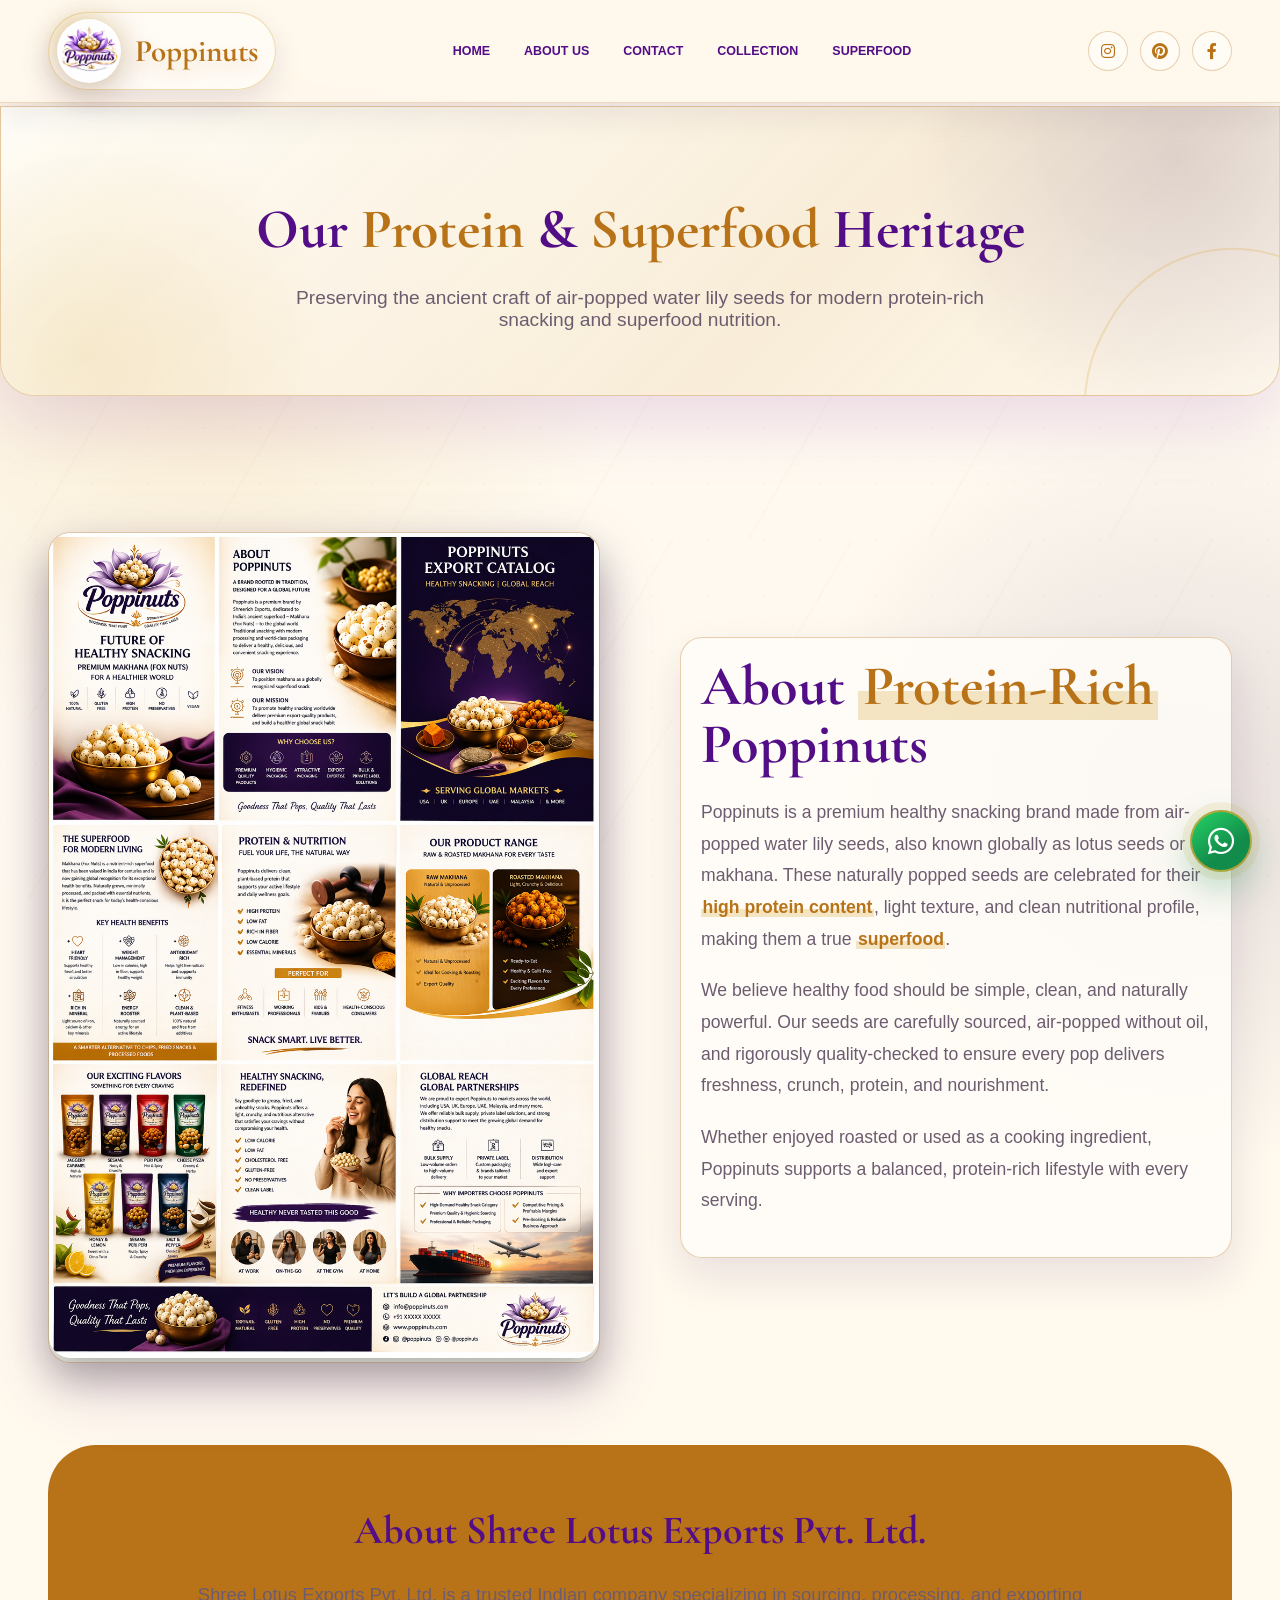
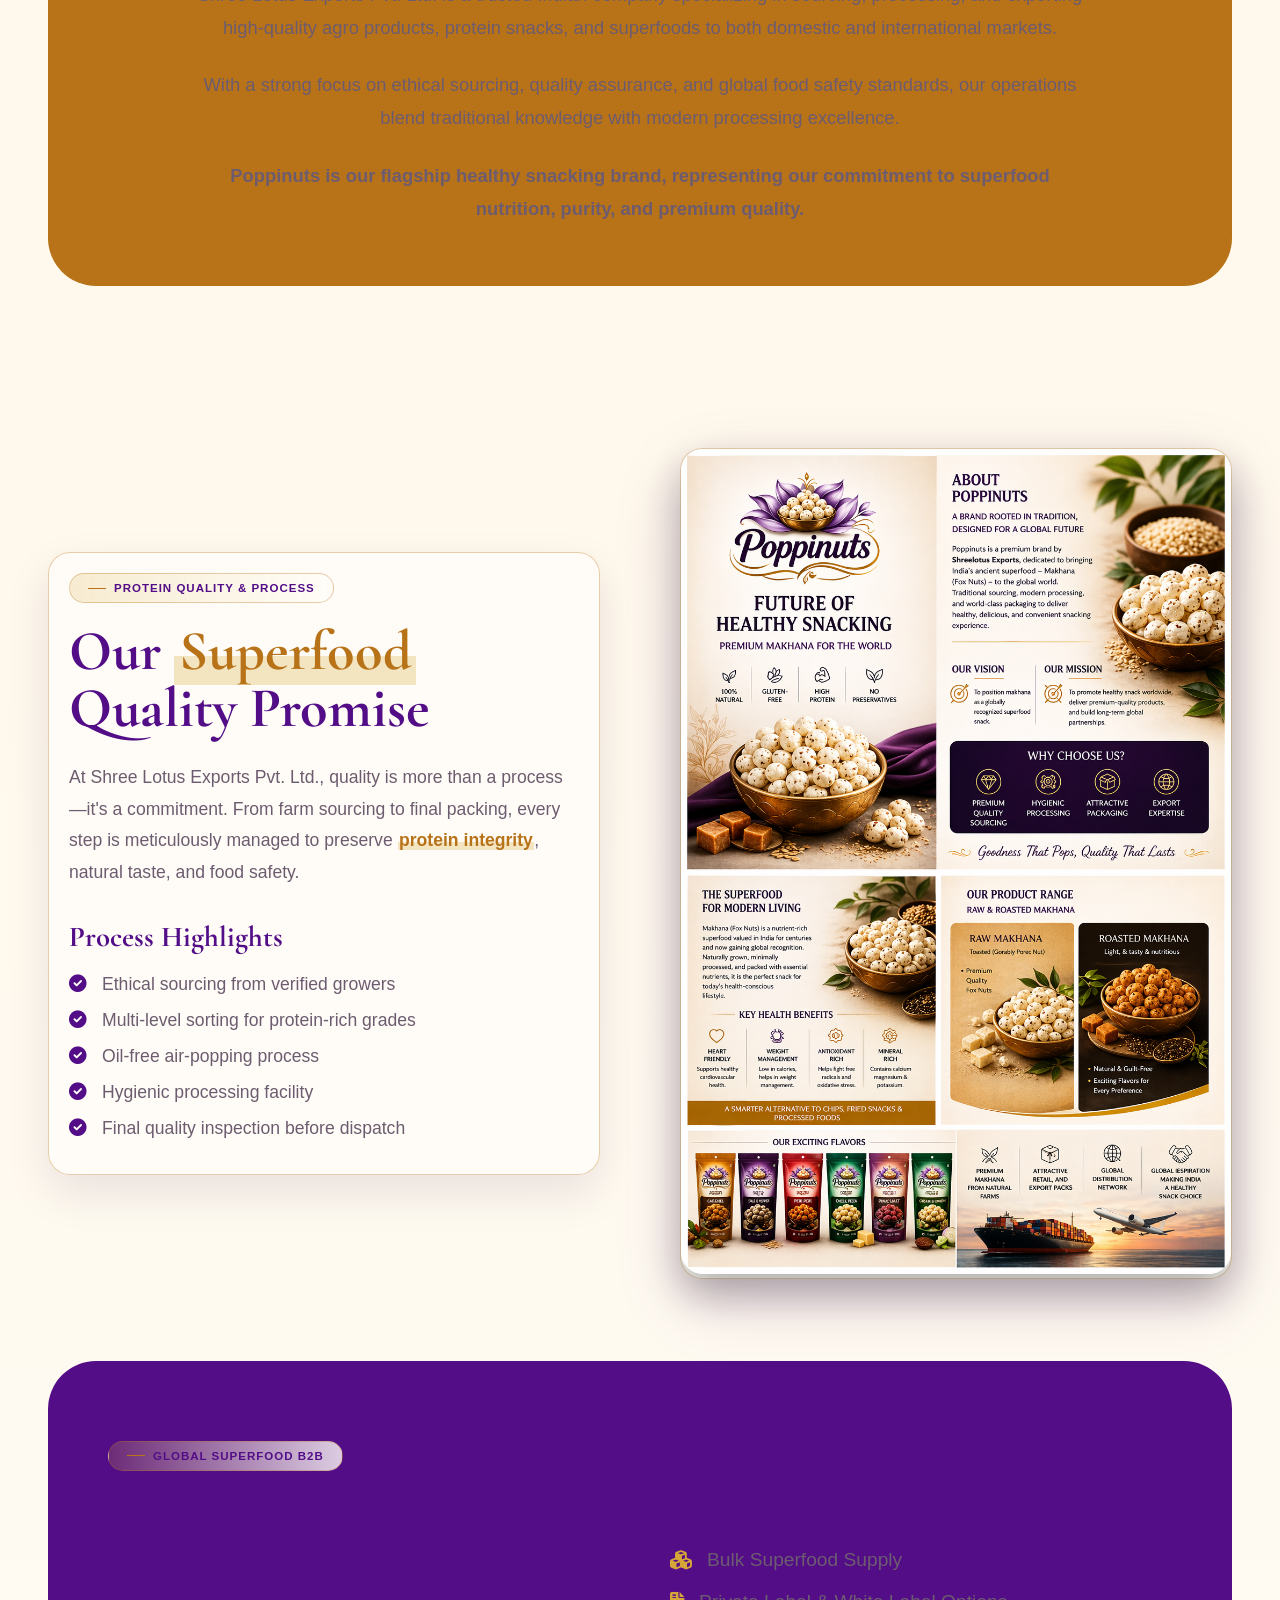
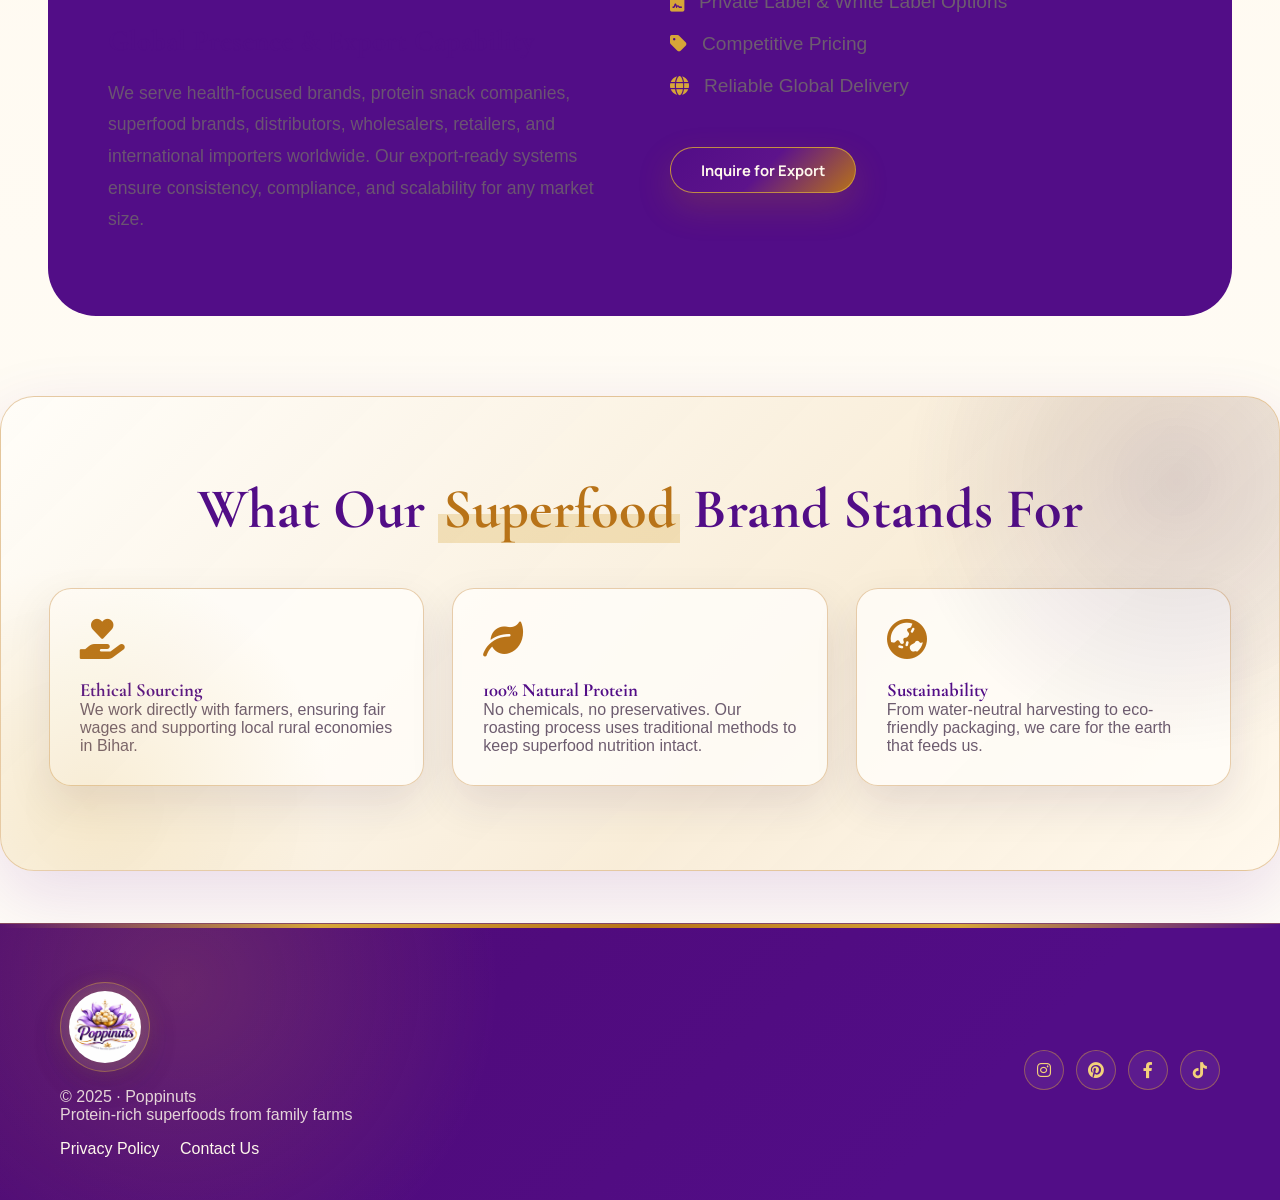
==== commit 527c9340: "done points" ====
--- a/about.html
+++ b/about.html
@@ -25,7 +25,7 @@
     <style>
       /* Overriding local root with dark theme values */
       :root {
-        --primary: #2a0a42;
+        --primary: #520d87;
         --secondary: #b87318;
         --accent: #d7a638;
         --dark: #1b1420;
@@ -168,7 +168,7 @@
           <li><a href="about.html">About Us</a></li>
           <li><a href="contact.html">Contact</a></li>
           <li><a href="products.html">Collection</a></li>
-          <li><a href="index.html#nutrition">Wellness</a></li>
+          <li><a href="index.html#nutrition">Superfood</a></li>
         </ul>
 
         <div class="header-socials">
@@ -190,7 +190,7 @@
         <li><a href="about.html">About Us</a></li>
         <li><a href="contact.html">Contact</a></li>
         <li><a href="products.html">Collection</a></li>
-        <li><a href="index.html#nutrition">Wellness</a></li>
+        <li><a href="index.html#nutrition">Superfood</a></li>
       </ul>
       
       <div class="sidebar-footer">
@@ -206,9 +206,9 @@
       <!-- About Hero -->
       <section class="about-hero">
         <div class="container">
-          <h1>Our <span>Heritage</span> & Story</h1>
+          <h1>Our <span>Protein</span> & <span>Superfood</span> Heritage</h1>
           <p style="max-width: 700px; margin: 0 auto; font-size: 1.2rem;">
-            Preserving the ancient craft of air-popped water lily seeds for the modern wellness journey.
+            Preserving the ancient craft of air-popped water lily seeds for modern protein-rich snacking and superfood nutrition.
           </p>
         </div>
       </section>
@@ -220,9 +220,9 @@
             <img src="assets/brocer images/ChatGPT Image Apr 22, 2026, 11_04_01 AM.png" alt="Poppinuts - Healthy Snacking">
           </div>
           <div class="about-text">
-            <h2>About Poppinuts</h2>
-            <p>Poppinuts is a premium healthy snacking brand made from air-popped water lily seeds, also known globally as lotus seeds or makhana. These naturally popped seeds are celebrated for their high protein content, light texture, and clean nutritional profile, making them a true superfood.</p>
-            <p>We believe healthy food should be simple, clean, and naturally powerful. Our seeds are carefully sourced, air-popped without oil, and rigorously quality-checked to ensure every pop delivers freshness, crunch, and nourishment.</p>
+            <h2>About <span class="nutri-highlight">Protein-Rich</span> Poppinuts</h2>
+            <p>Poppinuts is a premium healthy snacking brand made from air-popped water lily seeds, also known globally as lotus seeds or makhana. These naturally popped seeds are celebrated for their <span class="nutri-highlight">high protein content</span>, light texture, and clean nutritional profile, making them a true <span class="nutri-highlight">superfood</span>.</p>
+            <p>We believe healthy food should be simple, clean, and naturally powerful. Our seeds are carefully sourced, air-popped without oil, and rigorously quality-checked to ensure every pop delivers freshness, crunch, protein, and nourishment.</p>
             <p>Whether enjoyed roasted or used as a cooking ingredient, Poppinuts supports a balanced, protein-rich lifestyle with every serving.</p>
           </div>
         </section>
@@ -233,7 +233,7 @@
         <div style="background: var(--secondary); padding: 60px; border-radius: 48px; border: 1px solid var(--border);">
           <div style="max-width: 900px; margin: 0 auto; text-align: center;">
             <h2 style="font-size: 2.5rem; margin-bottom: 24px; font-family: 'Playfair Display', serif;">About Shree Lotus Exports Pvt. Ltd.</h2>
-            <p style="font-size: 1.15rem; line-height: 1.8; margin-bottom: 24px;">Shree Lotus Exports Pvt. Ltd. is a trusted Indian company specializing in sourcing, processing, and exporting high-quality agro and food products to both domestic and international markets.</p>
+            <p style="font-size: 1.15rem; line-height: 1.8; margin-bottom: 24px;">Shree Lotus Exports Pvt. Ltd. is a trusted Indian company specializing in sourcing, processing, and exporting high-quality agro products, protein snacks, and superfoods to both domestic and international markets.</p>
             <p style="font-size: 1.15rem; line-height: 1.8; margin-bottom: 24px;">With a strong focus on ethical sourcing, quality assurance, and global food safety standards, our operations blend traditional knowledge with modern processing excellence.</p>
             <p style="font-size: 1.15rem; line-height: 1.8; font-weight: 600;">Poppinuts is our flagship healthy snacking brand, representing our commitment to superfood nutrition, purity, and premium quality.</p>
           </div>
@@ -244,9 +244,9 @@
       <div class="container">
         <section class="about-grid" style="padding-top: 0;">
           <div class="about-text">
-            <div class="hero-badge" style="background: var(--accent); color: white; margin-bottom: 20px;">Quality & Process</div>
-            <h2>Our Quality Promise</h2>
-            <p>At Shree Lotus Exports Pvt. Ltd., quality is more than a process—it's a commitment. From farm sourcing to final packing, every step is meticulously managed to preserve protein integrity, natural taste, and food safety.</p>
+            <div class="hero-badge" style="background: var(--accent); color: white; margin-bottom: 20px;">Protein Quality & Process</div>
+            <h2>Our <span class="nutri-highlight">Superfood</span> Quality Promise</h2>
+            <p>At Shree Lotus Exports Pvt. Ltd., quality is more than a process—it's a commitment. From farm sourcing to final packing, every step is meticulously managed to preserve <span class="nutri-highlight">protein integrity</span>, natural taste, and food safety.</p>
             
             <h3 style="margin: 30px 0 20px; font-family: 'Playfair Display', serif; font-size: 1.8rem;">Process Highlights</h3>
             <ul style="list-style: none; padding: 0;">
@@ -254,7 +254,7 @@
                 <i class="fas fa-check-circle" style="color: var(--primary);"></i> Ethical sourcing from verified growers
               </li>
               <li style="display: flex; align-items: center; gap: 15px; margin-bottom: 15px; font-size: 1.1rem;">
-                <i class="fas fa-check-circle" style="color: var(--primary);"></i> Multi-level sorting and grading
+                <i class="fas fa-check-circle" style="color: var(--primary);"></i> Multi-level sorting for protein-rich grades
               </li>
               <li style="display: flex; align-items: center; gap: 15px; margin-bottom: 15px; font-size: 1.1rem;">
                 <i class="fas fa-check-circle" style="color: var(--primary);"></i> Oil-free air-popping process
@@ -278,16 +278,16 @@
         <div style="background: var(--primary); color: white; padding: 80px 60px; border-radius: 48px;">
           <div style="display: grid; grid-template-columns: 1fr 1fr; gap: 60px; align-items: center;">
             <div>
-              <div class="hero-badge" style="background: var(--accent); color: white; margin-bottom: 20px;">Global B2B</div>
-              <h2 style="font-size: 2.8rem; color: white; margin-bottom: 24px; font-family: 'Playfair Display', serif;">Export & B2B Solutions</h2>
+              <div class="hero-badge" style="background: var(--accent); color: white; margin-bottom: 20px;">Global Superfood B2B</div>
+              <h2 style="font-size: 2.8rem; color: white; margin-bottom: 24px; font-family: 'Playfair Display', serif;">Protein Snack & Superfood Export Solutions</h2>
               <h3 style="font-size: 1.8rem; color: var(--accent); margin-bottom: 20px; font-family: 'Playfair Display', serif;">Global Presence & Export Capability</h3>
-              <p style="font-size: 1.1rem; line-height: 1.8; opacity: 0.9;">We serve health-focused brands, distributors, wholesalers, retailers, and international importers worldwide. Our export-ready systems ensure consistency, compliance, and scalability for any market size.</p>
+              <p style="font-size: 1.1rem; line-height: 1.8; opacity: 0.9;">We serve health-focused brands, protein snack companies, superfood brands, distributors, wholesalers, retailers, and international importers worldwide. Our export-ready systems ensure consistency, compliance, and scalability for any market size.</p>
             </div>
             <div>
               <h3 style="font-size: 1.8rem; color: var(--accent); margin-bottom: 30px; font-family: 'Playfair Display', serif;">We Offer:</h3>
               <ul style="list-style: none; padding: 0;">
                 <li style="display: flex; align-items: center; gap: 15px; margin-bottom: 20px; font-size: 1.2rem;">
-                  <i class="fas fa-cubes" style="color: var(--accent);"></i> Bulk Supply
+                  <i class="fas fa-cubes" style="color: var(--accent);"></i> Bulk Superfood Supply
                 </li>
                 <li style="display: flex; align-items: center; gap: 15px; margin-bottom: 20px; font-size: 1.2rem;">
                   <i class="fas fa-file-contract" style="color: var(--accent);"></i> Private Label & White Label Options
@@ -308,7 +308,7 @@
       <!-- Values -->
       <section class="values-section">
         <div class="container">
-          <h2 style="text-align: center; font-size: 2.8rem;">What We Stand For</h2>
+          <h2 style="text-align: center; font-size: 2.8rem;">What Our <span class="nutri-highlight">Superfood</span> Brand Stands For</h2>
           <div class="values-grid">
             <div class="value-card">
               <i class="fas fa-hand-holding-heart"></i>
@@ -317,8 +317,8 @@
             </div>
             <div class="value-card">
               <i class="fas fa-leaf"></i>
-              <h3>100% Natural</h3>
-              <p>No chemicals, no preservatives. Our roasting process uses traditional methods to keep nutrition intact.</p>
+              <h3>100% Natural Protein</h3>
+              <p>No chemicals, no preservatives. Our roasting process uses traditional methods to keep superfood nutrition intact.</p>
             </div>
             <div class="value-card">
               <i class="fas fa-globe-asia"></i>
@@ -335,7 +335,7 @@
             <img src="assets/logo/makana logo.png" alt="Poppinuts Logo" style="height: 50px; width: auto; display: block;">
           </a>
           <p>
-            © 2025 · <span class="business-name">Poppinuts</span><br />Ethically sourced from family farms
+            © 2025 · <span class="business-name">Poppinuts</span><br />Protein-rich superfoods from family farms
           </p>
           <div style="margin-top: 16px;">
             <a href="privacy-policy.html" style="color: var(--dark); text-decoration: none; margin-right: 16px;">Privacy Policy</a>
--- a/style.css
+++ b/style.css
@@ -1,6 +1,6 @@
 :root {
-  --primary: #2a0a42;
-  --primary-deep: #150020;
+  --primary: #520d87;
+  --primary-deep: #4e0973;
   --secondary: #b87318;
   --accent: #d7a638;
   --accent-soft: #f3d17a;
@@ -11,8 +11,8 @@
   --text: #1b1420;
   --text-muted: #6d5c6f;
   --border: rgba(184, 115, 24, 0.34);
-  --hover: #41105f;
-  --shadow: 0 24px 70px rgba(42, 10, 66, 0.14);
+  --hover: #5d138b;
+  --shadow: 0 24px 70px rgba(97, 16, 159, 0.14);
   --gold-shadow: 0 14px 34px rgba(184, 115, 24, 0.22);
   --radius: 22px;
 
@@ -100,12 +100,88 @@
   color: var(--secondary) !important;
 }
 
+.nutri-highlight {
+  display: inline;
+  color: var(--secondary);
+  font-weight: 900;
+  background: linear-gradient(180deg, transparent 58%, rgba(215, 166, 56, 0.28) 58%);
+  padding: 0 0.08em;
+}
+
+.nutri-pill {
+  display: inline-flex;
+  align-items: center;
+  gap: 8px;
+  width: fit-content;
+  border: 1px solid rgba(184, 115, 24, 0.34);
+  border-radius: 999px;
+  padding: 8px 14px;
+  color: var(--primary);
+  background: rgba(255, 253, 248, 0.82);
+  box-shadow: 0 10px 22px rgba(42, 10, 66, 0.08);
+  font-size: 0.78rem;
+  font-weight: 900;
+  text-transform: uppercase;
+}
+
+.nutri-pill i {
+  color: var(--secondary);
+}
+
+.nutri-proof-row {
+  display: flex;
+  flex-wrap: wrap;
+  justify-content: center;
+  gap: 12px;
+  margin-top: 26px;
+}
+
+.hero .nutri-proof-row {
+  margin-bottom: 34px;
+}
+
+.tag-marquee {
+  position: relative;
+  overflow: hidden;
+  margin: 28px 0 8px;
+  padding: 14px 0;
+  border-block: 1px solid rgba(184, 115, 24, 0.22);
+  background: rgba(255, 253, 248, 0.58);
+  mask-image: linear-gradient(90deg, transparent, #000 9%, #000 91%, transparent);
+}
+
+.tag-marquee-track {
+  display: flex;
+  width: max-content;
+  gap: 12px;
+  animation: tagMarquee 28s linear infinite;
+}
+
+.tag-marquee:hover .tag-marquee-track {
+  animation-play-state: paused;
+}
+
+.tag-marquee .nutri-pill {
+  flex: 0 0 auto;
+  white-space: nowrap;
+  background: rgba(255, 248, 236, 0.92);
+}
+
+@keyframes tagMarquee {
+  from {
+    transform: translateX(0);
+  }
+  to {
+    transform: translateX(-50%);
+  }
+}
+
 img {
   max-width: 100%;
 }
 
 .main-content {
-  margin-top: 88px;
+  margin-top: 106px;
   transition: margin 0.3s ease;
 }
 
@@ -191,17 +267,29 @@
 .logo {
   display: flex;
   align-items: center;
-  gap: 12px;
+  gap: 14px;
   color: var(--primary) !important;
-  font-size: 1.65rem;
+  font-size: 1.95rem;
   font-weight: 800;
   text-decoration: none;
+  padding: 6px 16px 6px 8px;
+  border: 1px solid rgba(215, 166, 56, 0.38);
+  border-radius: 999px;
+  background:
+    radial-gradient(circle at 24px 22px, rgba(215, 166, 56, 0.22), transparent 38px),
+    rgba(255, 253, 248, 0.72);
+  box-shadow: 0 12px 30px rgba(42, 10, 66, 0.1);
 }
 
 .logo img {
   width: auto;
-  height: 48px;
-  filter: drop-shadow(0 8px 18px rgba(42, 10, 66, 0.12));
+  height: 64px;
+  border-radius: 50%;
+  filter: drop-shadow(0 10px 18px rgba(42, 10, 66, 0.18)) drop-shadow(0 0 12px rgba(215, 166, 56, 0.34));
+}
+
+.logo-text {
+  text-shadow: 0 2px 0 rgba(255, 248, 236, 0.86), 0 8px 18px rgba(184, 115, 24, 0.2);
 }
 
 .nav-links {
@@ -706,6 +794,17 @@
 footer .logo,
 footer .logo-text {
   color: #fff8ec !important;
+}
+
+footer .logo {
+  width: fit-content;
+  padding: 8px;
+  border-color: rgba(215, 166, 56, 0.45);
+  background: rgba(255, 255, 255, 0.08);
+}
+
+footer .logo img {
+  height: 72px !important;
 }
 
 footer p {
@@ -792,7 +891,7 @@
   }
 
   .main-content {
-    margin-top: 76px;
+    margin-top: 92px;
   }
 
   .story-section,
@@ -815,11 +914,13 @@
   }
 
   .logo {
-    font-size: 1.35rem;
+    gap: 10px;
+    font-size: 1.45rem;
+    padding: 5px 12px 5px 6px;
   }
 
   .logo img {
-    height: 42px;
+    height: 52px;
   }
 
   .hero,
